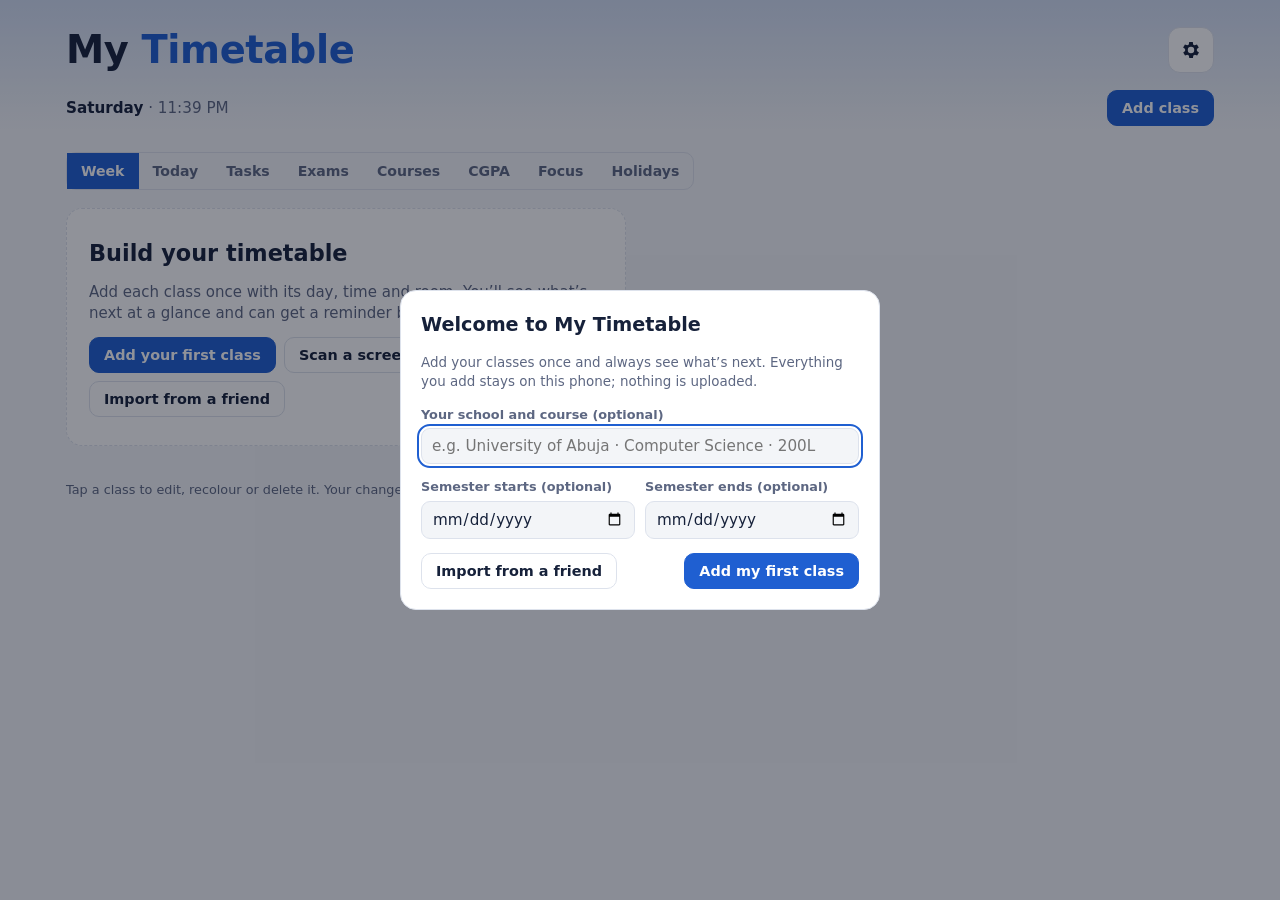
==== index.html @ ecb7d69c "My Timetable web app (PWA)" ====
<!doctype html>
<html lang="en">
<head>
<meta charset="utf-8">
<meta name="viewport" content="width=device-width, initial-scale=1, viewport-fit=cover">
<title>My Timetable</title>
<meta name="description" content="Your class timetable, tasks, exams and holidays. Works offline.">
<meta name="theme-color" content="#f3f5f8">
<meta name="theme-color" media="(prefers-color-scheme: dark)" content="#0f1420">
<meta name="apple-mobile-web-app-capable" content="yes">
<meta name="mobile-web-app-capable" content="yes">
<meta name="apple-mobile-web-app-title" content="Timetable">
<meta name="apple-mobile-web-app-status-bar-style" content="default">
<meta name="format-detection" content="telephone=no">
<link rel="manifest" href="manifest.json">
<link rel="apple-touch-icon" href="icons/apple-touch-icon.png">
<link rel="icon" type="image/png" sizes="32x32" href="icons/favicon-32.png">
<link rel="stylesheet" href="fonts/fonts.css">
<style>
/* Web / iPhone: notches, the home indicator and Safari's input zoom. */
html{-webkit-text-size-adjust:100%}
body{padding-left:env(safe-area-inset-left,0px);padding-right:env(safe-area-inset-right,0px);padding-bottom:env(safe-area-inset-bottom,0px);-webkit-tap-highlight-color:transparent;overscroll-behavior-y:none}
.top{padding-top:env(safe-area-inset-top,0px)}
dialog{max-height:calc(100% - 32px - env(safe-area-inset-top,0px) - env(safe-area-inset-bottom,0px))}
.toast{z-index:1000}
@supports (-webkit-touch-callout:none){input,select,textarea{font-size:16px!important}}
/* Not needed on the web: Android's exact-alarm permission. */
#exactRow,#exactBanner,.web-hide{display:none!important}
/* Every tab visible at once on phones (no sideways scrolling to find Holidays or CGPA). */
#viewSeg.viewseg{display:flex;flex-wrap:wrap;overflow:visible;max-width:100%}
#viewSeg.viewseg button{flex:1 0 auto;text-align:center}
@media (max-width:700px){
  #viewSeg.viewseg{display:grid;grid-template-columns:repeat(4,minmax(0,1fr));width:100%;justify-self:stretch}
  #viewSeg.viewseg button{padding:9px 4px;font-size:.84rem;border-top:1px solid var(--line);margin-top:-1px}
  #viewSeg.viewseg button:not(:nth-child(4n+1)){border-left:1px solid var(--line)}
}
.webtip{display:grid;gap:8px;padding:12px 14px;border-radius:12px;border:1px solid color-mix(in srgb,var(--accent) 45%,var(--line));background:color-mix(in srgb,var(--accent) 9%,var(--surface));font-size:.9rem;line-height:1.4}
.webtip .actions{margin:0}
.webtip svg{vertical-align:-3px}
.onb label{display:grid;gap:4px}
.onb .steps{margin:0;padding-left:20px;display:grid;gap:4px;color:var(--muted);font-size:.9rem}
</style>
<style>
/* Layout: an accent-tinted header with the next class, then the school week as five day columns that stack on phones. */
:root{
  --bg:#f3f5f8; --surface:#ffffff; --fg:#16213a; --muted:#5d6782; --line:#dde2ec;
  --accent:#1f5fd1; --accent-ink:#ffffff; --now:#e8590c; --danger:#c92a2a;
  --c1:#e3edff; --c2:#e2f6ee; --c3:#fff1dc; --c4:#f1e7ff; --c5:#ffe6ea; --c6:#e0f4f8; --c7:#eef1d9;
  --display:"Bricolage Grotesque", "Segoe UI", Roboto, system-ui, sans-serif;
  --body:"Figtree", "Segoe UI", Roboto, system-ui, sans-serif;
  --mono:"JetBrains Mono", ui-monospace, Consolas, "Roboto Mono", monospace;
}
@media (prefers-color-scheme: dark){ :root:not([data-theme="light"]){
  --bg:#0f1420; --surface:#171e2e; --fg:#e7ebf5; --muted:#99a3bd; --line:#2a3348;
  --accent:#6f9cff; --accent-ink:#0b1020; --now:#ff8a4c; --danger:#ff7676;
  --c1:#1c2438; --c2:#1a2a2a; --c3:#2a2620; --c4:#242238; --c5:#2c2130; --c6:#1a2a33; --c7:#252820;
  color-scheme:dark }}
:root[data-theme="dark"]{
  --bg:#0f1420; --surface:#171e2e; --fg:#e7ebf5; --muted:#99a3bd; --line:#2a3348;
  --accent:#6f9cff; --accent-ink:#0b1020; --now:#ff8a4c; --danger:#ff7676;
  --c1:#1c2438; --c2:#1a2a2a; --c3:#2a2620; --c4:#242238; --c5:#2c2130; --c6:#1a2a33; --c7:#252820;
  color-scheme:dark }
*{box-sizing:border-box}
[hidden]{display:none!important}
img{max-width:100%}
html,body{margin:0}
body{background:var(--bg);color:var(--fg);font-family:var(--body);font-size:15px;line-height:1.45}
.top{background:linear-gradient(180deg,color-mix(in srgb,var(--accent) 16%,var(--bg)),var(--bg));}
.wrap{max-width:1180px;margin:0 auto;padding-inline:16px;padding-block:22px 48px;display:grid;gap:18px}
.top .wrap{padding-block:22px 4px}
header{display:grid;gap:6px}
.titlebar{display:flex;align-items:center;justify-content:space-between;gap:12px}
.toolbar{display:flex;align-items:center;justify-content:space-between;gap:12px;margin-top:6px;flex-wrap:wrap}
.iconbtn{all:unset;cursor:pointer;display:grid;place-items:center;width:44px;height:44px;border-radius:12px;border:1px solid var(--line);background:var(--surface);color:var(--fg);flex:none}
.iconbtn:hover{border-color:var(--accent);color:var(--accent)}
.iconbtn:focus-visible{outline:2px solid var(--accent);outline-offset:2px}
h1{font-family:var(--display);font-weight:700;font-size:clamp(1.7rem,4vw,2.4rem);margin:0;letter-spacing:-.01em;text-wrap:balance}
h1 span{color:var(--accent)}
.sub{color:var(--muted);margin:0}
.clock{font-size:.95rem;color:var(--muted);font-variant-numeric:tabular-nums}
.clock b{color:var(--fg);font-weight:600}
.btn{font:600 .9rem var(--body);border:1px solid var(--line);background:var(--surface);color:var(--fg);padding:9px 14px;border-radius:10px;cursor:pointer}
.btn:hover{border-color:var(--accent)}
.btn.primary{background:var(--accent);color:var(--accent-ink);border-color:var(--accent)}
.btn.danger{color:var(--danger)}
.btn.small{padding:5px 10px;font-size:.8rem}
.btn:focus-visible,.cls:focus-visible,input:focus-visible,select:focus-visible,textarea:focus-visible,.sw:focus-visible,.seg button:focus-visible{outline:2px solid var(--accent);outline-offset:2px}
.actions{display:flex;gap:8px;flex-wrap:wrap;align-items:center}

.next{background:var(--surface);border:1px solid var(--line);box-shadow:inset 4px 0 0 var(--accent);border-radius:14px;overflow:hidden;padding:14px 18px 14px 20px;display:grid;gap:4px}
.next .tag{font:600 .72rem var(--body);text-transform:uppercase;letter-spacing:.08em;color:var(--now)}
.next .title{font-family:var(--display);font-weight:700;font-size:1.25rem;min-width:0}
.next .meta{color:var(--muted)}
.next .count{font-weight:600;color:var(--accent);font-variant-numeric:tabular-nums}
.next .room{font-weight:600;font-size:1rem}
.next .row1{display:flex;justify-content:space-between;align-items:baseline;gap:12px;flex-wrap:wrap}
.bell{font-size:.85rem;color:var(--muted);display:flex;align-items:center;gap:6px;margin:0;flex-wrap:wrap}
.bell b{color:var(--accent)}

.week{display:grid;grid-template-columns:repeat(5,minmax(0,1fr));gap:12px;align-items:start}
@media (max-width:900px){.week{grid-template-columns:1fr}}
.day{display:grid;gap:8px;min-width:0}
.dayhead{display:flex;justify-content:space-between;align-items:baseline;padding:0 2px 4px;border-bottom:2px solid var(--line)}
.dayhead h2{font-family:var(--display);font-weight:500;font-size:1.05rem;margin:0}
.day.today .dayhead{border-color:var(--accent)}
.day.today .dayhead h2::after{content:"Today";font:600 .68rem var(--body);text-transform:uppercase;letter-spacing:.08em;color:var(--accent);margin-left:8px}
.dayhead small{color:var(--muted);font-size:.8rem}
.dayhead .nw{font:500 .72rem var(--body);color:var(--muted);text-transform:uppercase;letter-spacing:.06em;margin-left:6px}
.empty{color:var(--muted);font-size:.88rem;padding:10px 2px}
.cls{all:unset;display:grid;gap:3px;padding:12px 13px;border-radius:12px;background:var(--cbg,var(--c1));cursor:pointer;position:relative;min-width:0}
.cls .time{font-size:.84rem;font-weight:600;color:var(--muted);font-variant-numeric:tabular-nums}
.cls .name{font-weight:600;line-height:1.25}
.cls .code{font-size:.78rem;letter-spacing:.02em;color:var(--muted)}
.cls .info{font-size:.84rem;color:var(--muted)}
.cls .note{font-size:.82rem;margin-top:4px;padding-top:6px;border-top:1px dashed color-mix(in srgb,var(--fg) 25%,transparent)}
.cls.live{box-shadow:inset 0 0 0 2px var(--now)}
.cls.live::before{content:"In class now";position:absolute;top:10px;right:12px;font:600 .66rem var(--body);text-transform:uppercase;letter-spacing:.07em;color:var(--now)}
.badge{justify-self:start;font:600 .66rem var(--body);text-transform:uppercase;letter-spacing:.07em;padding:2px 7px;border-radius:99px;background:var(--surface);color:var(--now);margin-bottom:2px}

dialog{border:1px solid var(--line);border-radius:16px;background:var(--surface);color:var(--fg);padding:0;width:min(480px,calc(100% - 32px));max-height:calc(100% - 32px)}
dialog::backdrop{background:rgba(10,15,30,.45)}
.panel{display:grid;gap:14px;padding:20px}
.panel h3{font-family:var(--display);margin:0;font-size:1.2rem}
.panel h4{margin:6px 0 0;font:600 .72rem var(--body);text-transform:uppercase;letter-spacing:.08em;color:var(--muted)}
.row{display:grid;grid-template-columns:1fr 1fr;gap:10px}
label{display:grid;gap:4px;font-size:.8rem;font-weight:600;color:var(--muted)}
input,select,textarea{font:400 .95rem var(--body);color:var(--fg);background:var(--bg);border:1px solid var(--line);border-radius:9px;padding:8px 10px;width:100%}
textarea{resize:vertical;min-height:56px}
.err{color:var(--danger);font-size:.85rem;margin:0}
.hint{color:var(--muted);font-size:.84rem;margin:0}
.formactions{display:flex;gap:8px;justify-content:space-between;flex-wrap:wrap}

.swatches{display:flex;flex-wrap:wrap;gap:10px}
.sw{all:unset;cursor:pointer;display:grid;justify-items:center;gap:4px;font-size:.74rem;color:var(--muted);width:58px}
.sw i{display:block;width:38px;height:38px;border-radius:50%;background:var(--swc);box-shadow:0 0 0 2px var(--surface),0 0 0 3px var(--line)}
.sw[aria-pressed="true"] i{box-shadow:0 0 0 2px var(--surface),0 0 0 4px var(--fg)}
.sw[aria-pressed="true"]{color:var(--fg);font-weight:600}
.chips{display:flex;flex-wrap:wrap;gap:8px}
.chip{all:unset;cursor:pointer;width:30px;height:30px;border-radius:8px;background:var(--chc);box-shadow:inset 0 0 0 1px var(--line)}
.chip[aria-pressed="true"]{box-shadow:inset 0 0 0 2px var(--fg)}
.chip:focus-visible{outline:2px solid var(--accent);outline-offset:2px}
.seg{display:inline-flex;border:1px solid var(--line);border-radius:10px;overflow:hidden;justify-self:start}
.seg button{all:unset;cursor:pointer;padding:8px 14px;font-weight:600;font-size:.88rem;color:var(--muted)}
.seg button[aria-pressed="true"]{background:var(--accent);color:var(--accent-ink)}
.switch{display:flex;align-items:center;justify-content:space-between;gap:12px;font-size:.95rem;color:var(--fg);font-weight:600}
.switch input{appearance:none;width:46px;height:26px;border-radius:99px;background:var(--line);position:relative;cursor:pointer;padding:0;border:0;flex:none}
.switch input::after{content:"";position:absolute;top:3px;left:3px;width:20px;height:20px;border-radius:50%;background:#fff;transition:left .15s}
.switch input:checked{background:var(--accent)}
.switch input:checked::after{left:23px}
.remlist{display:flex;flex-wrap:wrap;gap:8px}
.rem{display:inline-flex;align-items:center;gap:6px;background:color-mix(in srgb,var(--accent) 14%,var(--surface));border-radius:99px;padding:5px 6px 5px 12px;font-weight:600;font-size:.88rem}
.rem button{all:unset;cursor:pointer;width:22px;height:22px;border-radius:50%;display:grid;place-items:center;color:var(--muted);font-size:1rem;line-height:1}
.rem button:hover{color:var(--danger)}
.rem button:focus-visible{outline:2px solid var(--accent)}
.addrem{display:grid;grid-template-columns:1fr 1fr auto;gap:8px;align-items:end}
.inline{display:flex;align-items:center;gap:8px;font-size:.9rem;color:var(--fg);font-weight:500}
.inline input{width:auto}
.viewseg{justify-self:start}
.welcome{background:var(--surface);border:1px dashed var(--line);border-radius:16px;padding:28px 22px;display:grid;gap:12px;justify-items:start;max-width:560px}
.welcome h2{font-family:var(--display);margin:0;font-size:1.4rem}
.welcome p{margin:0;color:var(--muted)}
textarea.code{font-family:var(--mono);font-size:.78rem;min-height:70px}
.scanlist{display:grid;gap:10px;max-height:52vh;overflow:auto;padding-right:2px}
.scanitem{display:grid;gap:8px;padding:12px;border:1px solid var(--line);border-radius:12px;background:var(--bg)}
.scanitem.off{opacity:.45}
.scanitem .shead{display:flex;gap:10px;align-items:center}
.scanitem .shead input[type=checkbox]{width:20px;height:20px;flex:none}
.scanitem .shead input[type=text]{font-weight:600}
.scanitem .grid3{display:grid;grid-template-columns:1fr 1fr;gap:8px}
.scanitem .grid3 select{grid-column:1/-1}
.scanlist:focus{outline:none}
.scanitem select.need{border-color:var(--now)}
.finder{display:grid;gap:8px;padding:12px;border-radius:12px;background:color-mix(in srgb,var(--accent) 8%,var(--bg))}
.catlist{display:grid;gap:6px;max-height:232px;overflow:auto}
.catitem{all:unset;cursor:pointer;display:grid;gap:2px;padding:9px 11px;border-radius:10px;background:var(--surface);border:1px solid var(--line)}
.catitem:hover,.catitem:focus-visible{border-color:var(--accent)}
.catitem:focus-visible{outline:2px solid var(--accent);outline-offset:1px}
.catitem b{font-weight:600;font-size:.92rem}
.catitem span{font-size:.8rem;color:var(--muted)}
.catitem .have{color:var(--accent);font-weight:600}
.catitem.picked{border-color:var(--accent);box-shadow:inset 0 0 0 1px var(--accent)}
.choice{display:grid;gap:8px;padding:12px;border-radius:10px;background:var(--surface);border:1px solid var(--accent)}
.choice p{margin:0;font-size:.9rem}
.status{font-size:.84rem;padding:8px 10px;border-radius:9px;background:var(--bg);margin:0}
.status.warn{color:var(--now)}
.toast{position:fixed;left:50%;bottom:calc(20px + env(safe-area-inset-bottom,0px));transform:translateX(-50%);background:var(--fg);color:var(--bg);padding:9px 16px;border-radius:99px;font-weight:600;font-size:.88rem;max-width:calc(100% - 32px);text-align:center}
.foot{color:var(--muted);font-size:.8rem;display:flex;flex-wrap:wrap;gap:8px;align-items:center}
@media (prefers-reduced-motion:no-preference){.cls{transition:transform .12s}.cls:hover{transform:translateY(-1px)}}
</style>
</head>
<body>


<div class="top">
<div class="wrap">
  <header>
    <div class="titlebar">
      <h1>My <span>Timetable</span></h1>
      <button class="iconbtn" id="setBtn" type="button" aria-label="Themes, reminders and settings" title="Themes, reminders and settings">
        <svg viewBox="0 0 24 24" width="22" height="22" aria-hidden="true"><path fill="currentColor" d="M19.4 13a7.6 7.6 0 0 0 0-2l2.1-1.6-2-3.5-2.5 1a7.3 7.3 0 0 0-1.7-1L15 3.3h-4l-.4 2.6a7.3 7.3 0 0 0-1.7 1l-2.5-1-2 3.5L6.6 11a7.6 7.6 0 0 0 0 2l-2.1 1.6 2 3.5 2.5-1a7.3 7.3 0 0 0 1.7 1l.4 2.6h4l.4-2.6a7.3 7.3 0 0 0 1.7-1l2.5 1 2-3.5L19.4 13zM13 15.5A3.5 3.5 0 1 1 13 8.5a3.5 3.5 0 0 1 0 7z" transform="translate(-1 0)"/></svg>
      </button>
    </div>
    <p class="sub" id="subtitle"></p>
    <div class="toolbar">
      <span class="clock" id="clock"></span>
      <button class="btn primary" id="addBtn" type="button">Add class</button>
    </div>
  </header>
  <section class="next" id="next" aria-live="polite"></section>
  <p class="bell" id="bell"></p>
</div>
</div>

<div class="wrap">
  <div class="seg viewseg" id="viewSeg" role="group" aria-label="View">
    <button type="button" data-view="week">Week</button>
    <button type="button" data-view="today">Today</button>
  </div>
  <main class="week" id="week"></main>
  <p class="foot">Tap a class to edit, recolour or delete it. Your changes are saved on this device. <button class="btn small" id="resetBtn" type="button"></button></p>
</div>

<dialog id="dlg">
  <form class="panel" id="form" method="dialog">
    <h3 id="formTitle">Edit class</h3>
    <div class="finder" id="finder">
      <label for="f-find">Pick from your courses<input id="f-find" type="search" placeholder="Search by code, name or lecturer" autocomplete="off"></label>
      <div class="catlist" id="f-cat" role="list"></div>
      <div class="choice" id="f-choice" hidden>
        <p id="f-choiceText"></p>
        <div class="actions"><button class="btn primary" type="button" id="f-addNew">Add as a new class</button><button class="btn" type="button" id="f-replace">Replace this class</button><button class="btn" type="button" id="f-choiceCancel">Cancel</button></div>
      </div>
      <p class="hint" id="f-catHint"></p>
    </div>
    <label for="f-name">Course name<input id="f-name" required></label>
    <div class="row">
      <label for="f-code">Course code<input id="f-code"></label>
      <label for="f-day">Day<select id="f-day"></select></label>
    </div>
    <div class="row">
      <label for="f-start">Starts<input id="f-start" type="time" required></label>
      <label for="f-end">Ends<input id="f-end" type="time" required></label>
    </div>
    <div class="row">
      <label for="f-venue">Venue<input id="f-venue"></label>
      <label for="f-lect">Lecturer<input id="f-lect"></label>
    </div>
    <label for="f-note">Notes<textarea id="f-note" placeholder="Class code, what to bring…"></textarea></label>
    <label class="inline" for="f-remind"><input type="checkbox" id="f-remind"> Send reminders for this class</label>
    <label class="inline" for="f-changed" id="f-changedRow"><input type="checkbox" id="f-changed"> Show the “Time changed” tag</label>
    <div><h4>Card colour</h4><div class="chips" id="f-colors" role="group" aria-label="Card colour"></div></div>
    <p class="err" id="err" hidden></p>
    <div class="formactions">
      <button class="btn danger" type="button" id="delBtn">Delete class</button>
      <div class="actions">
        <button class="btn" type="button" id="cancelBtn">Cancel</button>
        <button class="btn primary" type="submit" id="saveBtn">Save</button>
      </div>
    </div>
  </form>
</dialog>

<dialog id="setDlg">
  <div class="panel">
    <h3>Themes &amp; reminders</h3>
    <h4>Colour theme</h4>
    <div class="swatches" id="swatches" role="group" aria-label="Colour theme"></div>
    <h4>Appearance</h4>
    <div class="seg" id="modeSeg" role="group" aria-label="Light or dark">
      <button type="button" data-mode="system">Auto</button>
      <button type="button" data-mode="light">Light</button>
      <button type="button" data-mode="dark">Dark</button>
    </div>
    <h4>Class reminders</h4>
    <label class="switch" for="r-on">Remind me before each class<input type="checkbox" id="r-on"></label>
    <div class="remlist" id="r-list"></div>
    <div class="addrem" id="r-add">
      <label for="r-h">Hours<select id="r-h"></select></label>
      <label for="r-m">Minutes<select id="r-m"></select></label>
      <button class="btn" type="button" id="r-addBtn">Add reminder</button>
    </div>
    <p class="hint">Add as many as you like, for example 1 hr 30 min before and again 10 min before.</p>
    <h4>Morning summary</h4>
    <label class="switch" for="s-on">Tell me each school day’s classes in the morning<input type="checkbox" id="s-on"></label>
    <label for="s-time">Time<input type="time" id="s-time"></label>
    <p class="status" id="r-status"></p>
    <div class="actions" id="exactRow" hidden><button class="btn small" type="button" id="exactBtn">Allow exact reminder times</button></div>
    <h4>Your details</h4>
    <label for="s-sub">Line under the title<input id="s-sub" placeholder="e.g. Your university · Course · 200L"></label>
    <h4>Add classes from a screenshot</h4>
    <p class="hint">Take a screenshot of your school timetable, then pick it here. The app reads it on your phone and lets you check every class before saving.</p>
    <div class="actions"><button class="btn" type="button" id="scanBtn">Scan a timetable screenshot</button></div>
    <h4>Share with friends</h4>
    <p class="hint">Send your timetable to classmates. They paste the code into their own app to copy it.</p>
    <div class="actions"><button class="btn" type="button" id="shareBtn">Share my timetable</button></div>
    <label for="imp-code">Got a code from a friend? Paste it here<textarea class="code" id="imp-code" placeholder="TT1:…"></textarea></label>
    <div class="actions"><button class="btn" type="button" id="impBtn">Import timetable</button></div>
    <p class="err" id="imp-err" hidden></p>
    <div class="formactions">
      <button class="btn" type="button" id="testBtn">Send a test reminder</button>
      <button class="btn primary" type="button" id="setDone">Done</button>
    </div>
  </div>
</dialog>
<dialog id="scanDlg">
  <div class="panel">
    <h3>Check your classes</h3>
    <p class="hint" id="scanInfo"></p>
    <div class="scanlist" id="scanList"></div>
    <p class="err" id="scanErr" hidden></p>
    <div class="formactions">
      <button class="btn" type="button" id="scanCancel">Cancel</button>
      <div class="actions">
        <button class="btn" type="button" id="scanReplace">Replace my timetable</button>
        <button class="btn primary" type="button" id="scanAdd">Add these classes</button>
      </div>
    </div>
  </div>
</dialog>
<input type="file" id="scanFile" accept="image/*" hidden>
<div class="toast" id="toast" hidden></div>

<script src="web-bridge.js"></script>
<script src="web-scan.js"></script>
<script src="config.js"></script>
<script>
// Restores saved data from the Google backup copy when the app starts with nothing saved (new phone or reinstall).
(function(){try{var B=window.AndroidBridge;if(!B||!B.readMirror)return;
for(var i=0;i<localStorage.length;i++){var k0=localStorage.key(i);if(k0&&k0.indexOf("baze-timetable-")===0)return}
var t=B.readMirror();if(!t)return;var o=JSON.parse(t);if(!o||!o.data)return;var n=0;
for(var k in o.data)if(k.indexOf("baze-timetable-")===0&&typeof o.data[k]==="string"){localStorage.setItem(k,o.data[k]);n++}
if(n)window.__restoredFromBackup=o.at||true}catch(e){}})();

/* Turns text lines read from a timetable screenshot into class entries.
   Each line: {text, x, y, w, h} in image pixels. Returns [{name, code, day, start, end, venue, lect}].
   day is 0 (Monday) to 5 (Saturday), or -1 when the screenshot doesn't show which day. */
(function (root) {
  const DAY_RX = [
    [0, /^mon(day)?$/i], [1, /^tue(s|sday)?$/i], [2, /^wed(nesday)?$/i],
    [3, /^thu(r|rs|rsday)?$/i], [4, /^fri(day)?$/i], [5, /^sat(urday)?$/i]
  ];
  const DAY_IN_TEXT = /\b(mon|tue|wed|thu|fri|sat)[a-z]*\b/i;
  const TIME_RX = /(\d{1,2})(?:[:.](\d{2}))?\s*([ap]\.?m\.?)?\s*(?:-|–|—|to|till|until)\s*(\d{1,2})(?:[:.](\d{2}))?\s*([ap]\.?m\.?)?/i;
  const CODE_RX = /\b([A-Z]{2,4})[\s-]?(\d{3}[A-Z]?)\b/i;
  const LABEL_RX = /^\s*(lecturer|lect|instructor|teacher|tutor|venue|room|location|hall|type|time|class type)\s*[:.\-]\s*/i;

  function dayOf(text) {
    const t = text.trim().replace(/[^a-z]/gi, "");
    for (const [d, rx] of DAY_RX) if (rx.test(t)) return d;
    return -1;
  }
  function to24(h, m, ap) {
    h = +h; m = +(m || 0);
    if (ap) { ap = ap[0].toLowerCase(); if (ap === "p" && h < 12) h += 12; if (ap === "a" && h === 12) h = 0; }
    return h * 60 + m;
  }
  function parseTime(text) {
    const m = text.replace(/\s+/g, " ").match(TIME_RX);
    if (!m) return null;
    let [, h1, m1, a1, h2, m2, a2] = m;
    if (+h1 > 23 || +h2 > 23 || (m1 && +m1 > 59) || (m2 && +m2 > 59)) return null;
    if (!m1 && !m2 && !a1 && !a2) return null; // "2-3" alone is too vague (could be a date or room)
    if (!a1 && a2) {
      // "11 - 1pm" means 11am; "2 - 4pm" means 2pm
      a1 = (+h1 % 12) > (+h2 % 12) && a2[0].toLowerCase() === "p" ? "am" : a2;
    }
    if (a1 && !a2) a2 = a1;
    let s = to24(h1, m1, a1), e = to24(h2, m2, a2);
    if (!a1 && !a2 && e <= s && +h2 < 12) e += 12 * 60; // 24h-less "10:00-1:00"
    if (!a1 && !a2 && s < 7 * 60) { s += 12 * 60; e += 12 * 60; } // "2:00-4:00" in class hours is afternoon
    if (e <= s) return null;
    const f = v => String(Math.floor(v / 60)).padStart(2, "0") + ":" + String(v % 60).padStart(2, "0");
    return { start: f(s), end: f(e) };
  }
  function tidyVenue(v) {
    v = v.trim();
    const par = v.match(/\(([^()]*(?:\([^()]*\)[^()]*)*)\)\s*$/);
    if (par && par[1].trim()) {
      const main = v.slice(0, par.index).trim(), inner = par[1].trim();
      const words = s => s.toUpperCase().replace(/[()]/g, " ").split(/\s+/).filter(Boolean);
      const mainW = new Set(words(main).map(w => w.replace(/I(?=\d)/g, "1")));
      const covered = main && main !== main.toLowerCase() && words(inner).every(w => mainW.has(w.replace(/I(?=\d)/g, "1")));
      v = covered ? main : inner;
    }
    return v.split(" ").map(w => (/^[A-Z]{4,}$/.test(w) ? w[0] + w.slice(1).toLowerCase() : w)).join(" ")
      .replace(/\(\s*([A-Z])([A-Z]+)\s/g, (s, a, b) => "(" + a + b.toLowerCase() + " ");
  }
  function cleanTitle(t) {
    return t.replace(/\s+/g, " ").replace(/^[^A-Za-z0-9]+/, "").replace(/\s*\(\s*\)\s*/g, " ")
      .replace(/\bll\b/g, "II").replace(/\bIl\b/g, "II").trim();
  }

  function scan(lines) {
    lines = (lines || []).filter(l => l && l.text && l.text.trim()).map(l => ({ ...l, text: l.text.trim() }));
    if (!lines.length) return [];
    const hs = lines.map(l => l.h).sort((a, b) => a - b);
    const lh = hs[Math.floor(hs.length / 2)] || 20; // typical line height

    const days = lines.filter(l => dayOf(l.text) >= 0).map(l => ({ ...l, day: dayOf(l.text) }));
    const times = lines.map(l => ({ l, t: parseTime(l.text) })).filter(o => o.t);
    const used = new Set([...days, ...times.map(o => o.l)].map(l => l));
    const dayLineSet = new Set(lines.filter(l => dayOf(l.text) >= 0));

    let rows = true;
    if (days.length >= 2) {
      const xs = days.map(d => d.x), ys = days.map(d => d.y);
      rows = (Math.max(...xs) - Math.min(...xs)) < (Math.max(...ys) - Math.min(...ys));
    }

    const out = [];
    for (const { l: T, t } of times) {
      const sameCol = l => Math.abs(l.x - T.x) < lh * 2.2 && !dayLineSet.has(l) && l !== T && !parseTime(l.text);
      // Walk upwards from the time line, keeping lines that sit close together in the same column.
      const above = lines.filter(l => sameCol(l) && l.y < T.y).sort((a, b) => b.y - a.y);
      const cell = [];
      let edge = T.y;
      for (const l of above) {
        if (edge - (l.y + l.h) > lh * 1.6) break;
        cell.unshift(l); edge = l.y;
      }
      // Some timetables put the time first and the course below it.
      if (!cell.some(l => !LABEL_RX.test(l.text))) {
        const below = lines.filter(l => sameCol(l) && l.y > T.y).sort((a, b) => a.y - b.y);
        let e2 = T.y + T.h;
        for (const l of below) {
          if (l.y - e2 > lh * 1.6) break;
          if (parseTime(l.text)) break;
          cell.push(l); e2 = l.y + l.h;
        }
      }
      // Same-line format: "Mon 8:00-10:00 Web Development, Room 12"
      const rest = T.text.replace(TIME_RX, " ").replace(/^\s*time\s*[:.]?\s*/i, "").replace(/[()]/g, " ").trim();

      let title = [], lect = "", venue = "", mode = "title";
      for (const l of cell) {
        const lab = l.text.match(LABEL_RX);
        if (lab) {
          const k = lab[1].toLowerCase(), val = l.text.slice(lab[0].length).trim();
          if (/lect|instr|teach|tutor/.test(k)) { mode = "lect"; lect = val; }
          else if (/venue|room|loc|hall/.test(k)) { mode = "venue"; venue = val; }
          else mode = "skip";
          continue;
        }
        if (mode === "title") title.push(l.text);
        else if (mode === "lect") lect += " " + l.text;
        else if (mode === "venue") venue += " " + l.text;
      }
      let titleText = cleanTitle(title.join(" ") || rest.replace(DAY_IN_TEXT, " "));
      if (!titleText) continue;
      let code = "";
      const cm = titleText.match(new RegExp("\\(?\\s*" + CODE_RX.source + "\\s*\\)?", "i"));
      if (cm) {
        code = (cm[1] + (titleText.includes(cm[1] + "-") ? "-" : "") + cm[2]).toUpperCase();
        const stripped = cleanTitle(titleText.replace(cm[0], " "));
        titleText = stripped || code;
      }

      // Which day?
      let day = -1;
      const dt = T.text.match(DAY_IN_TEXT) || (title[0] || "").match(DAY_IN_TEXT);
      if (dt && dayOf(dt[0]) >= 0 && !/^(wed|thu|fri|sat|mon|tue)/i.test(titleText)) day = dayOf(dt[0]);
      if (day < 0 && days.length) {
        const top = cell.length ? cell[0].y : T.y;
        if (rows) {
          const cand = days.filter(d => d.y <= top + lh).sort((a, b) => b.y - a.y)[0];
          if (cand) day = cand.day;
        } else {
          const cx = T.x + T.w / 2;
          day = days.slice().sort((a, b) => Math.abs(a.x + a.w / 2 - cx) - Math.abs(b.x + b.w / 2 - cx))[0].day;
        }
      }
      const item = { name: titleText, code, day, start: t.start, end: t.end, venue: venue ? tidyVenue(venue) : "", lect: lect.replace(/\s+/g, " ").trim() };
      if (!out.some(o => o.name === item.name && o.day === item.day && o.start === item.start)) out.push(item);
    }
    return out.sort((a, b) => (a.day < 0 ? 9 : a.day) - (b.day < 0 ? 9 : b.day) || a.start.localeCompare(b.start));
  }

  /* ---------- Table layout: one class per row, with Day / Start / End / Lecturer / Venue columns ---------- */
  const ONE_TIME_RX = /^\(?\s*(\d{1,2})[:.](\d{2})(?:[:.]\d{2})?\s*([ap]\.?m\.?)?\s*\)?$/i;
  function oneTime(text) {
    const m = text.trim().match(ONE_TIME_RX);
    if (!m || +m[1] > 23 || +m[2] > 59) return null;
    const v = to24(m[1], m[2], m[3]);
    return String(Math.floor(v / 60)).padStart(2, "0") + ":" + String(v % 60).padStart(2, "0");
  }
  const HEAD = [
    ["code", /^(module|course|subject|unit)?\s*code$|^code$/i],
    ["name", /^(module|course|subject|unit)?\s*(name|title)$|^(course|module|subject)$/i],
    ["day", /^day$/i],
    ["start", /^(start|from|begin)(\s*time)?$/i],
    ["end", /^(end|to|finish|stop)(\s*time)?$/i],
    ["time", /^time$/i],
    ["lect", /^(lecturer|lecturers|instructor|teacher|tutor|staff|facilitator)s?$/i],
    ["venue", /^(venue|room|location|hall|class\s*room)$/i],
    ["skip", /^(s\/?n|sn|no\.?|#|module\s*kind|kind|type|status|units?|credits?|cu|level|section|group)$/i]
  ];
  // On narrow (phone) layouts the text reader joins neighbouring cells into one line, e.g.
  // "Entrepreneurship Monday" or "14:00:00 16:00:00 Smith". Split at wide gaps, and always
  // around day names and times, however close the next column is.
  const TIME_TOK = /^\(?\d{1,2}[:.]\d{2}(?:[:.]\d{2})?\s*(?:[ap]\.?m\.?)?\)?$/i;
  const isDayTok = t => dayOf(t) >= 0 && /^[A-Za-z]+[.,]?$/.test(t.trim());
  function wordsOf(l) {
    if (l.words && l.words.length) return l.words.map(w => ({ text: String(w.text), x: w.x, y: w.y, w: w.w, h: w.h }));
    // No word boxes: estimate each word's position from its share of the characters.
    const parts = l.text.split(/\s+/).filter(Boolean), total = l.text.length || 1;
    let x = l.x; const out = [];
    for (const t of parts) { const w = Math.max(1, l.w * t.length / total); out.push({ text: t, x, y: l.y, w, h: l.h }); x += w + l.w / total; }
    return out;
  }
  function splitCells(lines, lh) {
    const out = [];
    for (const l of lines) {
      const ws = wordsOf(l).sort((a, b) => a.x - b.x);
      if (ws.length < 2) { out.push(l); continue; }
      let cur = [ws[0]];
      const flush = () => {
        const x = Math.min(...cur.map(w => w.x)), y = Math.min(...cur.map(w => w.y));
        const x2 = Math.max(...cur.map(w => w.x + w.w)), y2 = Math.max(...cur.map(w => w.y + w.h));
        out.push({ text: cur.map(w => w.text).join(" "), x, y, w: x2 - x, h: y2 - y });
      };
      for (let i = 1; i < ws.length; i++) {
        const a = ws[i - 1].text, b = ws[i].text;
        const gap = ws[i].x - (ws[i - 1].x + ws[i - 1].w);
        const boundary = gap > lh * 1.3 || isDayTok(a) || isDayTok(b) || TIME_TOK.test(a) || TIME_TOK.test(b);
        if (boundary) { flush(); cur = [ws[i]]; } else cur.push(ws[i]);
      }
      flush();
    }
    return out;
  }
  // Common text-reader mix-ups inside course codes: ABC21] → ABC211, C0S101 → COS101, MTH2O3 → MTH203.
  function fixCode(t) {
    return t.replace(/([A-Za-z]{2,4})(\s?-?\s?)([0-9OoIl|\]!]{3})(?![0-9A-Za-z])/g, (m, a, sep, d) =>
      a.replace(/0/g, "O").toUpperCase() + sep.replace(/\s/g, "") + d.replace(/[Oo]/g, "0").replace(/[Il|\]!]/g, "1"));
  }
  function cleanLect(s) {
    return s.replace(/\(\s*[£€EeSs]?\s*\d{3,6}\s*\)/g, " ").replace(/\b[£€]?E?\d{4}\b/g, " ").replace(/\s+/g, " ").trim();
  }
  function cleanVenue(s) {
    s = tidyVenue(s.replace(/\s+/g, " "));
    return s.replace(/\b([A-Z])[Il|](\d)/g, "$11$2").replace(/\b([A-Z]\d*)[Il|](\b|\d)/g, "$11$2");
  }
  const toMinutes = t => { const [h, m] = t.split(":").map(Number); return h * 60 + m; };
  function scanTable(raw) {
    const wh = [].concat(...raw.map(l => (l.words || []).map(w => w.h)));
    const hs = (wh.length ? wh : raw.map(l => l.h)).sort((a, b) => a - b);
    const lh = hs[Math.floor(hs.length / 2)] || 20;
    const lines = splitCells(raw, lh);
    const dayCells = lines.filter(l => dayOf(l.text) >= 0 && l.text.trim().split(/\s+/).length === 1);
    const timeCells = lines.filter(l => oneTime(l.text));
    if (dayCells.length < 2 || timeCells.length < 2) return [];

    // Columns from header words that sit above the first data row.
    const firstRowY = Math.min(...dayCells.map(d => d.y));
    const headerLines = lines.filter(l => l.y < firstRowY - lh * 0.3 && l.y > firstRowY - lh * 6);
    // Join stacked header words in the same column ("Module" over "Code", "Start" over "Time").
    const hcols = [];
    for (const l of headerLines.sort((a, b) => a.y - b.y)) {
      const c = hcols.find(c => Math.abs(c.x - l.x) < lh * 1.5 && l.y - c.y2 < lh * 1.4);
      if (c) { c.text += " " + l.text; c.x = Math.min(c.x, l.x); c.y2 = l.y + l.h; } else hcols.push({ x: l.x, text: l.text, y2: l.y + l.h });
    }
    let cols = [];
    for (const c of hcols) {
      const t = c.text.trim().replace(/[^A-Za-z/# ]/g, "").replace(/\s+/g, " ");
      const hit = HEAD.find(([, rx]) => rx.test(t));
      if (hit) cols.push({ x: c.x, field: hit[0] });
    }
    const median = a => { const s = a.slice().sort((p, q) => p - q); return s[Math.floor(s.length / 2)]; };
    // Fill gaps from the data itself: the day column, and two time columns (start, then end).
    if (!cols.some(c => c.field === "day")) cols.push({ x: median(dayCells.map(d => d.x)), field: "day" });
    const tx = timeCells.map(t => t.x).sort((a, b) => a - b);
    if (!cols.some(c => c.field === "start")) {
      const clusters = [];
      for (const x of tx) { const k = clusters.find(k => Math.abs(k.x - x) < lh * 2); if (k) k.n++; else clusters.push({ x, n: 1 }); }
      clusters.sort((a, b) => a.x - b.x);
      const times = cols.filter(c => c.field === "time");
      cols = cols.filter(c => c.field !== "time");
      if (clusters[0]) cols.push({ x: clusters[0].x, field: "start" });
      if (clusters[1]) cols.push({ x: clusters[1].x, field: "end" });
      if (!clusters[1] && times[1]) cols.push({ x: times[1].x, field: "end" });
    }
    cols.sort((a, b) => a.x - b.x);
    // Without headers, guess: text left of the day column is code/name, text right of the times is lecturer then venue.
    if (!cols.some(c => c.field === "name")) {
      const dayX = cols.find(c => c.field === "day").x;
      const left = lines.filter(l => l.x < dayX - lh && l.y >= firstRowY - lh && !oneTime(l.text));
      const codeX = left.filter(l => CODE_RX.test(l.text) && l.text.length < 12).map(l => l.x);
      const otherX = left.filter(l => !(CODE_RX.test(l.text) && l.text.length < 12) && /[a-z]{3}/i.test(l.text)).map(l => l.x);
      if (codeX.length >= 2 && !cols.some(c => c.field === "code")) cols.push({ x: median(codeX), field: "code" });
      if (otherX.length >= 2) cols.push({ x: Math.min(...otherX), field: "name" });
      cols.sort((a, b) => a.x - b.x);
    }
    const colOf = l => {
      let best = null;
      for (const c of cols) if (c.x <= l.x + lh * 1.2) best = c;
      return best;
    };

    // Times like "14:00:00" mean the table uses the 24-hour clock.
    const is24 = timeCells.some(t => /^\(?\s*(1[3-9]|2[0-3])[:.]/.test(t.text.trim()));
    // Rows: each day cell starts one row; the row runs until the next day cell.
    const anchors = dayCells.slice().sort((a, b) => a.y - b.y);
    const out = [];
    anchors.forEach((a, i) => {
      const top = a.y - lh * 0.6;
      const bottom = i + 1 < anchors.length ? anchors[i + 1].y - lh * 0.6 : a.y + lh * 5;
      const cells = {};
      const inRow = lines.filter(l => l.y >= top && l.y < bottom).sort((p, q) => p.y - q.y);
      let lineNo = 0, lastY = -1e9;
      for (const l of inRow) { if (l.y - lastY > lh * 0.6) lineNo++; l._ln = lineNo; lastY = l.y; }
      inRow.sort((p, q) => p._ln - q._ln || p.x - q.x).forEach(l => {
        const c = colOf(l);
        if (!c || c.field === "skip") return;
        (cells[c.field] = cells[c.field] || []).push(l.text.trim());
      });
      const start = (cells.start || []).map(oneTime).find(Boolean);
      const end = (cells.end || []).map(oneTime).find(Boolean);
      let s = start, e = end;
      const plus = (t, h) => { const [a, b] = t.split(":").map(Number); return String(a + h).padStart(2, "0") + ":" + String(b).padStart(2, "0"); };
      if (is24 && s && +s.slice(0, 2) < 7) s = plus(s, 10);           // "2:00:00" read for "12:00:00"
      if (is24 && s && e && e <= s && +e.slice(0, 2) < 10) e = plus(e, 10); // "4:00:00" read for "14:00:00"
      if (!s || !e) { const r = parseTime((cells.time || []).join(" ")); if (r) { s = r.start; e = r.end; } }
      if (!s || !e) return;
      if (e <= s) { const [h, m] = e.split(":").map(Number); if (h < 12) e = String(h + 12).padStart(2, "0") + ":" + String(m).padStart(2, "0"); }
      if (e <= s || toMinutes(e) - toMinutes(s) > 360) return;
      let code = fixCode((cells.code || []).join(" ")).replace(/\s+/g, "");
      const cm = code.match(/([A-Z]{2,4})-?(\d{3}[A-Z]?)/i);
      code = cm ? code.toUpperCase() : "";
      let name = cleanTitle((cells.name || []).join(" "));
      if (!code) { const m2 = name.match(new RegExp("\\(?\\s*" + CODE_RX.source + "\\s*\\)?", "i")); if (m2) { code = (m2[1] + m2[2]).toUpperCase(); name = cleanTitle(name.replace(m2[0], " ")); } }
      if (!name && !code) return;
      out.push({
        name: name || code, code, day: dayOf(a.text), start: s, end: e,
        venue: cleanVenue((cells.venue || []).join(" ")),
        lect: cleanLect((cells.lect || []).join(" "))
      });
    });
    return out;
  }

  /* Last resort: a whole table row read as one line, e.g.
     "4 ABC101 Intro to Programming Tuesday 12:00:00 14:00:00 John Smith Block B". */
  const ROW_RX = new RegExp("^(?:\\d{1,3}\\s+)?(?:([A-Za-z]{2,4}[\\s-]?[0-9OoIl|\\]!]{3}[A-Z]?)\\s+)?(.*?)\\s+(mon|tue|wed|thu|fri|sat)[a-z]*\\.?\\s+(\\d{1,2}[:.]\\d{2}(?:[:.]\\d{2})?\\s*(?:[ap]\\.?m\\.?)?)\\s*(?:-|–|to)?\\s*(\\d{1,2}[:.]\\d{2}(?:[:.]\\d{2})?\\s*(?:[ap]\\.?m\\.?)?)\\s*(.*)$", "i");
  function scanRows(lines) {
    const out = [];
    const all = lines.map(l => l.text.replace(/\s+/g, " ").trim());
    const is24 = all.some(t => /\b(1[3-9]|2[0-3])[:.]\d{2}/.test(t));
    for (const t of all) {
      const m = t.match(ROW_RX);
      if (!m) continue;
      let s = oneTime(m[4]), e = oneTime(m[5]);
      if (!s || !e) continue;
      const plus = (x, h) => { const [a, b] = x.split(":").map(Number); return String(a + h).padStart(2, "0") + ":" + String(b).padStart(2, "0"); };
      if (is24 && +s.slice(0, 2) < 7) s = plus(s, 10);
      if (e <= s && +e.slice(0, 2) < 12) e = plus(e, is24 && +e.slice(0, 2) < 10 ? 10 : 12);
      if (e <= s || toMinutes(e) - toMinutes(s) > 360) continue;
      const code = m[1] ? fixCode(m[1]).replace(/\s+/g, "").toUpperCase() : "";
      const name = cleanTitle(m[2]);
      if (!name && !code) continue;
      out.push({ name: name || code, code, day: dayOf(m[3]), start: s, end: e, venue: "", lect: cleanLect(m[6] || "") });
    }
    return out;
  }

  function scanAny(lines) {
    lines = (lines || []).filter(l => l && l.text && l.text.trim());
    const t = scanTable(lines);
    const g = scan(lines);
    let best = t.length >= g.length ? t : g;
    if (best.length < 2) { const r = scanRows(lines); if (r.length > best.length) best = r; }
    return best;
  }

  root.TimetableScan = { scan: scanAny, scanGrid: scan, scanTable, parseTime };
})(typeof window !== "undefined" ? window : globalThis);

/* Reads course results (code, units, grade) from a screenshot of a result slip or transcript.
   Input: text lines with word boxes, as the phone's text reader returns them. */
window.GradeScan = (function () {
  "use strict";
  const CODE = /^((?:[A-Za-z]{2,4}-)?[A-Za-z][A-Za-z0]{1,3})-?([0-9OoIl|\]!]{3})$/;
  const fixDigits = d => d.replace(/[Oo]/g, "0").replace(/[Il|\]!]/g, "1");
  const GRADE = /^([A-Fa-f])[+-]?[.,]?$/;
  const SEM_RX = /\b(first|second|third|1st|2nd|3rd|harmattan|rain|summer)\s+semester\b|\bsemester\s*(one|two|1|2)\b/i;
  const SESS_RX = /\b(20\d{2})\s*[\/\-]\s*(20\d{2})\b/;
  const UNIT_H = /^(units?|cu|c\.?u\.?|credits?|crd|cr|ch|tcu|cus|load|crunit|cr\.?unit)$/i;
  const GRADE_H = /^(grade|grd|gr|letter)$/i;
  const SCORE_H = /^(score|total|marks?|tot|exam|ca\+exam|%)$/i;
  const SKIP_ROW = /\b(total|gpa|cgpa|tcp|tnu|tgp|remark|summary|cumulative|carry ?over|outstanding)\b/i;

  function wordsOf(l) {
    if (l.words && l.words.length) return l.words.map(w => ({ t: String(w.text).trim(), x: w.x, y: w.y, w: w.w, h: w.h }));
    const parts = String(l.text).split(/\s+/).filter(Boolean), total = String(l.text).length || 1;
    let x = l.x; const out = [];
    for (const t of parts) { const w = Math.max(1, l.w * t.length / total); out.push({ t, x, y: l.y, w, h: l.h }); x += w + l.w / total; }
    return out;
  }
  const cx = w => w.x + w.w / 2, cy = w => w.y + w.h / 2;

  // Photos of paper are rarely straight. Measure the tilt from lines of several words and
  // shear everything back level, so a table row stays one row from left to right.
  function deskew(raw) {
    const slopes = [];
    const hs = [].concat(...(raw || []).map(l => (l.words || []).map(w => w.h))).sort((a, b) => a - b);
    const lh = hs[Math.floor(hs.length / 2)] || 20;
    for (const l of raw || []) {
      const ws = (l.words || []).slice().sort((a, b) => a.x - b.x);
      if (ws.length < 2) continue;
      const a = ws[0], b = ws[ws.length - 1], dx = cx(b) - cx(a);
      if (dx > lh * 4) slopes.push((cy(b) - cy(a)) / dx);
    }
    if (slopes.length < 2) return raw;
    slopes.sort((a, b) => a - b);
    const k = slopes[Math.floor(slopes.length / 2)];
    if (Math.abs(k) < 0.004 || Math.abs(k) > 0.4) return raw;
    const fix = o => Object.assign({}, o, { y: o.y - k * (o.x + o.w / 2) });
    return raw.map(l => Object.assign(fix(l), { words: (l.words || []).map(fix) }));
  }

  // Group words into visual rows. Rows are found from word centres, so a table cell the reader
  // returned as its own line still lands in the right row.
  function rowsOf(words, lh) {
    const ws = words.slice().sort((a, b) => cy(a) - cy(b));
    const rows = [];
    for (const w of ws) {
      const r = rows.length ? rows[rows.length - 1] : null;
      if (r && Math.abs(cy(w) - r.c) < lh * 0.55) { r.w.push(w); r.c = (r.c * (r.w.length - 1) + cy(w)) / r.w.length; }
      else rows.push({ c: cy(w), w: [w] });
    }
    for (const r of rows) r.w.sort((a, b) => a.x - b.x);
    return rows;
  }

  // Joins "COS" + "202" and finds the course code in a row.
  function codeIn(ws) {
    for (let i = 0; i < ws.length; i++) {
      let t = ws[i].t.replace(/[:;,.]$/, "");
      let m = t.match(CODE), used = 1;
      if (!m && i + 1 < ws.length && /^[A-Za-z][A-Za-z0]{1,3}-?$/.test(t)) {
        const n = ws[i + 1].t.replace(/[:;,.]$/, "");
        if (/^[0-9OoIl|\]!]{3}$/.test(n) && (/\d/.test(n) || /^[A-Z]+-?$/.test(t) && /^[Il|1]{3}$/.test(n))) { m = (t.replace("-", "") + n).match(CODE); used = 2; t = t.replace("-", "") + n; }
      }
      // "GST111" often comes out as "GSTIII": accept that only when the whole word is in capitals.
      if (m && (/\d/.test(m[2]) || /^[A-Z0-]+[Il|1]{3}$/.test(t.replace("-", "") )) && (m[1].match(/[A-Za-z]/g) || []).length >= 2) {
        const pre = m[1].replace(/0/g, "O").toUpperCase();
        if (/^(AND|THE|FOR|PAGE|NO|SN|ID|REG)$/.test(pre.replace(/^.*-/, ""))) continue;
        const end = ws[i + used - 1];
        return { code: pre + fixDigits(m[2]), i, used, x2: end.x + end.w };
      }
    }
    return null;
  }

  const num = t => { const s = t.replace(/,/g, ".").replace(/[()]/g, ""); return /^\d{1,3}(\.\d{1,2})?$/.test(s) ? parseFloat(s) : null; };
  const asUnits = t => { const s = t.replace(/^[Il|]$/, "1").replace(/^[Il|]\.0+$/, "1"); const n = num(s); return n !== null && n >= 0 && n <= 6 && Math.abs(n - Math.round(n)) < 0.01 ? Math.round(n) : null; };
  const asGrade = (t, loose) => { const s = t.trim(); const m = s.match(GRADE); if (m) return m[1].toUpperCase(); if (loose && /^8$/.test(s)) return "B"; return null; };
  function gradeFromScore(s) { return s >= 70 ? "A" : s >= 60 ? "B" : s >= 50 ? "C" : s >= 45 ? "D" : s >= 40 ? "E" : "F"; }

  // Column headers, if the screenshot shows them.
  function headersOf(rows) {
    for (const r of rows) {
      let unit = null, grade = null, score = null, code = null, level = null, title = null;
      for (let i = 0; i < r.w.length; i++) {
        const t = r.w[i].t.replace(/[:.]$/, ""), nx = (r.w[i + 1] || { t: "" }).t;
        if (!code && /^code$/i.test(t)) code = r.w[i];
        if (!level && /^(level|lvl|year)$/i.test(t)) level = r.w[i];
        if (!title && /^(title|course|module|subject)$/i.test(t) && !/^code$/i.test(nx)) title = r.w[i];
        if (!unit && (UNIT_H.test(t) || (/^credit$/i.test(t) && /^units?$/i.test(nx)))) unit = r.w[i];
        else if (!grade && GRADE_H.test(t) && !/^points?$/i.test(nx)) grade = r.w[i];
        else if (/^total$/i.test(t) && !/^credits?|units?$/i.test(nx)) score = r.w[i];
        else if (!score && SCORE_H.test(t) && !/^(ca|exams?|test)$/i.test((r.w[i - 1] || { t: "" }).t)) score = r.w[i];
      }
      if ((unit && grade) || (unit && score) || (grade && score)) return { unit, grade, score, code, level, title, y: r.c };
    }
    return null;
  }
  function nearest(ws, col, tol, ok) {
    let best = null, bd = Infinity;
    for (const w of ws) { const d = Math.abs(cx(w) - cx(col)); const v = ok(w.t); if (v !== null && d < bd && d < tol) { bd = d; best = v; } }
    return best;
  }

  function scan(raw) {
    const words = [].concat(...deskew(raw || []).map(wordsOf)).filter(w => w.t);
    if (!words.length) return { sems: [], found: 0 };
    const hs = words.map(w => w.h).sort((a, b) => a - b), lh = hs[Math.floor(hs.length / 2)] || 20;
    const rows = rowsOf(words, lh);
    // A code that wraps inside its cell ("BAZ-" then "COM101" underneath) is joined back up.
    for (let i = 0; i + 1 < rows.length; i++) {
      for (let q = 0; q < rows[i].w.length; q++) {
        const w = rows[i].w[q];
        if (!/^[A-Za-z]{2,4}-$/.test(w.t)) continue;
        const nx = rows[i].w[q + 1];
        if (nx && CODE.test(nx.t.replace(/[:;,.]$/, "")) && nx.x - (w.x + w.w) < lh * 1.5) {
          w.t += nx.t; w.w = nx.x + nx.w - w.x; rows[i].w.splice(q + 1, 1); continue;
        }
        for (let j = i + 1; j < rows.length && rows[j].c - rows[i].c < lh * 2.4; j++) {
          const k = rows[j].w.findIndex(v => Math.abs(v.x - w.x) < lh * 2 && CODE.test(v.t.replace(/[:;,.]$/, "")));
          if (k >= 0) { w.t += rows[j].w[k].t; w.w = Math.max(w.w, rows[j].w[k].w); rows[j].w.splice(k, 1); break; }
        }
      }
    }
    const head = headersOf(rows);
    const sems = [], items = []; let totalUnits = null, lastTitle = null, cur = null, pendingName = "", session = "";
    const start = name => { cur = { name: name || "Scanned results", rows: [] }; sems.push(cur); };
    for (const r of rows) {
      const text = r.w.map(w => w.t).join(" ");
      let c = codeIn(r.w);
      // A badly read code ("STAI" for STA111) still counts when it sits in the Code column;
      // the student can correct it on the check screen, and it doesn't change the CGPA.
      if (!c && head && head.code && r.c > head.y) {
        const k = r.w.findIndex(w => Math.abs(cx(w) - cx(head.code)) < Math.max(lh * 3, 60) && /^[A-Z]{2,4}[0-9Il|]{1,3}$/.test(w.t));
        if (k >= 0) { const m = r.w[k].t.match(/^([A-Z]{2,4}?)([0-9Il|]{1,3})$/); c = { code: m[1] + fixDigits(m[2]), i: k, used: 1, check: true }; }
      }
      // No Module Code column on screen (a phone screenshot scrolled sideways): use the course title.
      if (!c && head && head.title && head.unit && r.c > head.y + lh * 0.6) {
        const uk = r.w.findIndex(w => Math.abs(cx(w) - cx(head.unit)) < Math.max(lh * 3, 60) && asUnits(w.t) !== null);
        const tw = uk > 0 ? r.w.slice(0, uk).filter(w => w.x + w.w > head.title.x - lh * 2) : [];
        if (tw.length && /[A-Za-z]{3}/.test(tw.map(w => w.t).join(" "))) {
          c = { code: tw.map(w => w.t).join(" "), i: uk - 1, used: 1, title: true };
        } else if (uk < 0 && head.grade) {
          // The credit wasn't read (single digits are easy to miss), but the grade was: keep the
          // course and let the student fill in the credit on the check screen.
          const gk = r.w.findIndex(w => Math.abs(cx(w) - cx(head.grade)) < Math.max(lh * 3, 60) && asGrade(w.t, true));
          const tw2 = gk > 0 ? r.w.slice(0, gk).filter(w => cx(w) < cx(head.unit) - lh * 0.5 && w.x + w.w > head.title.x - lh * 2 && !/^[\d.]+$/.test(w.t)) : [];
          if (tw2.length && /[A-Za-z]{3}/.test(tw2.map(w => w.t).join(" "))) c = { code: tw2.map(w => w.t).join(" "), i: r.w.indexOf(tw2[tw2.length - 1]), used: 1, title: true, check: true };
        }
      }
      // The rest of a title that wraps onto the next lines of its cell.
      if (!c && lastTitle && head && r.c - lastTitle.y < lh * 2.8 && r.w.every(w => cx(w) < cx(head.unit) - lh * 0.5 && w.x + w.w > head.title.x - lh * 2)) {
        lastTitle.row.code += " " + text; lastTitle.y = r.c; continue;
      }
      if (!c) {
        lastTitle = null;
        // "Total Credit Registered 15": used to warn when a course was missed.
        if (/total\s+(credits?|units?|cu)\b/i.test(text)) {
          const ns = r.w.filter(w => /^\d{1,2}$/.test(w.t) && +w.t > 0);
          const best = head && head.unit ? ns.sort((a, b) => Math.abs(cx(a) - cx(head.unit)) - Math.abs(cx(b) - cx(head.unit)))[0] : ns.sort((a, b) => +b.t - +a.t)[0];
          if (best) totalUnits = +best.t;
        }
        const ss = text.match(SESS_RX); if (ss) session = ss[1] + "/" + ss[2];
        const sm = text.match(SEM_RX);
        if (sm) {
          const nm = sm[0].replace(/\b\w/g, ch => ch.toUpperCase()).replace(/\s+/g, " ");
          pendingName = (session ? session + " " : "") + nm;
          if (cur && !cur.rows.length) cur.name = pendingName; else start(pendingName);
        }
        continue;
      }
      if (SKIP_ROW.test(text) && !/[A-Za-z]{3,}\s+[A-Za-z]{3,}/.test(text.replace(SKIP_ROW, ""))) continue;
      const after = r.w.slice(c.i + c.used);
      let units = null, grade = null, score = null;
      if (head) {
        const tol = Math.max(lh * 3, 60);
        if (head.unit) units = nearest(after, head.unit, tol, asUnits);
        if (head.grade) grade = nearest(after, head.grade, tol, t => asGrade(t, true));
        if (head.score) score = nearest(after, head.score, tol, t => { const n = num(t); return n !== null && n <= 100 ? n : null; });
      }
      // No headers, or a column we couldn't line up: read the numbers in order after the title.
      const nums = after.map((w, k) => ({ k, t: w.t, n: num(w.t) })).filter(o => o.n !== null || asGrade(o.t));
      // A grade letter must come after a number (units or score), or be the last word, so the "C"
      // in "Programming in C" isn't taken as a grade.
      const firstNum = nums.findIndex(o => o.n !== null);
      const gIdx = grade === null ? nums.findIndex((o, j) => asGrade(o.t) && ((firstNum >= 0 && j > firstNum) || o.k === after.length - 1)) : -1;
      if (grade === null && gIdx >= 0) grade = asGrade(nums[gIdx].t);
      if (units === null) {
        const before = gIdx >= 0 ? nums.slice(0, gIdx) : nums;
        const u = before.find(o => o.n !== null && asUnits(o.t) !== null);
        if (u) units = asUnits(u.t);
      }
      if (score === null && !(head && !head.score)) { const s = nums.find(o => o.n !== null && o.n > 6 && o.n <= 100); if (s) score = s.n; }
      if (grade === null && score !== null) grade = gradeFromScore(score);
      if (units === null && grade === null) continue;
      // Per-row columns on portal results pages: Semester (First/Second), Level (100),
      // Session (2025) and School Semester (25C, 26A).
      const semW = after.find(w => /^(first|second|third|1st|2nd|3rd|harmattan|rain)$/i.test(w.t));
      const sessW = after.find(w => /^20\d{2}(\/20\d{2})?$/.test(w.t));
      const ssW = after.find(w => /^\d{2}[A-Za-z]$/.test(w.t));
      const lvl = head && head.level ? nearest(after, head.level, Math.max(lh * 3, 60), t => /^[1-9]00$/.test(t) ? t : null) : null;
      if (!cur) start(pendingName);
      const row = { check: !!c.check, code: c.code, units: units === null ? "" : String(units), grade: grade || "", score: score === null ? "" : String(score) };
      lastTitle = c.title ? { row, y: r.c } : null;
      items.push({ row, group: cur, sem: semW ? semW.t[0].toUpperCase() + semW.t.slice(1).toLowerCase() : "", sess: sessW ? sessW.t : session, ss: ssW ? ssW.t.toUpperCase() : "", lvl });
    }
    // Group the courses. The School Semester column (25C, 26A) is the real semester when there is
    // one; the Semester column then only says when a course is normally taught, so the group takes
    // the name most of its courses agree on: "100 Level Second Semester".
    const key = items.some(it => it.ss) ? (it => it.ss || "?") : items.some(it => it.sem) ? (it => it.sem || "?") : null;
    let groups;
    if (key) {
      const m = new Map();
      for (const it of items) { const k = key(it); if (!m.has(k)) m.set(k, []); m.get(k).push(it); }
      const most = (list, f) => { const c = {}; let best = "", n = 0; for (const it of list) { const v = f(it); if (!v) continue; c[v] = (c[v] || 0) + 1; if (c[v] > n) { n = c[v]; best = v; } } return best; };
      groups = [...m.entries()].map(([k, list]) => {
        const sem = most(list, it => it.sem), sess = most(list, it => it.sess);
        // The highest level is the student's level; carried-over courses keep their old one.
        const lvl = list.reduce((a, it) => it.lvl && +it.lvl > +a ? it.lvl : a, "");
        let name = sem ? sem + " Semester" : k !== "?" ? "Semester " + k : "";
        name = lvl ? lvl + " Level " + name : sess ? sess + " " + name : name;
        return { name: name.trim() || list[0].group.name, list, k };
      });
      const seen = {};
      for (const g of groups) seen[g.name] = (seen[g.name] || 0) + 1;
      for (const g of groups) if (seen[g.name] > 1 && g.k !== "?") g.name += " (" + g.k + ")";
    } else {
      groups = sems.map(g => ({ name: g.name, list: items.filter(it => it.group === g) }));
    }
    const out = [];
    for (const g of groups) {
      const rows = [];
      for (const it of g.list) { const prev = rows.find(x => x.code === it.row.code); if (prev) Object.assign(prev, it.row); else rows.push(it.row); }
      if (rows.length) out.push({ name: g.name, rows });
    }
    return { sems: out, found: out.reduce((a, s) => a + s.rows.length, 0), totalUnits };
  }
  return { scan, gradeFromScore, deskew };
})();

/* QR code encoder by Kazuhiko Arase (MIT licence, d-project.com), packaged from qrcode-terminal 0.12.0 (Apache-2.0). */
(function(root){var M={};function req(n){n=n.replace('./','').replace('.js','');return M[n]};
M['QRMode']=(function(){var module={exports:{}};var exports=module.exports;var require=req;
module.exports = {
    MODE_NUMBER :       1 << 0,
    MODE_ALPHA_NUM :    1 << 1,
    MODE_8BIT_BYTE :    1 << 2,
    MODE_KANJI :        1 << 3
};

return module.exports})();
M['QRErrorCorrectLevel']=(function(){var module={exports:{}};var exports=module.exports;var require=req;
module.exports = {
	L : 1,
	M : 0,
	Q : 3,
	H : 2
};


return module.exports})();
M['QRMaskPattern']=(function(){var module={exports:{}};var exports=module.exports;var require=req;
module.exports = {
	PATTERN000 : 0,
	PATTERN001 : 1,
	PATTERN010 : 2,
	PATTERN011 : 3,
	PATTERN100 : 4,
	PATTERN101 : 5,
	PATTERN110 : 6,
	PATTERN111 : 7
};

return module.exports})();
M['QRMath']=(function(){var module={exports:{}};var exports=module.exports;var require=req;
var QRMath = {

	glog : function(n) {
	
		if (n < 1) {
			throw new Error("glog(" + n + ")");
		}
		
		return QRMath.LOG_TABLE[n];
	},
	
	gexp : function(n) {
	
		while (n < 0) {
			n += 255;
		}
	
		while (n >= 256) {
			n -= 255;
		}
	
		return QRMath.EXP_TABLE[n];
	},
	
	EXP_TABLE : new Array(256),
	
	LOG_TABLE : new Array(256)

};
	
for (var i = 0; i < 8; i++) {
	QRMath.EXP_TABLE[i] = 1 << i;
}
for (var i = 8; i < 256; i++) {
	QRMath.EXP_TABLE[i] = QRMath.EXP_TABLE[i - 4]
		^ QRMath.EXP_TABLE[i - 5]
		^ QRMath.EXP_TABLE[i - 6]
		^ QRMath.EXP_TABLE[i - 8];
}
for (var i = 0; i < 255; i++) {
	QRMath.LOG_TABLE[QRMath.EXP_TABLE[i] ] = i;
}

module.exports = QRMath;

return module.exports})();
M['QRPolynomial']=(function(){var module={exports:{}};var exports=module.exports;var require=req;
var QRMath = req('./QRMath');

function QRPolynomial(num, shift) {
	if (num.length === undefined) {
		throw new Error(num.length + "/" + shift);
	}

	var offset = 0;

	while (offset < num.length && num[offset] === 0) {
		offset++;
	}

	this.num = new Array(num.length - offset + shift);
	for (var i = 0; i < num.length - offset; i++) {
		this.num[i] = num[i + offset];
	}
}

QRPolynomial.prototype = {

	get : function(index) {
		return this.num[index];
	},
	
	getLength : function() {
		return this.num.length;
	},
	
	multiply : function(e) {
	
		var num = new Array(this.getLength() + e.getLength() - 1);
	
		for (var i = 0; i < this.getLength(); i++) {
			for (var j = 0; j < e.getLength(); j++) {
				num[i + j] ^= QRMath.gexp(QRMath.glog(this.get(i) ) + QRMath.glog(e.get(j) ) );
			}
		}
	
		return new QRPolynomial(num, 0);
	},
	
	mod : function(e) {
	
		if (this.getLength() - e.getLength() < 0) {
			return this;
		}
	
		var ratio = QRMath.glog(this.get(0) ) - QRMath.glog(e.get(0) );
	
		var num = new Array(this.getLength() );
		
		for (var i = 0; i < this.getLength(); i++) {
			num[i] = this.get(i);
		}
		
		for (var x = 0; x < e.getLength(); x++) {
			num[x] ^= QRMath.gexp(QRMath.glog(e.get(x) ) + ratio);
		}
	
		// recursive call
		return new QRPolynomial(num, 0).mod(e);
	}
};

module.exports = QRPolynomial;

return module.exports})();
M['QR8bitByte']=(function(){var module={exports:{}};var exports=module.exports;var require=req;
var QRMode = req('./QRMode');

function QR8bitByte(data) {
	this.mode = QRMode.MODE_8BIT_BYTE;
	this.data = data;
}

QR8bitByte.prototype = {

	getLength : function() {
		return this.data.length;
	},
	
	write : function(buffer) {
		for (var i = 0; i < this.data.length; i++) {
			// not JIS ...
			buffer.put(this.data.charCodeAt(i), 8);
		}
	}
};

module.exports = QR8bitByte;

return module.exports})();
M['QRBitBuffer']=(function(){var module={exports:{}};var exports=module.exports;var require=req;
function QRBitBuffer() {
	this.buffer = [];
	this.length = 0;
}

QRBitBuffer.prototype = {

	get : function(index) {
		var bufIndex = Math.floor(index / 8);
		return ( (this.buffer[bufIndex] >>> (7 - index % 8) ) & 1) == 1;
	},
	
	put : function(num, length) {
		for (var i = 0; i < length; i++) {
			this.putBit( ( (num >>> (length - i - 1) ) & 1) == 1);
		}
	},
	
	getLengthInBits : function() {
		return this.length;
	},
	
	putBit : function(bit) {
	
		var bufIndex = Math.floor(this.length / 8);
		if (this.buffer.length <= bufIndex) {
			this.buffer.push(0);
		}
	
		if (bit) {
			this.buffer[bufIndex] |= (0x80 >>> (this.length % 8) );
		}
	
		this.length++;
	}
};

module.exports = QRBitBuffer;

return module.exports})();
M['QRRSBlock']=(function(){var module={exports:{}};var exports=module.exports;var require=req;
var QRErrorCorrectLevel = req('./QRErrorCorrectLevel');

function QRRSBlock(totalCount, dataCount) {
	this.totalCount = totalCount;
	this.dataCount  = dataCount;
}

QRRSBlock.RS_BLOCK_TABLE = [

	// L
	// M
	// Q
	// H

	// 1
	[1, 26, 19],
	[1, 26, 16],
	[1, 26, 13],
	[1, 26, 9],
	
	// 2
	[1, 44, 34],
	[1, 44, 28],
	[1, 44, 22],
	[1, 44, 16],

	// 3
	[1, 70, 55],
	[1, 70, 44],
	[2, 35, 17],
	[2, 35, 13],

	// 4		
	[1, 100, 80],
	[2, 50, 32],
	[2, 50, 24],
	[4, 25, 9],
	
	// 5
	[1, 134, 108],
	[2, 67, 43],
	[2, 33, 15, 2, 34, 16],
	[2, 33, 11, 2, 34, 12],
	
	// 6
	[2, 86, 68],
	[4, 43, 27],
	[4, 43, 19],
	[4, 43, 15],
	
	// 7		
	[2, 98, 78],
	[4, 49, 31],
	[2, 32, 14, 4, 33, 15],
	[4, 39, 13, 1, 40, 14],
	
	// 8
	[2, 121, 97],
	[2, 60, 38, 2, 61, 39],
	[4, 40, 18, 2, 41, 19],
	[4, 40, 14, 2, 41, 15],
	
	// 9
	[2, 146, 116],
	[3, 58, 36, 2, 59, 37],
	[4, 36, 16, 4, 37, 17],
	[4, 36, 12, 4, 37, 13],
	
	// 10		
	[2, 86, 68, 2, 87, 69],
	[4, 69, 43, 1, 70, 44],
	[6, 43, 19, 2, 44, 20],
	[6, 43, 15, 2, 44, 16],

	// 11
	[4, 101, 81],
	[1, 80, 50, 4, 81, 51],
	[4, 50, 22, 4, 51, 23],
	[3, 36, 12, 8, 37, 13],

	// 12
	[2, 116, 92, 2, 117, 93],
	[6, 58, 36, 2, 59, 37],
	[4, 46, 20, 6, 47, 21],
	[7, 42, 14, 4, 43, 15],

	// 13
	[4, 133, 107],
	[8, 59, 37, 1, 60, 38],
	[8, 44, 20, 4, 45, 21],
	[12, 33, 11, 4, 34, 12],

	// 14
	[3, 145, 115, 1, 146, 116],
	[4, 64, 40, 5, 65, 41],
	[11, 36, 16, 5, 37, 17],
	[11, 36, 12, 5, 37, 13],

	// 15
	[5, 109, 87, 1, 110, 88],
	[5, 65, 41, 5, 66, 42],
	[5, 54, 24, 7, 55, 25],
	[11, 36, 12],

	// 16
	[5, 122, 98, 1, 123, 99],
	[7, 73, 45, 3, 74, 46],
	[15, 43, 19, 2, 44, 20],
	[3, 45, 15, 13, 46, 16],

	// 17
	[1, 135, 107, 5, 136, 108],
	[10, 74, 46, 1, 75, 47],
	[1, 50, 22, 15, 51, 23],
	[2, 42, 14, 17, 43, 15],

	// 18
	[5, 150, 120, 1, 151, 121],
	[9, 69, 43, 4, 70, 44],
	[17, 50, 22, 1, 51, 23],
	[2, 42, 14, 19, 43, 15],

	// 19
	[3, 141, 113, 4, 142, 114],
	[3, 70, 44, 11, 71, 45],
	[17, 47, 21, 4, 48, 22],
	[9, 39, 13, 16, 40, 14],

	// 20
	[3, 135, 107, 5, 136, 108],
	[3, 67, 41, 13, 68, 42],
	[15, 54, 24, 5, 55, 25],
	[15, 43, 15, 10, 44, 16],

	// 21
	[4, 144, 116, 4, 145, 117],
	[17, 68, 42],
	[17, 50, 22, 6, 51, 23],
	[19, 46, 16, 6, 47, 17],

	// 22
	[2, 139, 111, 7, 140, 112],
	[17, 74, 46],
	[7, 54, 24, 16, 55, 25],
	[34, 37, 13],

	// 23
	[4, 151, 121, 5, 152, 122],
	[4, 75, 47, 14, 76, 48],
	[11, 54, 24, 14, 55, 25],
	[16, 45, 15, 14, 46, 16],

	// 24
	[6, 147, 117, 4, 148, 118],
	[6, 73, 45, 14, 74, 46],
	[11, 54, 24, 16, 55, 25],
	[30, 46, 16, 2, 47, 17],

	// 25
	[8, 132, 106, 4, 133, 107],
	[8, 75, 47, 13, 76, 48],
	[7, 54, 24, 22, 55, 25],
	[22, 45, 15, 13, 46, 16],

	// 26
	[10, 142, 114, 2, 143, 115],
	[19, 74, 46, 4, 75, 47],
	[28, 50, 22, 6, 51, 23],
	[33, 46, 16, 4, 47, 17],

	// 27
	[8, 152, 122, 4, 153, 123],
	[22, 73, 45, 3, 74, 46],
	[8, 53, 23, 26, 54, 24],
	[12, 45, 15, 28, 46, 16],

	// 28
	[3, 147, 117, 10, 148, 118],
	[3, 73, 45, 23, 74, 46],
	[4, 54, 24, 31, 55, 25],
	[11, 45, 15, 31, 46, 16],

	// 29
	[7, 146, 116, 7, 147, 117],
	[21, 73, 45, 7, 74, 46],
	[1, 53, 23, 37, 54, 24],
	[19, 45, 15, 26, 46, 16],

	// 30
	[5, 145, 115, 10, 146, 116],
	[19, 75, 47, 10, 76, 48],
	[15, 54, 24, 25, 55, 25],
	[23, 45, 15, 25, 46, 16],

	// 31
	[13, 145, 115, 3, 146, 116],
	[2, 74, 46, 29, 75, 47],
	[42, 54, 24, 1, 55, 25],
	[23, 45, 15, 28, 46, 16],

	// 32
	[17, 145, 115],
	[10, 74, 46, 23, 75, 47],
	[10, 54, 24, 35, 55, 25],
	[19, 45, 15, 35, 46, 16],

	// 33
	[17, 145, 115, 1, 146, 116],
	[14, 74, 46, 21, 75, 47],
	[29, 54, 24, 19, 55, 25],
	[11, 45, 15, 46, 46, 16],

	// 34
	[13, 145, 115, 6, 146, 116],
	[14, 74, 46, 23, 75, 47],
	[44, 54, 24, 7, 55, 25],
	[59, 46, 16, 1, 47, 17],

	// 35
	[12, 151, 121, 7, 152, 122],
	[12, 75, 47, 26, 76, 48],
	[39, 54, 24, 14, 55, 25],
	[22, 45, 15, 41, 46, 16],

	// 36
	[6, 151, 121, 14, 152, 122],
	[6, 75, 47, 34, 76, 48],
	[46, 54, 24, 10, 55, 25],
	[2, 45, 15, 64, 46, 16],

	// 37
	[17, 152, 122, 4, 153, 123],
	[29, 74, 46, 14, 75, 47],
	[49, 54, 24, 10, 55, 25],
	[24, 45, 15, 46, 46, 16],

	// 38
	[4, 152, 122, 18, 153, 123],
	[13, 74, 46, 32, 75, 47],
	[48, 54, 24, 14, 55, 25],
	[42, 45, 15, 32, 46, 16],

	// 39
	[20, 147, 117, 4, 148, 118],
	[40, 75, 47, 7, 76, 48],
	[43, 54, 24, 22, 55, 25],
	[10, 45, 15, 67, 46, 16],

	// 40
	[19, 148, 118, 6, 149, 119],
	[18, 75, 47, 31, 76, 48],
	[34, 54, 24, 34, 55, 25],
	[20, 45, 15, 61, 46, 16]
];

QRRSBlock.getRSBlocks = function(typeNumber, errorCorrectLevel) {
	
	var rsBlock = QRRSBlock.getRsBlockTable(typeNumber, errorCorrectLevel);
	
	if (rsBlock === undefined) {
		throw new Error("bad rs block @ typeNumber:" + typeNumber + "/errorCorrectLevel:" + errorCorrectLevel);
	}

	var length = rsBlock.length / 3;
	
	var list = [];
	
	for (var i = 0; i < length; i++) {

		var count = rsBlock[i * 3 + 0];
		var totalCount = rsBlock[i * 3 + 1];
		var dataCount  = rsBlock[i * 3 + 2];

		for (var j = 0; j < count; j++) {
			list.push(new QRRSBlock(totalCount, dataCount) );	
		}
	}
	
	return list;
};

QRRSBlock.getRsBlockTable = function(typeNumber, errorCorrectLevel) {

	switch(errorCorrectLevel) {
	case QRErrorCorrectLevel.L :
		return QRRSBlock.RS_BLOCK_TABLE[(typeNumber - 1) * 4 + 0];
	case QRErrorCorrectLevel.M :
		return QRRSBlock.RS_BLOCK_TABLE[(typeNumber - 1) * 4 + 1];
	case QRErrorCorrectLevel.Q :
		return QRRSBlock.RS_BLOCK_TABLE[(typeNumber - 1) * 4 + 2];
	case QRErrorCorrectLevel.H :
		return QRRSBlock.RS_BLOCK_TABLE[(typeNumber - 1) * 4 + 3];
	default :
		return undefined;
	}
};

module.exports = QRRSBlock;

return module.exports})();
M['QRUtil']=(function(){var module={exports:{}};var exports=module.exports;var require=req;
var QRMode = req('./QRMode');
var QRPolynomial = req('./QRPolynomial');
var QRMath = req('./QRMath');
var QRMaskPattern = req('./QRMaskPattern');

var QRUtil = {

    PATTERN_POSITION_TABLE : [
        [],
        [6, 18],
        [6, 22],
        [6, 26],
        [6, 30],
        [6, 34],
        [6, 22, 38],
        [6, 24, 42],
        [6, 26, 46],
        [6, 28, 50],
        [6, 30, 54],        
        [6, 32, 58],
        [6, 34, 62],
        [6, 26, 46, 66],
        [6, 26, 48, 70],
        [6, 26, 50, 74],
        [6, 30, 54, 78],
        [6, 30, 56, 82],
        [6, 30, 58, 86],
        [6, 34, 62, 90],
        [6, 28, 50, 72, 94],
        [6, 26, 50, 74, 98],
        [6, 30, 54, 78, 102],
        [6, 28, 54, 80, 106],
        [6, 32, 58, 84, 110],
        [6, 30, 58, 86, 114],
        [6, 34, 62, 90, 118],
        [6, 26, 50, 74, 98, 122],
        [6, 30, 54, 78, 102, 126],
        [6, 26, 52, 78, 104, 130],
        [6, 30, 56, 82, 108, 134],
        [6, 34, 60, 86, 112, 138],
        [6, 30, 58, 86, 114, 142],
        [6, 34, 62, 90, 118, 146],
        [6, 30, 54, 78, 102, 126, 150],
        [6, 24, 50, 76, 102, 128, 154],
        [6, 28, 54, 80, 106, 132, 158],
        [6, 32, 58, 84, 110, 136, 162],
        [6, 26, 54, 82, 110, 138, 166],
        [6, 30, 58, 86, 114, 142, 170]
    ],

    G15 : (1 << 10) | (1 << 8) | (1 << 5) | (1 << 4) | (1 << 2) | (1 << 1) | (1 << 0),
    G18 : (1 << 12) | (1 << 11) | (1 << 10) | (1 << 9) | (1 << 8) | (1 << 5) | (1 << 2) | (1 << 0),
    G15_MASK : (1 << 14) | (1 << 12) | (1 << 10)    | (1 << 4) | (1 << 1),

    getBCHTypeInfo : function(data) {
        var d = data << 10;
        while (QRUtil.getBCHDigit(d) - QRUtil.getBCHDigit(QRUtil.G15) >= 0) {
            d ^= (QRUtil.G15 << (QRUtil.getBCHDigit(d) - QRUtil.getBCHDigit(QRUtil.G15) ) );    
        }
        return ( (data << 10) | d) ^ QRUtil.G15_MASK;
    },

    getBCHTypeNumber : function(data) {
        var d = data << 12;
        while (QRUtil.getBCHDigit(d) - QRUtil.getBCHDigit(QRUtil.G18) >= 0) {
            d ^= (QRUtil.G18 << (QRUtil.getBCHDigit(d) - QRUtil.getBCHDigit(QRUtil.G18) ) );    
        }
        return (data << 12) | d;
    },

    getBCHDigit : function(data) {

        var digit = 0;

        while (data !== 0) {
            digit++;
            data >>>= 1;
        }

        return digit;
    },

    getPatternPosition : function(typeNumber) {
        return QRUtil.PATTERN_POSITION_TABLE[typeNumber - 1];
    },

    getMask : function(maskPattern, i, j) {
        
        switch (maskPattern) {
            
        case QRMaskPattern.PATTERN000 : return (i + j) % 2 === 0;
        case QRMaskPattern.PATTERN001 : return i % 2 === 0;
        case QRMaskPattern.PATTERN010 : return j % 3 === 0;
        case QRMaskPattern.PATTERN011 : return (i + j) % 3 === 0;
        case QRMaskPattern.PATTERN100 : return (Math.floor(i / 2) + Math.floor(j / 3) ) % 2 === 0;
        case QRMaskPattern.PATTERN101 : return (i * j) % 2 + (i * j) % 3 === 0;
        case QRMaskPattern.PATTERN110 : return ( (i * j) % 2 + (i * j) % 3) % 2 === 0;
        case QRMaskPattern.PATTERN111 : return ( (i * j) % 3 + (i + j) % 2) % 2 === 0;

        default :
            throw new Error("bad maskPattern:" + maskPattern);
        }
    },

    getErrorCorrectPolynomial : function(errorCorrectLength) {

        var a = new QRPolynomial([1], 0);

        for (var i = 0; i < errorCorrectLength; i++) {
            a = a.multiply(new QRPolynomial([1, QRMath.gexp(i)], 0) );
        }

        return a;
    },

    getLengthInBits : function(mode, type) {

        if (1 <= type && type < 10) {

            // 1 - 9

            switch(mode) {
            case QRMode.MODE_NUMBER     : return 10;
            case QRMode.MODE_ALPHA_NUM  : return 9;
            case QRMode.MODE_8BIT_BYTE  : return 8;
            case QRMode.MODE_KANJI      : return 8;
            default :
                throw new Error("mode:" + mode);
            }

        } else if (type < 27) {

            // 10 - 26

            switch(mode) {
            case QRMode.MODE_NUMBER     : return 12;
            case QRMode.MODE_ALPHA_NUM  : return 11;
            case QRMode.MODE_8BIT_BYTE  : return 16;
            case QRMode.MODE_KANJI      : return 10;
            default :
                throw new Error("mode:" + mode);
            }

        } else if (type < 41) {

            // 27 - 40

            switch(mode) {
            case QRMode.MODE_NUMBER     : return 14;
            case QRMode.MODE_ALPHA_NUM  : return 13;
            case QRMode.MODE_8BIT_BYTE  : return 16;
            case QRMode.MODE_KANJI      : return 12;
            default :
                throw new Error("mode:" + mode);
            }

        } else {
            throw new Error("type:" + type);
        }
    },

    getLostPoint : function(qrCode) {
        
        var moduleCount = qrCode.getModuleCount();
        var lostPoint = 0;
        var row = 0; 
        var col = 0;

        
        // LEVEL1
        
        for (row = 0; row < moduleCount; row++) {

            for (col = 0; col < moduleCount; col++) {

                var sameCount = 0;
                var dark = qrCode.isDark(row, col);

                for (var r = -1; r <= 1; r++) {

                    if (row + r < 0 || moduleCount <= row + r) {
                        continue;
                    }

                    for (var c = -1; c <= 1; c++) {

                        if (col + c < 0 || moduleCount <= col + c) {
                            continue;
                        }

                        if (r === 0 && c === 0) {
                            continue;
                        }

                        if (dark === qrCode.isDark(row + r, col + c) ) {
                            sameCount++;
                        }
                    }
                }

                if (sameCount > 5) {
                    lostPoint += (3 + sameCount - 5);
                }
            }
        }

        // LEVEL2

        for (row = 0; row < moduleCount - 1; row++) {
            for (col = 0; col < moduleCount - 1; col++) {
                var count = 0;
                if (qrCode.isDark(row,     col    ) ) count++;
                if (qrCode.isDark(row + 1, col    ) ) count++;
                if (qrCode.isDark(row,     col + 1) ) count++;
                if (qrCode.isDark(row + 1, col + 1) ) count++;
                if (count === 0 || count === 4) {
                    lostPoint += 3;
                }
            }
        }

        // LEVEL3

        for (row = 0; row < moduleCount; row++) {
            for (col = 0; col < moduleCount - 6; col++) {
                if (qrCode.isDark(row, col) && 
                        !qrCode.isDark(row, col + 1) && 
                         qrCode.isDark(row, col + 2) && 
                         qrCode.isDark(row, col + 3) && 
                         qrCode.isDark(row, col + 4) && 
                        !qrCode.isDark(row, col + 5) && 
                         qrCode.isDark(row, col + 6) ) {
                    lostPoint += 40;
                }
            }
        }

        for (col = 0; col < moduleCount; col++) {
            for (row = 0; row < moduleCount - 6; row++) {
                if (qrCode.isDark(row, col) &&
                        !qrCode.isDark(row + 1, col) &&
                         qrCode.isDark(row + 2, col) &&
                         qrCode.isDark(row + 3, col) &&
                         qrCode.isDark(row + 4, col) &&
                        !qrCode.isDark(row + 5, col) &&
                         qrCode.isDark(row + 6, col) ) {
                    lostPoint += 40;
                }
            }
        }

        // LEVEL4
        
        var darkCount = 0;

        for (col = 0; col < moduleCount; col++) {
            for (row = 0; row < moduleCount; row++) {
                if (qrCode.isDark(row, col) ) {
                    darkCount++;
                }
            }
        }
        
        var ratio = Math.abs(100 * darkCount / moduleCount / moduleCount - 50) / 5;
        lostPoint += ratio * 10;

        return lostPoint;       
    }

};

module.exports = QRUtil;

return module.exports})();
M['index']=(function(){var module={exports:{}};var exports=module.exports;var require=req;
//---------------------------------------------------------------------
// QRCode for JavaScript
//
// Copyright (c) 2009 Kazuhiko Arase
//
// URL: http://www.d-project.com/
//
// Licensed under the MIT license:
//   http://www.opensource.org/licenses/mit-license.php
//
// The word "QR Code" is registered trademark of 
// DENSO WAVE INCORPORATED
//   http://www.denso-wave.com/qrcode/faqpatent-e.html
//
//---------------------------------------------------------------------
// Modified to work in node for this project (and some refactoring)
//---------------------------------------------------------------------

var QR8bitByte = req('./QR8bitByte');
var QRUtil = req('./QRUtil');
var QRPolynomial = req('./QRPolynomial');
var QRRSBlock = req('./QRRSBlock');
var QRBitBuffer = req('./QRBitBuffer');

function QRCode(typeNumber, errorCorrectLevel) {
	this.typeNumber = typeNumber;
	this.errorCorrectLevel = errorCorrectLevel;
	this.modules = null;
	this.moduleCount = 0;
	this.dataCache = null;
	this.dataList = [];
}

QRCode.prototype = {
	
	addData : function(data) {
		var newData = new QR8bitByte(data);
		this.dataList.push(newData);
		this.dataCache = null;
	},
	
	isDark : function(row, col) {
		if (row < 0 || this.moduleCount <= row || col < 0 || this.moduleCount <= col) {
			throw new Error(row + "," + col);
		}
		return this.modules[row][col];
	},

	getModuleCount : function() {
		return this.moduleCount;
	},
	
	make : function() {
		// Calculate automatically typeNumber if provided is < 1
		if (this.typeNumber < 1 ){
			var typeNumber = 1;
			for (typeNumber = 1; typeNumber < 40; typeNumber++) {
				var rsBlocks = QRRSBlock.getRSBlocks(typeNumber, this.errorCorrectLevel);

				var buffer = new QRBitBuffer();
				var totalDataCount = 0;
				for (var i = 0; i < rsBlocks.length; i++) {
					totalDataCount += rsBlocks[i].dataCount;
				}

				for (var x = 0; x < this.dataList.length; x++) {
					var data = this.dataList[x];
					buffer.put(data.mode, 4);
					buffer.put(data.getLength(), QRUtil.getLengthInBits(data.mode, typeNumber) );
					data.write(buffer);
				}
				if (buffer.getLengthInBits() <= totalDataCount * 8)
					break;
			}
			this.typeNumber = typeNumber;
		}
		this.makeImpl(false, this.getBestMaskPattern() );
	},
	
	makeImpl : function(test, maskPattern) {
		
		this.moduleCount = this.typeNumber * 4 + 17;
		this.modules = new Array(this.moduleCount);
		
		for (var row = 0; row < this.moduleCount; row++) {
			
			this.modules[row] = new Array(this.moduleCount);
			
			for (var col = 0; col < this.moduleCount; col++) {
				this.modules[row][col] = null;//(col + row) % 3;
			}
		}
	
		this.setupPositionProbePattern(0, 0);
		this.setupPositionProbePattern(this.moduleCount - 7, 0);
		this.setupPositionProbePattern(0, this.moduleCount - 7);
		this.setupPositionAdjustPattern();
		this.setupTimingPattern();
		this.setupTypeInfo(test, maskPattern);
		
		if (this.typeNumber >= 7) {
			this.setupTypeNumber(test);
		}
	
		if (this.dataCache === null) {
			this.dataCache = QRCode.createData(this.typeNumber, this.errorCorrectLevel, this.dataList);
		}
	
		this.mapData(this.dataCache, maskPattern);
	},

	setupPositionProbePattern : function(row, col)  {
		
		for (var r = -1; r <= 7; r++) {
			
			if (row + r <= -1 || this.moduleCount <= row + r) continue;
			
			for (var c = -1; c <= 7; c++) {
				
				if (col + c <= -1 || this.moduleCount <= col + c) continue;
				
				if ( (0 <= r && r <= 6 && (c === 0 || c === 6) ) || 
                     (0 <= c && c <= 6 && (r === 0 || r === 6) ) || 
                     (2 <= r && r <= 4 && 2 <= c && c <= 4) ) {
					this.modules[row + r][col + c] = true;
				} else {
					this.modules[row + r][col + c] = false;
				}
			}		
		}		
	},
	
	getBestMaskPattern : function() {
	
		var minLostPoint = 0;
		var pattern = 0;
	
		for (var i = 0; i < 8; i++) {
			
			this.makeImpl(true, i);
	
			var lostPoint = QRUtil.getLostPoint(this);
	
			if (i === 0 || minLostPoint >  lostPoint) {
				minLostPoint = lostPoint;
				pattern = i;
			}
		}
	
		return pattern;
	},
	
	createMovieClip : function(target_mc, instance_name, depth) {
	
		var qr_mc = target_mc.createEmptyMovieClip(instance_name, depth);
		var cs = 1;
	
		this.make();

		for (var row = 0; row < this.modules.length; row++) {
			
			var y = row * cs;
			
			for (var col = 0; col < this.modules[row].length; col++) {
	
				var x = col * cs;
				var dark = this.modules[row][col];
			
				if (dark) {
					qr_mc.beginFill(0, 100);
					qr_mc.moveTo(x, y);
					qr_mc.lineTo(x + cs, y);
					qr_mc.lineTo(x + cs, y + cs);
					qr_mc.lineTo(x, y + cs);
					qr_mc.endFill();
				}
			}
		}
		
		return qr_mc;
	},

	setupTimingPattern : function() {
		
		for (var r = 8; r < this.moduleCount - 8; r++) {
			if (this.modules[r][6] !== null) {
				continue;
			}
			this.modules[r][6] = (r % 2 === 0);
		}
	
		for (var c = 8; c < this.moduleCount - 8; c++) {
			if (this.modules[6][c] !== null) {
				continue;
			}
			this.modules[6][c] = (c % 2 === 0);
		}
	},
	
	setupPositionAdjustPattern : function() {
	
		var pos = QRUtil.getPatternPosition(this.typeNumber);
		
		for (var i = 0; i < pos.length; i++) {
		
			for (var j = 0; j < pos.length; j++) {
			
				var row = pos[i];
				var col = pos[j];
				
				if (this.modules[row][col] !== null) {
					continue;
				}
				
				for (var r = -2; r <= 2; r++) {
				
					for (var c = -2; c <= 2; c++) {
					
						if (Math.abs(r) === 2 || 
                            Math.abs(c) === 2 ||
                            (r === 0 && c === 0) ) {
							this.modules[row + r][col + c] = true;
						} else {
							this.modules[row + r][col + c] = false;
						}
					}
				}
			}
		}
	},
	
	setupTypeNumber : function(test) {
	
		var bits = QRUtil.getBCHTypeNumber(this.typeNumber);
        var mod;
	
		for (var i = 0; i < 18; i++) {
			mod = (!test && ( (bits >> i) & 1) === 1);
			this.modules[Math.floor(i / 3)][i % 3 + this.moduleCount - 8 - 3] = mod;
		}
	
		for (var x = 0; x < 18; x++) {
			mod = (!test && ( (bits >> x) & 1) === 1);
			this.modules[x % 3 + this.moduleCount - 8 - 3][Math.floor(x / 3)] = mod;
		}
	},
	
	setupTypeInfo : function(test, maskPattern) {
	
		var data = (this.errorCorrectLevel << 3) | maskPattern;
		var bits = QRUtil.getBCHTypeInfo(data);
        var mod;
	
		// vertical		
		for (var v = 0; v < 15; v++) {
	
			mod = (!test && ( (bits >> v) & 1) === 1);
	
			if (v < 6) {
				this.modules[v][8] = mod;
			} else if (v < 8) {
				this.modules[v + 1][8] = mod;
			} else {
				this.modules[this.moduleCount - 15 + v][8] = mod;
			}
		}
	
		// horizontal
		for (var h = 0; h < 15; h++) {
	
			mod = (!test && ( (bits >> h) & 1) === 1);
			
			if (h < 8) {
				this.modules[8][this.moduleCount - h - 1] = mod;
			} else if (h < 9) {
				this.modules[8][15 - h - 1 + 1] = mod;
			} else {
				this.modules[8][15 - h - 1] = mod;
			}
		}
	
		// fixed module
		this.modules[this.moduleCount - 8][8] = (!test);
	
	},
	
	mapData : function(data, maskPattern) {
		
		var inc = -1;
		var row = this.moduleCount - 1;
		var bitIndex = 7;
		var byteIndex = 0;
		
		for (var col = this.moduleCount - 1; col > 0; col -= 2) {
	
			if (col === 6) col--;
	
			while (true) {
	
				for (var c = 0; c < 2; c++) {
					
					if (this.modules[row][col - c] === null) {
						
						var dark = false;
	
						if (byteIndex < data.length) {
							dark = ( ( (data[byteIndex] >>> bitIndex) & 1) === 1);
						}
	
						var mask = QRUtil.getMask(maskPattern, row, col - c);
	
						if (mask) {
							dark = !dark;
						}
						
						this.modules[row][col - c] = dark;
						bitIndex--;
	
						if (bitIndex === -1) {
							byteIndex++;
							bitIndex = 7;
						}
					}
				}
								
				row += inc;
	
				if (row < 0 || this.moduleCount <= row) {
					row -= inc;
					inc = -inc;
					break;
				}
			}
		}
		
	}

};

QRCode.PAD0 = 0xEC;
QRCode.PAD1 = 0x11;

QRCode.createData = function(typeNumber, errorCorrectLevel, dataList) {
	
	var rsBlocks = QRRSBlock.getRSBlocks(typeNumber, errorCorrectLevel);
	
	var buffer = new QRBitBuffer();
	
	for (var i = 0; i < dataList.length; i++) {
		var data = dataList[i];
		buffer.put(data.mode, 4);
		buffer.put(data.getLength(), QRUtil.getLengthInBits(data.mode, typeNumber) );
		data.write(buffer);
	}

	// calc num max data.
	var totalDataCount = 0;
	for (var x = 0; x < rsBlocks.length; x++) {
		totalDataCount += rsBlocks[x].dataCount;
	}

	if (buffer.getLengthInBits() > totalDataCount * 8) {
		throw new Error("code length overflow. (" + 
            buffer.getLengthInBits() + 
            ">" +  
            totalDataCount * 8 + 
            ")");
	}

	// end code
	if (buffer.getLengthInBits() + 4 <= totalDataCount * 8) {
		buffer.put(0, 4);
	}

	// padding
	while (buffer.getLengthInBits() % 8 !== 0) {
		buffer.putBit(false);
	}

	// padding
	while (true) {
		
		if (buffer.getLengthInBits() >= totalDataCount * 8) {
			break;
		}
		buffer.put(QRCode.PAD0, 8);
		
		if (buffer.getLengthInBits() >= totalDataCount * 8) {
			break;
		}
		buffer.put(QRCode.PAD1, 8);
	}

	return QRCode.createBytes(buffer, rsBlocks);
};

QRCode.createBytes = function(buffer, rsBlocks) {

	var offset = 0;
	
	var maxDcCount = 0;
	var maxEcCount = 0;
	
	var dcdata = new Array(rsBlocks.length);
	var ecdata = new Array(rsBlocks.length);
	
	for (var r = 0; r < rsBlocks.length; r++) {

		var dcCount = rsBlocks[r].dataCount;
		var ecCount = rsBlocks[r].totalCount - dcCount;

		maxDcCount = Math.max(maxDcCount, dcCount);
		maxEcCount = Math.max(maxEcCount, ecCount);
		
		dcdata[r] = new Array(dcCount);
		
		for (var i = 0; i < dcdata[r].length; i++) {
			dcdata[r][i] = 0xff & buffer.buffer[i + offset];
		}
		offset += dcCount;
		
		var rsPoly = QRUtil.getErrorCorrectPolynomial(ecCount);
		var rawPoly = new QRPolynomial(dcdata[r], rsPoly.getLength() - 1);

		var modPoly = rawPoly.mod(rsPoly);
		ecdata[r] = new Array(rsPoly.getLength() - 1);
		for (var x = 0; x < ecdata[r].length; x++) {
            var modIndex = x + modPoly.getLength() - ecdata[r].length;
			ecdata[r][x] = (modIndex >= 0)? modPoly.get(modIndex) : 0;
		}

	}
	
	var totalCodeCount = 0;
	for (var y = 0; y < rsBlocks.length; y++) {
		totalCodeCount += rsBlocks[y].totalCount;
	}

	var data = new Array(totalCodeCount);
	var index = 0;

	for (var z = 0; z < maxDcCount; z++) {
		for (var s = 0; s < rsBlocks.length; s++) {
			if (z < dcdata[s].length) {
				data[index++] = dcdata[s][z];
			}
		}
	}

	for (var xx = 0; xx < maxEcCount; xx++) {
		for (var t = 0; t < rsBlocks.length; t++) {
			if (xx < ecdata[t].length) {
				data[index++] = ecdata[t][xx];
			}
		}
	}

	return data;

};

module.exports = QRCode;

return module.exports})();
var QRCode=M['index'],EC=M['QRErrorCorrectLevel'];
root.makeQR=function(text,level){var q=new QRCode(-1,EC[level||'M']);q.addData(text);q.make();var n=q.getModuleCount(),rows=[];for(var r=0;r<n;r++){var row=[];for(var c=0;c<n;c++)row.push(q.isDark(r,c));rows.push(row)}return rows};
})(typeof window!=='undefined'?window:globalThis);</script>
<script>
const DAYS=["Monday","Tuesday","Wednesday","Thursday","Friday","Saturday"];
const COLORS=["c1","c2","c3","c4","c5","c6","c7"];
const THEMES={
  ocean:{name:"Ocean",light:"#1f5fd1",dark:"#6f9cff"},
  forest:{name:"Forest",light:"#2f7d4f",dark:"#5fcf8c"},
  sunset:{name:"Sunset",light:"#d9480f",dark:"#ff9056"},
  grape:{name:"Grape",light:"#7048e8",dark:"#a98bff"},
  rose:{name:"Rose",light:"#c2255c",dark:"#ff7aa8"},
  teal:{name:"Teal",light:"#0b7a83",dark:"#4fd1d9"},
  slate:{name:"Slate",light:"#3d4a63",dark:"#aab6cf"}
};
const CFG=window.APP_CONFIG||{defaults:[],subtitle:"",tz:null,resetLabel:"Clear all classes"};
const DEFAULT=CFG.defaults||[];
const KEY="baze-timetable-v1", SKEY="baze-timetable-settings-v1";
const clone=o=>JSON.parse(JSON.stringify(o));
function read(k){try{const s=localStorage.getItem(k);return s?JSON.parse(s):null}catch(e){return null}}
function write(k,v){try{localStorage.setItem(k,JSON.stringify(v))}catch(e){}}
let classes=Array.isArray(read(KEY))?read(KEY):clone(DEFAULT);
let settings=Object.assign({theme:"ocean",mode:"system",remind:false,offsets:[15],summary:false,summaryTime:"07:00",view:"week",subtitle:CFG.subtitle||""},read(SKEY)||{});
if(!Array.isArray(settings.offsets))settings.offsets=[+settings.minutes||15];
let editing=null, pickColor=null;
const bridge=window.AndroidBridge||null;
const $=id=>document.getElementById(id);

const CKEY="baze-timetable-courses-v1";
let learned=Array.isArray(read(CKEY))?read(CKEY):[];
const catKey=c=>((c.code||c.name)+"|"+c.day+"|"+c.start).toUpperCase();
function learn(list){
  let added=0;
  for(const c of list){
    if(!c||!c.name||!(c.day>=0)||!c.start||!c.end)continue;
    const e={name:c.name,code:c.code||"",day:+c.day,start:c.start,end:c.end,venue:c.venue||"",lect:c.lect||""};
    const i=learned.findIndex(x=>catKey(x)===catKey(e));
    if(i<0){learned.push(e);added++}else learned[i]=Object.assign(learned[i],Object.fromEntries(Object.entries(e).filter(([,v])=>v!=="")));
  }
  write(CKEY,learned);return added;
}
/* Every course the app knows: built-in list, anything scanned, imported or added before, and the current timetable. */
function catalogue(){
  const map=new Map();
  for(const c of [...(CFG.catalogue||[]),...learned,...classes]){
    if(!c||!c.name)continue;
    const k=catKey(c);const prev=map.get(k);
    map.set(k,prev?Object.assign({},prev,Object.fromEntries(Object.entries(c).filter(([,v])=>v!==""&&v!=null))):Object.assign({},c));
  }
  return [...map.values()].sort((a,b)=>(a.code||a.name).localeCompare(b.code||b.name)||a.day-b.day||a.start.localeCompare(b.start));
}
const save=()=>{write(KEY,classes);learn(classes);syncReminders()};
const saveSettings=()=>{write(SKEY,settings)};
const toMin=t=>{const[h,m]=t.split(":").map(Number);return h*60+m};
function fmtClock(t){let[h,m]=t.split(":").map(Number);const ap=h>=12?"PM":"AM";h=h%12||12;return h+":"+String(m).padStart(2,"0")+" "+ap}
function timeRange(c){return fmt(c.start)+"\u2009–\u2009"+fmt(c.end)}
function fmt(t){let[h,m]=t.split(":").map(Number);const ap=h>=12?"PM":"AM";h=h%12||12;return h+(m?":"+String(m).padStart(2,"0"):"")+" "+ap}
function colorFor(c){if(c.color&&COLORS.includes(c.color))return c.color;let h=0;for(const ch of (c.code||c.name))h=(h*31+ch.charCodeAt(0))>>>0;return COLORS[h%COLORS.length]}
const esc=s=>String(s??"").replace(/[&<>"]/g,c=>({"&":"&amp;","<":"&lt;",">":"&gt;",'"':"&quot;"}[c]));

/* ---------- appearance ---------- */
const mq=window.matchMedia?matchMedia("(prefers-color-scheme: dark)"):null;
function isDark(){return settings.mode==="dark"||(settings.mode==="system"&&mq&&mq.matches)}
function applyTheme(){
  const root=document.documentElement;
  if(settings.mode==="system")root.removeAttribute("data-theme");else root.setAttribute("data-theme",settings.mode);
  const t=THEMES[settings.theme]||THEMES.ocean;
  root.style.setProperty("--accent",isDark()?t.dark:t.light);
  root.style.setProperty("--accent-ink",isDark()?"#0b1020":"#ffffff");
  if(bridge&&bridge.setBarColor){try{bridge.setBarColor(isDark()?"#0f1420":t.light,isDark())}catch(e){}}
}
if(mq&&mq.addEventListener)mq.addEventListener("change",()=>{applyTheme()});
function renderSettings(){
  $("swatches").innerHTML=Object.entries(THEMES).map(([k,t])=>`<button type="button" class="sw" data-theme-key="${k}" aria-pressed="${settings.theme===k}" style="--swc:${isDark()?t.dark:t.light}"><i></i>${t.name}</button>`).join("");
  $("swatches").querySelectorAll(".sw").forEach(b=>b.onclick=()=>{settings.theme=b.dataset.themeKey;saveSettings();applyTheme();renderSettings()});
  $("modeSeg").querySelectorAll("button").forEach(b=>{b.setAttribute("aria-pressed",settings.mode===b.dataset.mode);b.onclick=()=>{settings.mode=b.dataset.mode;saveSettings();applyTheme();renderSettings()}});
  $("r-on").checked=!!settings.remind;
  settings.offsets.sort((a,b)=>b-a);
  $("r-list").innerHTML=settings.offsets.length?settings.offsets.map(m=>`<span class="rem">${labelOffset(m)}<button type="button" data-m="${m}" aria-label="Remove ${labelOffset(m)} reminder">×</button></span>`).join(""):`<span class="hint">No reminder times yet. Add one below.</span>`;
  $("r-list").querySelectorAll("button").forEach(b=>b.onclick=()=>{settings.offsets=settings.offsets.filter(x=>x!==+b.dataset.m);saveSettings();syncReminders();renderSettings();renderBell()});
  $("r-add").style.opacity=settings.remind?1:.5;
  $("s-on").checked=!!settings.summary;
  $("s-time").value=settings.summaryTime;
  $("s-time").disabled=!settings.summary;
  renderReminderStatus();
}
$("r-h").innerHTML=[0,1,2,3,4,5,6,8,12].map(h=>`<option value="${h}">${h} hr</option>`).join("");
$("r-m").innerHTML=[0,5,10,15,20,25,30,40,45,50].map(m=>`<option value="${m}">${m} min</option>`).join("");
$("r-h").value="1";$("r-m").value="30";
$("r-addBtn").onclick=()=>{
  const m=(+$("r-h").value)*60+(+$("r-m").value);
  if(m<=0)return toast("Pick a time before the class, like 1 hr 30 min.");
  if(settings.offsets.includes(m))return toast("You already have that reminder.");
  settings.offsets.push(m);
  if(!settings.remind){settings.remind=true;if(bridge){try{bridge.requestPermission()}catch(e){}}}
  saveSettings();syncReminders();renderSettings();renderBell();toast(`Reminder added: ${labelOffset(m)}`);
};
$("s-on").onchange=e=>{settings.summary=e.target.checked;saveSettings();syncReminders();if(settings.summary&&bridge){try{bridge.requestPermission()}catch(e){}}renderSettings();toast(settings.summary?`Morning summary at ${fmt(settings.summaryTime)}`:"Morning summary off")};
$("s-time").onchange=e=>{if(!e.target.value)return;settings.summaryTime=e.target.value;saveSettings();syncReminders();renderReminderStatus()};

/* ---------- reminders ---------- */
function nativeStatus(){if(!bridge)return null;try{return JSON.parse(bridge.status())}catch(e){return null}}
function syncReminders(){
  if(!bridge)return;
  const payload={enabled:!!settings.remind,offsets:settings.offsets.slice(),summary:{enabled:!!settings.summary,time:settings.summaryTime},classes:classes.map(c=>({id:c.id,name:c.name,code:c.code||"",day:c.day,start:c.start,end:c.end,venue:c.venue||"",mute:!!c.mute}))};
  try{bridge.setReminders(JSON.stringify(payload))}catch(e){}
}
function renderReminderStatus(){
  const el=$("r-status");el.className="status";
  $("exactRow").hidden=true;
  if(!bridge){el.textContent="Notifications aren’t available in this browser.";$("testBtn").hidden=true;return}
  $("testBtn").hidden=false;
  const s=nativeStatus()||{};
  if(!settings.remind&&!settings.summary){el.textContent="Reminders are off.";return}
  if(s.notifications===false){el.textContent="Notifications are blocked for this app. Tap “Send a test reminder” to allow them, or turn them on in your phone’s Settings → Apps → My Timetable → Notifications.";el.classList.add("warn");return}
  const parts=[];
  if(settings.remind&&settings.offsets.length)parts.push(`You’ll be reminded ${settings.offsets.map(labelOffset).join(" and ")} each class.`);
  if(settings.remind&&!settings.offsets.length)parts.push("Add a reminder time to get class reminders.");
  if(settings.summary)parts.push(`Morning summary at ${fmt(settings.summaryTime)} on school days.`);
  if(s.exact===false&&(settings.remind||settings.summary))parts.push("Your phone may send them a few minutes late until you allow exact times.");
  el.textContent=parts.join(" ");
  $("exactRow").hidden=!(s.exact===false&&(settings.remind||settings.summary)&&bridge.openExactSettings);
}
function labelOffset(m){m=+m;const h=Math.floor(m/60),mi=m%60;return [h&&h+" hr",mi&&mi+" min"].filter(Boolean).join(" ")+" before"}
window.onReminderStatus=()=>{renderReminderStatus();renderBell()};
$("r-on").onchange=e=>{
  settings.remind=e.target.checked;saveSettings();syncReminders();
  if(settings.remind&&bridge){try{bridge.requestPermission()}catch(e){}}
  renderSettings();renderBell();
  toast(settings.remind?"Reminders on":"Reminders off");
};
$("testBtn").onclick=()=>{if(!bridge)return;try{bridge.requestPermission();bridge.testNotification()}catch(e){}toast("Test reminder sent")};

/* ---------- time ---------- */
function lagosNow(){
  const opts={weekday:"long",hour:"2-digit",minute:"2-digit",hour12:false};if(CFG.tz)opts.timeZone=CFG.tz;
  const p=new Intl.DateTimeFormat("en-GB",opts).formatToParts(new Date());
  const g=k=>(p.find(x=>x.type===k)||{}).value;
  const wd=["Monday","Tuesday","Wednesday","Thursday","Friday","Saturday","Sunday"].indexOf(g("weekday"));
  return {day:wd,min:(+g("hour")%24)*60+ +g("minute"),label:g("weekday")+" · "+fmtClock(String(+g("hour")%24).padStart(2,"0")+":"+g("minute"))};
}

/* ---------- render ---------- */
function render(){
  const now=lagosNow();
  // While someone is typing on the page (not in a pop-up), don't rebuild it: the keyboard opening
  // resizes the window, and rebuilding would replace the box they're typing in and close the keyboard.
  const ae=document.activeElement;
  if(ae&&/^(INPUT|TEXTAREA|SELECT)$/.test(ae.tagName)&&!/^(checkbox|radio|button|submit|reset|range|color|file)$/i.test(ae.type||"")&&!ae.closest("dialog")&&ae.closest(".xview")&&!render.force){
    $("clock").innerHTML=`<b>${esc(now.label.split(" · ")[0])}</b> · ${esc(now.label.split(" · ")[1])}`;
    clearTimeout(render._later);render._later=setTimeout(()=>{if(document.activeElement!==ae)return render();if(ae._rerender)return;ae._rerender=1;ae.addEventListener("blur",()=>{ae._rerender=0;setTimeout(render,0)},{once:true})},400);
    return;
  }
  $("clock").innerHTML=`<b>${esc(now.label.split(" · ")[0])}</b> · ${esc(now.label.split(" · ")[1])}`;
  $("subtitle").textContent=settings.subtitle;
  $("subtitle").hidden=!settings.subtitle;
  $("resetBtn").textContent=$("resetBtn").dataset.armed?$("resetBtn").textContent:(DEFAULT.length?"Restore original timetable":"Clear all classes");
  const week=$("week");week.innerHTML="";
  $("viewSeg").hidden=!classes.length;
  $("next").hidden=!classes.length;$("bell").hidden=!classes.length;
  if(window.renderExtraView&&renderExtraView(now)){renderNext(now);renderBell();return}
  if(!classes.length){
    week.style.gridTemplateColumns="minmax(0,1fr)";
    week.innerHTML=`<section class="welcome"><h2>Build your timetable</h2><p>Add each class once with its day, time and room. You’ll see what’s next at a glance and can get a reminder before every class.</p><div class="actions"><button class="btn primary" type="button" id="wAdd">Add your first class</button><button class="btn" type="button" id="wScan">Scan a screenshot</button><button class="btn" type="button" id="wImp">Import from a friend</button></div></section>`;
    $("wAdd").onclick=()=>openEdit(null);$("wScan").onclick=startScan;$("wImp").onclick=()=>{openSettings();setTimeout(()=>$("imp-code").focus(),50)};
    renderNext(now);renderBell();return;
  }
  const todayOnly=settings.view==="today";
  $("viewSeg").querySelectorAll("button").forEach(b=>b.setAttribute("aria-pressed",settings.view===b.dataset.view));
  const hasSat=classes.some(c=>c.day===5);
  let days=DAYS.map((d,i)=>i).filter(i=>todayOnly?i===now.day:(i<5||hasSat));
  const narrow=window.innerWidth<=900;
  // On phones the days stack, so start the list at today and put earlier days after it.
  if(!todayOnly&&narrow&&now.day>0&&days.includes(now.day)){const k=days.indexOf(now.day);days=days.slice(k).concat(days.slice(0,k))}
  week.style.gridTemplateColumns=todayOnly?"minmax(0,560px)":(window.innerWidth>900?`repeat(${days.length},minmax(0,1fr))`:"");
  if(!days.length){week.innerHTML=`<section class="day"><div class="dayhead"><h2>${now.label.split(" ")[0]}</h2></div><p class="empty">No classes today. Your next class is shown above.</p></section>`;renderNext(now);renderBell();return}
  days.forEach(i=>{
    const d=DAYS[i];
    const list=classes.filter(c=>c.day===i).sort((a,b)=>toMin(a.start)-toMin(b.start));
    const col=document.createElement("section");
    col.className="day"+(now.day===i?" today":"");
    const hrs=list.reduce((s,c)=>s+(toMin(c.end)-toMin(c.start)),0)/60;
    const nextWeek=!todayOnly&&narrow&&now.day>0&&i<now.day;
    col.innerHTML=`<div class="dayhead"><h2>${d}${nextWeek?' <span class="nw">next week</span>':""}</h2><small>${list.length?list.length+" class"+(list.length>1?"es":"")+" · "+(Math.round(hrs*10)/10)+"h":"No classes"}</small></div>`;
    if(!list.length)col.insertAdjacentHTML("beforeend",`<p class="empty">Nothing on ${d}. Tap “Add class” to add one.</p>`);
    list.forEach(c=>{
      const b=document.createElement("button");
      b.type="button";b.className="cls";
      b.style.setProperty("--cbg",`var(--${colorFor(c)})`);
      if(now.day===i&&now.min>=toMin(c.start)&&now.min<toMin(c.end))b.classList.add("live");
      b.innerHTML=`${c.changed?'<span class="badge">Time changed</span>':""}${c.mute&&settings.remind?'<span class="code">🔕 No reminders</span>':""}<span class="time">${timeRange(c)}</span><span class="name">${esc(c.name)}</span>${c.code?`<span class="code">${esc(c.code)}</span>`:""}<span class="info">${esc([c.venue,c.lect].filter(Boolean).join(" · "))}</span>${c.note?`<span class="note">${esc(c.note)}</span>`:""}`;
      b.addEventListener("click",()=>openEdit(c));
      col.appendChild(b);
    });
    if(window.decorateDay)decorateDay(col,i,list,now);
    week.appendChild(col);
  });
  renderNext(now);renderBell();
}
window.addEventListener("resize",()=>{clearTimeout(window._rz);window._rz=setTimeout(render,150)});
function renderBell(){
  const el=$("bell");
  if(settings.remind&&bridge&&settings.offsets.length)el.innerHTML=`🔔 Reminders on · <b>${settings.offsets.map(labelOffset).join(", ")}</b> each class`;
  else el.innerHTML=`🔕 Reminders off · <button class="btn small" type="button" id="bellBtn">Turn on</button>`;
  const bb=$("bellBtn");if(bb)bb.onclick=openSettings;
}
function renderNext(now){
  const el=$("next");
  const nowAbs=now.day*1440+now.min;
  if(!classes.length){el.innerHTML=`<span class="tag">Next up</span><span class="title">No classes yet</span><span class="meta">Add one with “Add class”.</span>`;return}
  let best=null,live=null;
  for(const c of classes){
    const s=c.day*1440+toMin(c.start),e=c.day*1440+toMin(c.end);
    if(nowAbs>=s&&nowAbs<e)live=c;
    let diff=s-nowAbs;if(diff<=0)diff+=7*1440;
    if(!best||diff<best.diff)best={c,diff};
  }
  const c=live||best.c;
  const count=live?"ends in "+span(c.day*1440+toMin(c.end)-nowAbs):"in "+span(best.diff);
  const when=live?"Today":(c.day===now.day&&toMin(c.start)>now.min?"Today":DAYS[c.day]);
  el.innerHTML=`<div class="row1"><span class="tag">${live?"Happening now":"Next class"}</span><span class="count">${count}</span></div><span class="title">${esc(c.name)}</span><span class="meta">${c.code?esc(c.code)+" · ":""}${when} · ${timeRange(c)}</span>${c.venue?`<span class="room">📍 ${esc(c.venue)}</span>`:""}${c.lect?`<span class="meta">${esc(c.lect)}</span>`:""}`;
}
function span(m){const d=Math.floor(m/1440),h=Math.floor(m%1440/60),mi=m%60;return [d&&d+"d",h&&h+"h",(!d&&mi)&&mi+"m"].filter(Boolean).join(" ")||"now"}

/* ---------- edit ---------- */
const dlg=$("dlg");
$("f-day").innerHTML=DAYS.map((d,i)=>`<option value="${i}">${d}</option>`).join("");
function renderChips(){
  $("f-colors").innerHTML=COLORS.map(k=>`<button type="button" class="chip" data-c="${k}" aria-label="Colour ${k.slice(1)}" aria-pressed="${pickColor===k}" style="--chc:var(--${k})"></button>`).join("");
  $("f-colors").querySelectorAll(".chip").forEach(b=>b.onclick=()=>{pickColor=b.dataset.c;renderChips()});
}
let pickedKey=null,pendingPick=null;
function fillFrom(c){
  $("f-name").value=c.name;$("f-code").value=c.code||"";$("f-day").value=c.day;$("f-start").value=c.start;$("f-end").value=c.end;$("f-venue").value=c.venue||"";$("f-lect").value=c.lect||"";
  $("f-changed").checked=false;
  pickedKey=catKey(c);$("f-choice").hidden=true;renderFinder();$("err").hidden=true;
  toast("Details filled in. Check them and tap Save.");
}
$("f-replace").onclick=()=>{if(pendingPick)fillFrom(pendingPick);pendingPick=null};
$("f-choiceCancel").onclick=()=>{pendingPick=null;$("f-choice").hidden=true};
$("f-addNew").onclick=()=>{
  const c=pendingPick;if(!c)return;pendingPick=null;
  if(classes.some(x=>catKey(x)===catKey(c))){$("f-choice").hidden=true;toast("That class is already in your timetable.");return}
  classes.push({id:"c"+Date.now(),name:c.name,code:c.code||"",day:c.day,start:c.start,end:c.end,venue:c.venue||"",lect:c.lect||"",note:""});
  save();dlg.close();render();toast(`Added ${c.code||c.name} on ${DAYS[c.day]}`);
};
// Moving a class by hand turns the "Time changed" tag on; picking another session from the list doesn't.
["f-day","f-start","f-end"].forEach(id=>$(id).addEventListener("change",()=>{if(editing)$("f-changed").checked=true}));
function renderFinder(){
  const q=$("f-find").value.trim().toLowerCase();
  const all=catalogue();
  const inTT=new Set(classes.filter(c=>c!==editing).map(catKey));
  const hits=all.filter(c=>!q||[c.code,c.name,c.lect,c.venue,DAYS[c.day]].join(" ").toLowerCase().includes(q));
  $("finder").hidden=!all.length;
  $("f-cat").innerHTML=hits.slice(0,60).map((c,i)=>`<button type="button" class="catitem${pickedKey===catKey(c)?" picked":""}" role="listitem" data-k="${esc(catKey(c))}">
    <b>${c.code?esc(c.code)+" · ":""}${esc(c.name)}</b>
    <span>${DAYS[c.day]} ${fmt(c.start)} – ${fmt(c.end)}${c.venue?" · "+esc(c.venue):""}${c.lect?" · "+esc(c.lect):""}${inTT.has(catKey(c))?' · <span class="have">In your timetable</span>':""}</span></button>`).join("")||`<p class="hint">No course matches “${esc(q)}”. Fill in the details below to add it.</p>`;
  $("f-catHint").textContent=hits.length>60?`Showing 60 of ${hits.length}. Type to narrow it down.`:`${all.length} course session${all.length===1?"":"s"} known. Tap one to fill in everything below.`;
  $("f-cat").querySelectorAll(".catitem").forEach(b=>b.onclick=()=>{
    const c=all.find(x=>catKey(x)===b.dataset.k);if(!c)return;
    if(editing&&catKey(c)!==catKey(editing)){
      pendingPick=c;
      $("f-choiceText").textContent=`${c.code||c.name} on ${DAYS[c.day]} ${timeRange(c)}: add it as another class, or replace the ${DAYS[editing.day]} ${timeRange(editing)} class you’re editing?`;
      $("f-choice").hidden=false;$("f-choice").scrollIntoView({block:"nearest"});return;
    }
    fillFrom(c);
  });
}
$("f-find").addEventListener("input",()=>renderFinder());
function openEdit(c){
  editing=c||null;
  $("formTitle").textContent=c?"Edit class":"Add class";
  $("delBtn").hidden=!c;$("delBtn").textContent="Delete class";$("delBtn").dataset.armed="";
  $("err").hidden=true;
  const v=c||{name:"",code:"",day:0,start:"09:00",end:"10:00",venue:"",lect:"",note:""};
  $("f-name").value=v.name;$("f-code").value=v.code;$("f-day").value=v.day;$("f-start").value=v.start;$("f-end").value=v.end;$("f-venue").value=v.venue;$("f-lect").value=v.lect;$("f-note").value=v.note;
  $("f-remind").checked=!(c&&c.mute);
  $("f-changed").checked=!!(c&&c.changed);$("f-changedRow").hidden=!c;$("f-choice").hidden=true;pendingPick=null;
  pickColor=c?colorFor(c):"c1";renderChips();
  pickedKey=null;$("f-find").value=c&&c.code?c.code:"";renderFinder();
  dlg.showModal();
}
$("addBtn").onclick=()=>openEdit(null);
$("cancelBtn").onclick=()=>dlg.close();
$("form").addEventListener("submit",e=>{
  e.preventDefault();
  const v={name:$("f-name").value.trim(),code:$("f-code").value.trim(),day:+$("f-day").value,start:$("f-start").value,end:$("f-end").value,venue:$("f-venue").value.trim(),lect:$("f-lect").value.trim(),note:$("f-note").value.trim(),color:pickColor,mute:!$("f-remind").checked,weeks:($("f-weeks")&&$("f-weeks").value)||undefined};
  if(!v.name)return showErr("Give the class a name.");
  if(!v.start||!v.end||toMin(v.end)<=toMin(v.start))return showErr("The end time must be after the start time.");
  const clash=classes.find(c=>c!==editing&&c.day===v.day&&toMin(v.start)<toMin(c.end)&&toMin(c.start)<toMin(v.end));
  if(editing){Object.assign(editing,v);editing.changed=$("f-changed").checked}
  else classes.push(Object.assign({id:"c"+Date.now()},v));
  save();dlg.close();render();
  toast(clash?`Saved. It overlaps ${clash.code||clash.name}.`:"Saved");
});
function showErr(m){$("err").textContent=m;$("err").hidden=false}
$("delBtn").onclick=()=>{
  const b=$("delBtn");
  if(!b.dataset.armed){b.dataset.armed="1";b.textContent="Tap again to delete";return}
  classes=classes.filter(c=>c!==editing);save();dlg.close();render();toast("Class deleted");
};
$("resetBtn").onclick=function(){
  const label=DEFAULT.length?"Restore original timetable":"Clear all classes";
  if(!this.dataset.armed){this.dataset.armed="1";this.textContent=DEFAULT.length?"Tap again to restore":"Tap again to clear";setTimeout(()=>{this.dataset.armed="";this.textContent=label},4000);return}
  classes=clone(DEFAULT);save();this.dataset.armed="";this.textContent=label;render();toast(DEFAULT.length?"Original timetable restored":"All classes cleared");
};

/* ---------- share / import ---------- */
function b64e(str){return btoa(unescape(encodeURIComponent(str)))}
function b64d(str){return decodeURIComponent(escape(atob(str)))}
function shareCode(){
  const slim=classes.map(c=>{const o={n:c.name,d:c.day,s:c.start,e:c.end};if(c.code)o.c=c.code;if(c.venue)o.v=c.venue;if(c.lect)o.l=c.lect;if(c.note)o.t=c.note;if(c.color)o.k=c.color;return o});
  return "TT1:"+b64e(JSON.stringify({v:1,sub:settings.subtitle||"",cls:slim}));
}
function parseCode(raw){
  const m=String(raw||"").replace(/\s+/g,"").match(/TT1:([A-Za-z0-9+/=]+)/);
  if(!m)throw new Error("That doesn’t look like a timetable code. It should start with TT1:");
  let data;try{data=JSON.parse(b64d(m[1]))}catch(e){throw new Error("The code is incomplete. Ask your friend to send it again and copy all of it.")}
  if(!data||!Array.isArray(data.cls))throw new Error("The code has no classes in it.");
  return {sub:data.sub||"",cls:data.cls.filter(o=>o&&o.n&&/^\d\d:\d\d$/.test(o.s)&&/^\d\d:\d\d$/.test(o.e)&&o.d>=0&&o.d<=5).map((o,i)=>({id:"i"+Date.now()+"_"+i,name:String(o.n),code:o.c||"",day:+o.d,start:o.s,end:o.e,venue:o.v||"",lect:o.l||"",note:o.t||"",color:COLORS.includes(o.k)?o.k:undefined}))};
}
$("shareBtn").onclick=async()=>{
  if(!classes.length)return toast("Add some classes first.");
  const code=shareCode();
  const msg="Here’s my class timetable. Open My Timetable, go to Themes & reminders → Share with friends, and paste this code:\n\n"+code;
  if(bridge&&bridge.share){try{bridge.share(msg);return}catch(e){}}
  try{await navigator.clipboard.writeText(msg);toast("Code copied. Paste it in a chat to share.")}
  catch(e){$("imp-code").value=code;$("imp-code").select();toast("Copy the selected code to share it.")}
};
$("impBtn").onclick=function(){
  $("imp-err").hidden=true;
  let res;try{res=parseCode($("imp-code").value)}catch(e){$("imp-err").textContent=e.message;$("imp-err").hidden=false;return}
  if(!res.cls.length){$("imp-err").textContent="The code has no classes in it.";$("imp-err").hidden=false;return}
  if(classes.length&&!this.dataset.armed){this.dataset.armed="1";this.textContent=`Tap again to replace your ${classes.length} classes`;setTimeout(()=>{this.dataset.armed="";this.textContent="Import timetable"},5000);return}
  this.dataset.armed="";this.textContent="Import timetable";
  learn(res.cls);classes=res.cls;if(res.sub&&!settings.subtitle){settings.subtitle=res.sub;saveSettings()}
  save();render();$("imp-code").value="";$("setDlg").close();toast(`Imported ${res.cls.length} classes`);
};
$("s-sub").addEventListener("input",e=>{settings.subtitle=e.target.value.trim();saveSettings();$("subtitle").textContent=settings.subtitle;$("subtitle").hidden=!settings.subtitle});

/* Android back button: close an open panel first. */
window.handleBack=function(){
  for(const d of [$("scanDlg"),$("dlg"),$("setDlg")]){if(d.open){d.close();return true}}
  return false;
};

/* ---------- scan a screenshot ---------- */
let scanItems=[];
function startScan(){
  if(bridge&&bridge.pickAndScan){toast("Choose your timetable screenshot");try{bridge.pickAndScan()}catch(e){toast("Couldn’t open your photos.")}return}
  $("scanFile").click();
}
$("scanBtn").onclick=startScan;
$("scanFile").onchange=()=>{ $("scanFile").value=""; toast("Scanning screenshots isn’t available in the web version yet."); };
window.onScanError=msg=>{if(msg)toast(msg)};
window.onScanResult=json=>{
  let lines=[];try{lines=JSON.parse(json)}catch(e){}
  const found=window.TimetableScan?TimetableScan.scan(lines):[];
  if(!found.length){toast(lines.length?"No classes found. Make sure the days and times are in the screenshot. On a phone, try the portal’s Table view, or turn the phone sideways before taking it.":"No text found in that picture. Try a sharper screenshot.");return}
  const cat=catalogue();
  for(const f of found){if(f.day<0){const m=cat.find(c=>(f.code?c.code&&c.code.toUpperCase()===f.code.toUpperCase():c.name.toLowerCase()===f.name.toLowerCase())&&c.start===f.start&&c.end===f.end);if(m)f.day=m.day}}
  learn(found.filter(f=>f.day>=0));
  scanItems=found.map(f=>Object.assign({use:true},f));
  renderScan();
  if($("setDlg").open)$("setDlg").close();
  $("scanDlg").showModal();
};
function renderScan(){
  const need=scanItems.filter(i=>i.use&&i.day<0).length;
  $("scanInfo").textContent=`Found ${scanItems.length} class${scanItems.length>1?"es":""}. Check the details, untick anything wrong`+(need?`, and pick a day for the ${need} marked in orange.`:".")+" You can scan another screenshot afterwards to add the rest.";
  const dayOpts=sel=>`<option value="-1"${sel<0?" selected":""}>Pick a day</option>`+DAYS.map((d,i)=>`<option value="${i}"${sel===i?" selected":""}>${d}</option>`).join("");
  $("scanList").innerHTML=scanItems.map((it,k)=>`<div class="scanitem${it.use?"":" off"}" data-k="${k}">
    <div class="shead"><input type="checkbox" data-f="use" aria-label="Include this class" ${it.use?"checked":""}><input type="text" data-f="name" aria-label="Course name" value="${esc(it.name)}"></div>
    <div class="grid3"><select data-f="day" aria-label="Day" class="${it.day<0?"need":""}">${dayOpts(it.day)}</select><input type="time" data-f="start" aria-label="Starts" value="${it.start}"><input type="time" data-f="end" aria-label="Ends" value="${it.end}"></div>
    <div class="row"><input type="text" data-f="code" aria-label="Course code" placeholder="Code" value="${esc(it.code)}"><input type="text" data-f="venue" aria-label="Venue" placeholder="Venue" value="${esc(it.venue)}"></div>
    <input type="text" data-f="lect" aria-label="Lecturer" placeholder="Lecturer" value="${esc(it.lect)}">
  </div>`).join("");
  $("scanList").querySelectorAll(".scanitem").forEach(row=>{
    const it=scanItems[+row.dataset.k];
    row.querySelectorAll("[data-f]").forEach(inp=>inp.addEventListener(inp.type==="checkbox"||inp.tagName==="SELECT"?"change":"input",()=>{
      const f=inp.dataset.f;
      if(f==="use"){it.use=inp.checked;row.classList.toggle("off",!it.use);renderScanInfo()}
      else if(f==="day"){it.day=+inp.value;inp.classList.toggle("need",it.day<0);renderScanInfo()}
      else it[f]=inp.value;
    }));
  });
  $("scanErr").hidden=true;
}
function renderScanInfo(){const need=scanItems.filter(i=>i.use&&i.day<0).length;const n=scanItems.filter(i=>i.use).length;$("scanInfo").textContent=`${n} of ${scanItems.length} classes selected`+(need?`. Pick a day for the ${need} marked in orange.`:".")}
function takeScan(replace){
  const pick=scanItems.filter(i=>i.use);
  if(!pick.length){$("scanErr").textContent="Tick at least one class.";$("scanErr").hidden=false;return}
  const bad=pick.find(i=>!i.name.trim()||i.day<0||!i.start||!i.end||toMin(i.end)<=toMin(i.start));
  if(bad){$("scanErr").textContent=bad.day<0?`Pick a day for ${bad.name||"each class"}.`:`Check the name and times for ${bad.name||"a class"}.`;$("scanErr").hidden=false;return}
  const fresh=pick.map((i,k)=>({id:"s"+Date.now()+"_"+k,name:i.name.trim(),code:i.code.trim(),day:i.day,start:i.start,end:i.end,venue:i.venue.trim(),lect:i.lect.trim(),note:""}));
  if(replace)classes=fresh;
  else{for(const f of fresh){if(!classes.some(c=>c.name===f.name&&c.day===f.day&&c.start===f.start))classes.push(f)}}
  save();render();$("scanDlg").close();
  toast(`${replace?"Timetable replaced with":"Added"} ${fresh.length} class${fresh.length>1?"es":""}`);
}
$("scanAdd").onclick=()=>takeScan(false);
$("scanReplace").onclick=function(){
  if(classes.length&&!this.dataset.armed){this.dataset.armed="1";this.textContent="Tap again to replace";setTimeout(()=>{this.dataset.armed="";this.textContent="Replace my timetable"},4000);return}
  this.dataset.armed="";this.textContent="Replace my timetable";takeScan(true);
};
$("scanCancel").onclick=()=>$("scanDlg").close();
$("exactBtn").onclick=()=>{try{bridge.openExactSettings()}catch(e){}};

/* ---------- settings dialog ---------- */
$("viewSeg").querySelectorAll("button").forEach(b=>b.onclick=()=>{settings.view=b.dataset.view;saveSettings();render()});
function openSettings(){renderSettings();$("s-sub").value=settings.subtitle;$("imp-err").hidden=true;$("setDlg").showModal()}
$("setBtn").onclick=openSettings;
$("setDone").onclick=()=>$("setDlg").close();

let tt;function toast(m){const t=$("toast");t.textContent=m;t.hidden=false;clearTimeout(tt);tt=setTimeout(()=>t.hidden=true,2600)}

applyTheme();render();syncReminders();
setInterval(render,30000);
</script>
<script>
/* My Timetable extras: QR sharing, class rep updates, free periods, attendance,
   assignments & tests, exams, room finder, calendar export. Runs after the main script
   and uses its globals (classes, settings, save, render, $, esc, fmt, timeRange, DAYS…). */
(function(){
"use strict";
const TZ=CFG.tz||undefined;
const TKEY="baze-timetable-tasks-v1", EKEY="baze-timetable-exams-v1", AKEY="baze-timetable-attendance-v1";
let tasks=Array.isArray(read(TKEY))?read(TKEY):[];
let exams=Array.isArray(read(EKEY))?read(EKEY):[];
let att=read(AKEY)||{};
const saveTasks=()=>{write(TKEY,tasks);syncReminders()};
const saveExams=()=>{write(EKEY,exams);syncReminders()};
const saveAtt=()=>write(AKEY,att);
settings=Object.assign({target:75,semesterEnd:"",campus:CFG.campus||""},settings);
const uid=p=>p+Date.now().toString(36)+Math.random().toString(36).slice(2,6);

/* ---------- dates in the timetable's time zone ---------- */
const isoFmt=new Intl.DateTimeFormat("en-CA",TZ?{timeZone:TZ,year:"numeric",month:"2-digit",day:"2-digit"}:{year:"numeric",month:"2-digit",day:"2-digit"});
const wdFmt=new Intl.DateTimeFormat("en-GB",TZ?{timeZone:TZ,weekday:"long"}:{weekday:"long"});
const WD=["Monday","Tuesday","Wednesday","Thursday","Friday","Saturday","Sunday"];
function dayAt(k){const d=new Date(Date.now()+k*864e5);return {iso:isoFmt.format(d),dow:WD.indexOf(wdFmt.format(d))}}
const todayISO=()=>dayAt(0).iso;
function daysBetween(a,b){return Math.round((Date.parse(b+"T00:00:00Z")-Date.parse(a+"T00:00:00Z"))/864e5)}
function addDays(iso,n){const d=new Date(Date.parse(iso+"T12:00:00Z")+n*864e5);return d.toISOString().slice(0,10)}
function fmtDate(iso){return new Date(iso+"T12:00:00Z").toLocaleDateString("en-GB",{weekday:"short",day:"numeric",month:"short",timeZone:"UTC"})}
function minsUntil(iso,hhmm,now){return daysBetween(todayISO(),iso)*1440+toMin(hhmm||"00:00")-now.min}
function untilLabel(m){if(m<0){const d=Math.ceil(-m/1440);return d<=1?"overdue":d+" days overdue"}if(m<60)return "in "+m+"m";if(m<1440)return "in "+Math.floor(m/60)+"h";const d=Math.round(m/1440);return d===1?"tomorrow":"in "+d+" days"}
/* Next dated occurrence of a class (today counts until it ends), skipping cancelled days. */
/* Semester dates, holidays and odd/even weeks. Nothing set = every week, exactly like before. */
function mondayOf(iso){const d=new Date(iso+"T12:00:00Z");return addDays(iso,-((d.getUTCDay()+6)%7))}
function termWeek(iso){const st=settings.semesterStart;if(!st)return 0;return Math.floor(daysBetween(mondayOf(st),iso)/7)+1}
function holidayOn(iso){return (settings.holidays||[]).find(h=>h&&h.from&&iso>=h.from&&iso<=(h.to&&h.to>=h.from?h.to:h.from))||(window.publicHolidayOn?window.publicHolidayOn(iso):null)}
function offReason(c,iso){
  const st=settings.semesterStart,en=settings.semesterEnd;
  if(st&&iso<st)return "Semester not started";
  if(en&&iso>en)return "Semester over";
  const h=holidayOn(iso);if(h)return h.name?h.name:"Holiday";
  if(st&&c&&(c.weeks==="odd"||c.weeks==="even")){const w=termWeek(iso);if(w>=1&&((w%2===1)!==(c.weeks==="odd")))return "Off week";}
  return null;
}
window.offReason=offReason;window.termWeek=termWeek;window.holidayOn=holidayOn;
function occurrences(c,now,horizon){
  const out=[];
  for(let k=0;k<=horizon;k++){const d=dayAt(k);if(d.dow!==c.day)continue;if(k===0&&toMin(c.end)<=now.min)continue;if(offReason(c,d.iso))continue;out.push({c,iso:d.iso,k})}
  return out;
}
const isCancelled=(c,iso)=>Array.isArray(c.cancel)&&c.cancel.includes(iso);
function nextOcc(c,now){
  const d0=dayAt(0);let k=((c.day-d0.dow)+7)%7;
  for(let n=0;n<60;n++,k+=7){const d=dayAt(k);if(k===0&&toMin(c.end)<=now.min)continue;if(isCancelled(c,d.iso)||offReason(c,d.iso))continue;return {c,iso:d.iso,k}}
}

/* ---------- extra markup ---------- */
document.head.insertAdjacentHTML("beforeend",`<style>
.alerts{display:grid;gap:6px}
.alert{all:unset;cursor:pointer;display:block;line-height:1.4;padding:9px 12px;border-radius:10px;background:var(--surface);border:1px solid var(--line);font-size:.88rem}
.alert b{font-weight:600}.alert.warn{border-color:var(--now)}.alert.bad{border-color:var(--danger)}
.alert:focus-visible{outline:2px solid var(--accent)}
.gap{font-size:.8rem;color:var(--muted);padding:2px 4px;display:flex;gap:6px;align-items:center}
.gap::before{content:"";flex:none;width:14px;border-top:1px dashed var(--line)}
.attrow{display:flex;gap:6px;align-items:center;flex-wrap:wrap;font-size:.8rem;color:var(--muted);margin:-2px 2px 2px}
.attrow button{all:unset;cursor:pointer;padding:4px 10px;border-radius:99px;border:1px solid var(--line);background:var(--surface);color:var(--fg);font-weight:600;font-size:.78rem}
.attrow button:focus-visible{outline:2px solid var(--accent)}
.attrow .yes{color:#2f9e44}.attrow .no{color:var(--danger)}
.cls.cx{opacity:.55}.cls.cx .name{text-decoration:line-through}
.badge.cxb{color:var(--danger)}
.xview{display:grid;gap:12px;max-width:640px}
.xhead{display:flex;justify-content:space-between;align-items:center;gap:12px;flex-wrap:wrap}
.xhead h2{font-family:var(--display);font-weight:600;font-size:1.2rem;margin:0}
.item{all:unset;cursor:pointer;display:grid;grid-template-columns:auto 1fr;gap:4px 12px;align-items:start;padding:12px 14px;border-radius:12px;background:var(--surface);border:1px solid var(--line)}
.item:focus-visible{outline:2px solid var(--accent)}
.item .t{font-weight:600}.item .m{grid-column:2;font-size:.84rem;color:var(--muted)}
.item .when{font-weight:600;color:var(--accent)}.item.over .when{color:var(--danger)}.item.done{opacity:.55}.item.done .t{text-decoration:line-through}
.tick{width:22px;height:22px;margin-top:1px}
.pill{display:inline-block;font:600 .7rem var(--body);letter-spacing:.04em;text-transform:uppercase;padding:2px 7px;border-radius:99px;background:color-mix(in srgb,var(--accent) 15%,var(--surface));color:var(--accent);margin-right:6px}
.course{display:grid;gap:6px;padding:12px 14px;border-radius:12px;background:var(--surface);border:1px solid var(--line)}
.course .ctop{display:flex;justify-content:space-between;gap:10px;align-items:baseline}
.course .pct{font-weight:700;font-variant-numeric:tabular-nums}
.bar{height:8px;border-radius:99px;background:var(--line);overflow:hidden}.bar i{display:block;height:100%;background:#2f9e44}
.course.warn .bar i{background:var(--now)}.course.bad .bar i{background:var(--danger)}.course.bad .pct{color:var(--danger)}
.course .marks{display:flex;gap:6px;flex-wrap:wrap}
.course .marks button{all:unset;cursor:pointer;font-size:.74rem;padding:3px 8px;border-radius:99px;border:1px solid var(--line)}
.qrbox{display:grid;place-items:center;padding:14px;border-radius:14px;background:#fff}
.qrbox svg{width:min(260px,70vw);height:auto;display:block}
.emptyx{color:var(--muted);padding:6px 2px;margin:0}
.tgroup{font-size:.95rem;margin:14px 2px 0;color:var(--fg)}.tgroup-hint{margin:0 2px 4px}
.radio{display:flex;gap:10px;align-items:center;font-size:.92rem;color:var(--fg);font-weight:500}
.radio input{width:auto}
details>summary{cursor:pointer;color:var(--muted);font-weight:600;font-size:.88rem;padding:4px 0}
.maplink{font-size:.82rem;font-weight:600;color:var(--accent);text-decoration:none}
.viewseg{overflow-x:auto;max-width:100%}
.viewseg button{white-space:nowrap}
</style>`);

$("next").insertAdjacentHTML("afterend",`<div class="alerts" id="alerts"></div>`);
$("viewSeg").insertAdjacentHTML("beforeend",`<button type="button" data-view="tasks">Tasks</button><button type="button" data-view="exams">Exams</button><button type="button" data-view="att">Courses</button>`);
$("viewSeg").querySelectorAll("button").forEach(b=>b.onclick=()=>{settings.view=b.dataset.view;saveSettings();render()});
$("week").insertAdjacentHTML("afterend",`
<section class="xview" id="tasksView" hidden><div class="xhead"><h2>Assignments &amp; tests</h2><button class="btn primary" type="button" id="addTask">Add</button></div><div class="wk" id="gcBox" hidden><span class="line"><b>Google Classroom</b> <span id="gcState"></span></span><div class="actions"><button class="btn primary" type="button" id="gcConnect">Connect Google Classroom</button><button class="btn" type="button" id="gcSync" hidden>Sync now</button><button class="btn" type="button" id="gcOff" hidden>Disconnect</button></div><p class="hint" id="gcMsg"></p></div><div id="taskList" class="xview"></div></section>
<section class="xview" id="examsView" hidden><div class="xhead"><h2>Exams</h2><button class="btn primary" type="button" id="addExam">Add exam</button></div><div id="examList" class="xview"></div></section>
<section class="xview" id="attView" hidden><div class="xhead"><h2>Courses</h2><label class="inline" for="attTarget">Target <select id="attTarget" style="width:auto"><option>50</option><option>60</option><option>65</option><option>70</option><option>75</option><option>80</option><option>85</option><option>90</option><option>95</option></select>%</label></div><p class="hint">Attendance, study time and materials for each course. After each class, tap <b>Attended</b> or <b>Missed</b> under it in the Week or Today view. The target is your minimum attendance (75% by default); you’ll get a warning on the home screen when a course drops below it.</p><div id="attList" class="xview"></div></section>`);

const courseOptions=()=>{const m=new Map();for(const c of catalogue()){const k=(c.code||c.name);if(!m.has(k))m.set(k,c)}return [...m.values()]};
document.body.insertAdjacentHTML("beforeend",`
<dialog id="taskDlg"><form class="panel" id="taskForm">
  <h3 id="taskTitle">Add assignment or test</h3>
  <div class="row"><label for="t-course">Course<select id="t-course"></select></label><label for="t-kind">Type<select id="t-kind"><option>Assignment</option><option>Test</option><option>Quiz</option><option>Project</option><option>Presentation</option><option>Other</option></select></label></div>
  <label for="t-title">What is it?<input id="t-title" required placeholder="e.g. Lab report 2, Mid-semester test"></label>
  <div class="row"><label for="t-date">Due date<input id="t-date" type="date" required></label><label for="t-time">Time<input id="t-time" type="time" value="23:59"></label></div>
  <label for="t-notes">Notes<textarea id="t-notes" placeholder="Pages, submission link, group members…"></textarea></label>
  <p class="err" id="t-err" hidden></p>
  <div class="formactions"><button class="btn danger" type="button" id="t-del">Delete</button><div class="actions"><button class="btn" type="button" id="t-cancel">Cancel</button><button class="btn primary" type="submit">Save</button></div></div>
</form></dialog>
<dialog id="examDlg"><form class="panel" id="examForm">
  <h3 id="examTitle">Add exam</h3>
  <label for="x-course">Course<select id="x-course"></select></label>
  <div class="row"><label for="x-date">Date<input id="x-date" type="date" required></label><label for="x-seat">Seat number<input id="x-seat" placeholder="e.g. 42"></label></div>
  <div class="row"><label for="x-start">Starts<input id="x-start" type="time" required value="09:00"></label><label for="x-end">Ends<input id="x-end" type="time" required value="12:00"></label></div>
  <label for="x-venue">Venue<input id="x-venue"></label>
  <label for="x-notes">Notes<textarea id="x-notes" placeholder="What to bring, topics…"></textarea></label>
  <p class="err" id="x-err" hidden></p>
  <div class="formactions"><button class="btn danger" type="button" id="x-del">Delete</button><div class="actions"><button class="btn" type="button" id="x-cancel">Cancel</button><button class="btn primary" type="submit">Save</button></div></div>
</form></dialog>
<dialog id="shareDlg"><div class="panel">
  <h3 id="shTitle">Share</h3>
  <p class="hint" id="shHint"></p>
  <div class="qrbox" id="shQR"></div>
  <label for="shCode">Code<textarea class="code" id="shCode" readonly></textarea></label>
  <div class="formactions"><div class="actions"><button class="btn primary" type="button" id="shSend">Share</button><button class="btn" type="button" id="shCopy">Copy code</button></div><button class="btn" type="button" id="shDone">Done</button></div>
</div></dialog>
<dialog id="repDlg"><div class="panel">
  <h3>Share a class change</h3>
  <p class="hint" id="repFor"></p>
  <label class="radio" for="rp-move"><input type="radio" name="rp" id="rp-move" checked> New time or room, from now on</label>
  <label class="radio" for="rp-cx"><input type="radio" name="rp" id="rp-cx"> Cancelled on one day</label>
  <div id="rp-moveBox" class="panel" style="padding:0">
    <div class="row"><label for="rp-day">Day<select id="rp-day"></select></label><label for="rp-venue">Venue<input id="rp-venue"></label></div>
    <div class="row"><label for="rp-start">Starts<input id="rp-start" type="time"></label><label for="rp-end">Ends<input id="rp-end" type="time"></label></div>
  </div>
  <label for="rp-date" id="rp-dateBox" hidden>Which day is cancelled?<input id="rp-date" type="date"></label>
  <label for="rp-msg">Message (optional)<input id="rp-msg" placeholder="e.g. Lecturer is away. Read chapter 4."></label>
  <p class="err" id="rp-err" hidden></p>
  <div class="formactions"><button class="btn" type="button" id="rp-cancel">Cancel</button><button class="btn primary" type="button" id="rp-go">Update and share</button></div>
</div></dialog>
<dialog id="updDlg"><div class="panel">
  <h3>Class update</h3>
  <p id="updText"></p>
  <p class="hint" id="updMatch"></p>
  <div class="formactions"><button class="btn" type="button" id="updNo">Cancel</button><button class="btn primary" type="button" id="updYes">Apply update</button></div>
</div></dialog>`);

/* ---------- settings additions ---------- */
const shareH=[...$("setDlg").querySelectorAll("h4")].find(h=>/Share with friends/.test(h.textContent));
shareH.nextElementSibling.innerHTML="Show a QR code and share code for your timetable. Classmates scan or paste it to copy everything.";
$("impBtn").textContent="Import";
$("imp-code").placeholder="Paste a timetable or class update code";
shareH.previousElementSibling.insertAdjacentHTML("afterend","");
$("impBtn").parentElement.insertAdjacentHTML("beforeend",`<button class="btn" type="button" id="qrBtn" hidden>Scan a QR code</button>`);
const doneRow=$("setDone").closest(".formactions");
doneRow.insertAdjacentHTML("beforebegin",`
  <h4>Calendar &amp; maps</h4>
  <div class="row"><label for="s-semEnd">Semester ends<input type="date" id="s-semEnd"></label><label for="s-campus">Campus for maps<input id="s-campus" placeholder="e.g. University of Lagos, Akoka"></label></div>
  <div class="actions"><button class="btn" type="button" id="calBtn">Add classes &amp; exams to my calendar</button></div>
  <p class="hint">Adds every class each week until the semester ends, plus your exams, with an alert before each. Running it again replaces the ones it added before.</p>`);
const defaultSemEnd=()=>addDays(todayISO(),7*16);
const _openSettings=openSettings;
openSettings=function(){_openSettings();$("s-semEnd").value=settings.semesterEnd||defaultSemEnd();$("s-campus").value=settings.campus||"";$("qrBtn").hidden=!(bridge&&bridge.scanQR)};
$("setBtn").onclick=openSettings;
$("s-semEnd").onchange=e=>{settings.semesterEnd=e.target.value;saveSettings();syncReminders()};
$("s-campus").oninput=e=>{settings.campus=e.target.value.trim();saveSettings()};
$("qrBtn").onclick=()=>{try{bridge.scanQR()}catch(e){toast("Couldn’t open the camera.")}};

/* ---------- compressed codes + QR ---------- */
function bytesToB64(buf){let s="";const a=new Uint8Array(buf);for(let i=0;i<a.length;i+=0x8000)s+=String.fromCharCode.apply(null,a.subarray(i,i+0x8000));return btoa(s)}
function b64ToBytes(b){const s=atob(b);const a=new Uint8Array(s.length);for(let i=0;i<s.length;i++)a[i]=s.charCodeAt(i);return a}
async function pack(prefix,obj){
  const json=JSON.stringify(obj);
  if(window.CompressionStream){try{const buf=await new Response(new Blob([json]).stream().pipeThrough(new CompressionStream("deflate"))).arrayBuffer();return prefix+"2:"+bytesToB64(buf)}catch(e){}}
  return prefix+"1:"+b64e(json);
}
async function unpack(raw){
  const m=String(raw||"").replace(/\s+/g,"").match(/(TTU|TT)([12]):([A-Za-z0-9+/=]+)/);
  if(!m)return null;
  let json;
  if(m[2]==="1")json=b64d(m[3]);
  else{if(!window.DecompressionStream)throw new Error("This phone’s browser is too old to open compressed codes. Update it and try again.");
    const buf=await new Response(new Blob([b64ToBytes(m[3])]).stream().pipeThrough(new DecompressionStream("deflate"))).arrayBuffer();json=new TextDecoder().decode(buf)}
  return {kind:m[1],data:JSON.parse(json)};
}
function qrSVG(text){
  const rows=makeQR(text,"L"),n=rows.length,q=3;let d="";
  for(let r=0;r<n;r++)for(let c=0;c<n;c++)if(rows[r][c])d+=`M${c+q} ${r+q}h1v1h-1z`;
  return `<svg viewBox="0 0 ${n+2*q} ${n+2*q}" role="img" aria-label="QR code"><rect width="100%" height="100%" fill="#fff"/><path d="${d}" fill="#000"/></svg>`;
}
let shareMsg="";
function openShare(title,hint,code,msg){
  $("shTitle").textContent=title;$("shHint").textContent=hint;$("shCode").value=code;shareMsg=msg;
  try{$("shQR").innerHTML=qrSVG(code);$("shQR").hidden=false}catch(e){$("shQR").hidden=true}
  if($("setDlg").open)$("setDlg").close();if($("dlg").open)$("dlg").close();
  $("shareDlg").showModal();
}
$("shSend").onclick=async()=>{
  if(bridge&&bridge.share){try{bridge.share(shareMsg);return}catch(e){}}
  if(navigator.share){try{await navigator.share({text:shareMsg});return}catch(e){}}
  try{await navigator.clipboard.writeText(shareMsg);toast("Copied. Paste it in your class group chat.")}catch(e){$("shCode").select();toast("Copy the selected code to share it.")}
};
$("shCopy").onclick=async()=>{try{await navigator.clipboard.writeText($("shCode").value);toast("Code copied")}catch(e){$("shCode").select();toast("Copy the selected code.")}};
$("shDone").onclick=()=>$("shareDlg").close();

$("shareBtn").onclick=async()=>{
  if(!classes.length)return toast("Add some classes first.");
  const slim=classes.map(c=>{const o={n:c.name,d:c.day,s:c.start,e:c.end};if(c.code)o.c=c.code;if(c.venue)o.v=c.venue;if(c.lect)o.l=c.lect;if(c.note)o.t=c.note;if(c.color)o.k=c.color;return o});
  const code=await pack("TT",{v:2,sub:settings.subtitle||"",cls:slim,ex:exams.map(x=>({c:x.code,n:x.name,dt:x.date,s:x.start,e:x.end,v:x.venue}))});
  openShare("Share your timetable","Classmates can scan this QR code in My Timetable (⚙ → Scan a QR code), or paste the code.",code,
    "Here’s my class timetable for My Timetable. Open the app, tap ⚙, then paste this code under “Share with friends”:\n\n"+code);
};

/* ---------- incoming codes: timetable or class update ---------- */
async function handleCode(raw){
  let res;
  try{res=await unpack(raw)}catch(e){toast(e.message||"That code couldn’t be read. Ask for it again.");return false}
  if(!res){toast("That isn’t a My Timetable code.");return false}
  if(res.kind==="TTU")return showUpdate(res.data);
  const d=res.data;
  if(!d||!Array.isArray(d.cls)){toast("The code has no classes in it.");return false}
  const cls=d.cls.filter(o=>o&&o.n&&/^\d\d:\d\d$/.test(o.s)&&/^\d\d:\d\d$/.test(o.e)&&o.d>=0&&o.d<=5).map((o,i)=>({id:"i"+Date.now()+"_"+i,name:String(o.n),code:o.c||"",day:+o.d,start:o.s,end:o.e,venue:o.v||"",lect:o.l||"",note:o.t||"",color:COLORS.includes(o.k)?o.k:undefined}));
  if(!cls.length){toast("The code has no classes in it.");return false}
  pendingImport={cls,sub:d.sub||"",ex:Array.isArray(d.ex)?d.ex:[]};
  $("updText").innerHTML=`Import a timetable with <b>${cls.length} classes</b>${pendingImport.ex.length?` and <b>${pendingImport.ex.length} exams</b>`:""}?`;
  $("updMatch").textContent=classes.length?`This replaces your current ${classes.length} classes. Your tasks and attendance stay.`:"";
  pendingUpdate=null;$("updYes").textContent="Import";
  if($("setDlg").open)$("setDlg").close();$("updDlg").showModal();return true;
}
let pendingImport=null,pendingUpdate=null;
$("impBtn").onclick=async()=>{$("imp-err").hidden=true;const ok=await handleCode($("imp-code").value);if(ok)$("imp-code").value=""};
window.onQRResult=text=>{handleCode(text)};

const norm=s=>String(s||"").toUpperCase().replace(/[^A-Z0-9]/g,"");
function findMatch(m){
  let hits=classes.filter(x=>norm(x.code)&&norm(x.code)===norm(m.c)&&x.day===m.d&&x.start===m.s);
  if(!hits.length)hits=classes.filter(x=>norm(x.code)&&norm(x.code)===norm(m.c)&&x.day===m.d);
  if(!hits.length&&m.c){const same=classes.filter(x=>norm(x.code)===norm(m.c));if(same.length===1)hits=same}
  if(!hits.length)hits=classes.filter(x=>x.name.toLowerCase()===String(m.n||"").toLowerCase()&&x.day===m.d);
  return hits[0]||null;
}
function describeUpdate(u){
  const who=`<b>${esc(u.m.c||u.m.n)}</b> (${DAYS[u.m.d]} ${fmt(u.m.s)})`;
  let t=u.cx?`${who} is <b>cancelled on ${fmtDate(u.cx)}</b>.`:`${who} has moved to <b>${DAYS[u.set.d]} ${fmt(u.set.s)} – ${fmt(u.set.e)}</b>${u.set.v?`, <b>${esc(u.set.v)}</b>`:""}.`;
  if(u.msg)t+=` “${esc(u.msg)}”`;
  return t;
}
function showUpdate(u){
  if(!u||!u.m||!(u.set||u.cx)){toast("That update code is incomplete.");return false}
  pendingUpdate=u;pendingImport=null;
  const hit=findMatch(u.m);
  $("updText").innerHTML=describeUpdate(u);
  $("updMatch").textContent=hit?`This changes your ${hit.code||hit.name} class on ${DAYS[hit.day]} ${timeRange(hit)}.`:(u.set?"You don’t have this class yet. Applying adds it to your timetable.":"You don’t have this class, so there’s nothing to cancel.");
  $("updYes").textContent=hit||u.set?"Apply update":"OK";
  if($("setDlg").open)$("setDlg").close();$("updDlg").showModal();return true;
}
$("updNo").onclick=()=>{pendingUpdate=pendingImport=null;$("updDlg").close()};
$("updYes").onclick=()=>{
  if(pendingImport){
    const p=pendingImport;learn(p.cls);classes=p.cls;if(p.sub&&!settings.subtitle){settings.subtitle=p.sub;saveSettings()}
    for(const x of p.ex){if(x&&x.dt&&!exams.some(e=>norm(e.code)===norm(x.c)&&e.date===x.dt))exams.push({id:uid("x"),code:x.c||"",name:x.n||"",date:x.dt,start:x.s||"09:00",end:x.e||"12:00",venue:x.v||"",seat:"",notes:""})}
    saveExams();save();render();$("updDlg").close();toast(`Imported ${p.cls.length} classes`);pendingImport=null;return;
  }
  const u=pendingUpdate;if(!u){$("updDlg").close();return}
  let hit=findMatch(u.m);
  const stamp=`Class rep update ${fmtDate(u.at||todayISO())}`+(u.msg?`: ${u.msg}`:"");
  if(!hit&&u.set){hit={id:uid("c"),name:u.m.n||u.m.c,code:u.m.c||"",day:u.set.d,start:u.set.s,end:u.set.e,venue:u.set.v||"",lect:"",note:""};classes.push(hit)}
  if(hit){
    if(u.set){hit.day=u.set.d;hit.start=u.set.s;hit.end=u.set.e;if(u.set.v)hit.venue=u.set.v;hit.changed=true}
    if(u.cx){hit.cancel=[...new Set([...(hit.cancel||[]),u.cx])]}
    hit.note=[stamp,hit.note].filter(Boolean).join("\n");
    save();render();toast("Timetable updated");
  }
  pendingUpdate=null;$("updDlg").close();
};

/* ---------- class rep: create an update ---------- */
let repClass=null;
$("rp-day").innerHTML=DAYS.map((d,i)=>`<option value="${i}">${d}</option>`).join("");
const repMode=()=>$("rp-cx").checked?"cx":"move";
function syncRep(){const cx=repMode()==="cx";$("rp-moveBox").hidden=cx;$("rp-dateBox").hidden=!cx}
$("rp-move").onchange=syncRep;$("rp-cx").onchange=syncRep;
function openRep(c){
  repClass=c;$("repFor").textContent=`${c.code||c.name} · ${DAYS[c.day]} ${timeRange(c)}${c.venue?" · "+c.venue:""}. Your timetable updates too, then you share the code with the class.`;
  $("rp-day").value=c.day;$("rp-start").value=c.start;$("rp-end").value=c.end;$("rp-venue").value=c.venue||"";$("rp-msg").value="";
  const o=nextOcc(c,lagosNow());$("rp-date").value=o?o.iso:todayISO();
  $("rp-move").checked=true;syncRep();$("rp-err").hidden=true;
  if($("dlg").open)$("dlg").close();$("repDlg").showModal();
}
$("rp-cancel").onclick=()=>$("repDlg").close();
$("rp-go").onclick=async()=>{
  const c=repClass;if(!c)return;
  const u={v:1,m:{c:c.code||"",n:c.name,d:c.day,s:c.start},msg:$("rp-msg").value.trim(),at:todayISO()};
  if(repMode()==="cx"){if(!$("rp-date").value){$("rp-err").textContent="Pick the cancelled day.";$("rp-err").hidden=false;return}u.cx=$("rp-date").value}
  else{const s=$("rp-start").value,e=$("rp-end").value;if(!s||!e||toMin(e)<=toMin(s)){$("rp-err").textContent="The end time must be after the start time.";$("rp-err").hidden=false;return}
    u.set={d:+$("rp-day").value,s,e,v:$("rp-venue").value.trim()}}
  const code=await pack("TTU",u);
  const plain=describeUpdate(u).replace(/<[^>]+>/g,"");
  // Apply to the rep's own timetable as well.
  if(u.set){c.day=u.set.d;c.start=u.set.s;c.end=u.set.e;if(u.set.v)c.venue=u.set.v;c.changed=true}
  if(u.cx)c.cancel=[...new Set([...(c.cancel||[]),u.cx])];
  save();render();$("repDlg").close();
  openShare("Share the class update","Post this in the class group. Classmates scan the QR code or paste the code, and their timetable updates.",code,
    `📢 Class update: ${plain}\n\nTo update My Timetable: tap ⚙ and paste this code under “Share with friends”:\n${code}`);
};

/* ---------- edit dialog additions ---------- */
$("f-venue").parentElement.insertAdjacentHTML("beforeend",`<a class="maplink" id="f-map" href="#" target="_blank" rel="noopener">📍 Find on map</a>`);
$("f-changedRow").insertAdjacentHTML("afterend",`<div class="actions" id="f-repRow"><button class="btn" type="button" id="f-rep">📢 Share a change with classmates</button><button class="btn" type="button" id="f-uncx" hidden>Undo cancellations</button></div>`);
function mapURL(venue){const q=[venue,(settings.campus||settings.subtitle.split("·")[0]||"").trim()].filter(Boolean).join(", ");return "https://www.google.com/maps/search/?api=1&query="+encodeURIComponent(q)}
function openMap(venue){const u=mapURL(venue);if(bridge&&bridge.openUrl){try{bridge.openUrl(u);return}catch(e){}}window.open(u,"_blank","noopener")}
$("f-map").onclick=e=>{e.preventDefault();const v=$("f-venue").value.trim();if(!v)return toast("Add a venue first.");openMap(v)};
$("f-rep").onclick=()=>{if(editing)openRep(editing)};
$("f-uncx").onclick=()=>{if(!editing)return;editing.cancel=[];save();render();$("f-uncx").hidden=true;toast("Cancellations removed")};
const _openEdit=openEdit;
openEdit=function(c){_openEdit(c);$("f-repRow").hidden=!c;$("f-uncx").hidden=!(c&&c.cancel&&c.cancel.length)};

/* ---------- week view decorations: cancelled, attendance, free periods ---------- */
window.decorateDay=function(col,i,list,now){
  const cards=[...col.querySelectorAll(".cls")];
  const isToday=i===now.day;
  const ti=todayISO();
  let lastEnd=null;
  list.forEach((c,k)=>{
    const card=cards[k];if(!card)return;
    // Cancelled on its next (or today's) date?
    const occ=occurrences(c,{min:isToday?Math.min(now.min,toMin(c.start)):now.min},7)[0];
    const offT=isToday?offReason(c,ti):null;
    const todayCx=isToday&&(isCancelled(c,ti)||!!offT);
    const cxDate=todayCx?ti:(occ&&isCancelled(c,occ.iso)?occ.iso:null);
    if(cxDate){card.classList.add("cx");card.insertAdjacentHTML("afterbegin",`<span class="badge cxb">${offT&&cxDate===ti?esc(offT)+" · no class today":"Cancelled "+(cxDate===ti?"today":fmtDate(cxDate))}</span>`)}
    else{const rk=((c.day-now.day)+7)%7,riso=dayAt(rk).iso,offN=offReason(c,riso);
      if(offN){card.classList.add("cx");card.insertAdjacentHTML("afterbegin",`<span class="badge cxb">${esc(offN)} · no class ${fmtDate(riso)}</span>`)}}
    // Free period before this class
    if(lastEnd!==null){const gap=toMin(c.start)-lastEnd;if(gap>=30){const from=String(Math.floor(lastEnd/60)).padStart(2,"0")+":"+String(lastEnd%60).padStart(2,"0");card.insertAdjacentHTML("beforebegin",`<div class="gap">Free ${fmt(from)} – ${fmt(c.start)} · ${gap>=60?(Math.round(gap/6)/10)+"h":gap+"m"}</div>`)}}
    lastEnd=Math.max(lastEnd||0,toMin(c.end));
    // Attendance chips once today's class has ended
    if(isToday&&!todayCx&&toMin(c.end)<=now.min){
      const v=att[c.id]&&att[c.id][ti];
      const row=document.createElement("div");row.className="attrow";
      row.innerHTML=v===undefined?`Did you attend? <button type="button" data-v="1">✓ Attended</button><button type="button" data-v="0">✗ Missed</button>`
        :`<span class="${v?"yes":"no"}">${v?"✓ Attended":"✗ Missed"}</span><button type="button" data-v="x">Change</button>`;
      row.querySelectorAll("button").forEach(b=>b.onclick=e=>{e.stopPropagation();att[c.id]=att[c.id]||{};if(b.dataset.v==="x")delete att[c.id][ti];else att[c.id][ti]=+b.dataset.v;saveAtt();render()});
      card.after(row);
    }
  });
};

/* ---------- next class (skips cancelled days) + alerts ---------- */
renderNext=function(now){
  const el=$("next");
  if(!classes.length){el.innerHTML="";renderAlerts(now);return}
  let live=null,best=null;
  for(const c of classes){
    if(c.day===now.day&&now.min>=toMin(c.start)&&now.min<toMin(c.end)&&!isCancelled(c,todayISO())&&!offReason(c,todayISO()))live={c,iso:todayISO(),k:0};
    const o=nextOcc(c,now);if(!o)continue;
    const d=o.k*1440+toMin(c.start)-now.min;
    if(d>0&&(!best||d<best.d))best={...o,d};
  }
  const o=live||best;
  if(!o){const t=todayISO(),why=settings.semesterEnd&&t>settings.semesterEnd?"The semester is over. Set the next one’s dates in ⚙.":holidayOn(t)?"Enjoy the break.":"";el.innerHTML=`<span class="tag">Next class</span><span class="title">Nothing coming up</span>${why?`<span class="meta">${why}</span>`:""}`;renderAlerts(now);return}
  const c=o.c;
  const count=live?"ends in "+span(toMin(c.end)-now.min):"in "+span(o.d);
  const when=o.k===0?"Today":o.k===1?"Tomorrow":DAYS[c.day];
  el.innerHTML=`<div class="row1"><span class="tag">${live?"Happening now":"Next class"}</span><span class="count">${count}</span></div><span class="title">${esc(c.name)}</span><span class="meta">${c.code?esc(c.code)+" · ":""}${when} · ${timeRange(c)}</span>${c.venue?`<span class="room">📍 ${esc(c.venue)} <a class="maplink" href="${esc(mapURL(c.venue))}" target="_blank" rel="noopener" id="nextMap">Map</a></span>`:""}${c.lect?`<span class="meta">${esc(c.lect)}</span>`:""}`;
  const nm=$("nextMap");if(nm)nm.onclick=e=>{e.preventDefault();openMap(c.venue)};
  renderAlerts(now);
};
function renderAlerts(now){
  const items=[];
  for(const x of exams){const m=minsUntil(x.date,x.start,now);if(m>-120&&m<=7*1440)items.push({m,cls:m<=1440?"warn":"",html:`📝 <b>${esc(x.code||x.name)} exam</b> ${m<=0?"now":untilLabel(m)} · ${fmtDate(x.date)} ${fmt(x.start)}${x.venue?" · "+esc(x.venue):""}${x.seat?" · Seat "+esc(x.seat):""}`,view:"exams"})}
  for(const t of tasks){if(t.done||!t.date)continue;const m=minsUntil(t.date,t.time||"23:59",now);if(m<=3*1440)items.push({m,cls:m<0?"bad":m<=1440?"warn":"",html:`⏰ <b>${esc(t.title)}</b>${t.code?" ("+esc(t.code)+")":""} · due ${untilLabel(m)}`,view:"tasks"})}
  for(const c of classes){const o=occurrences(c,now,3).find(o=>isCancelled(c,o.iso));if(o)items.push({m:o.k*1440,cls:"",html:`🚫 <b>${esc(c.code||c.name)}</b> cancelled ${o.k===0?"today":o.k===1?"tomorrow":fmtDate(o.iso)}`,view:"week"})}
  for(const l of lowAttendance())items.push({m:9e6,cls:"bad",html:`📉 <b>${esc(l.code||l.name)}</b> attendance is ${l.pct}%, below your ${l.target}% minimum`,view:"att"});
  items.sort((a,b)=>a.m-b.m);
  $("alerts").innerHTML=items.slice(0,4).map((it,i)=>`<button type="button" class="alert ${it.cls}" data-i="${i}">${it.html}</button>`).join("");
  $("alerts").querySelectorAll(".alert").forEach(b=>b.onclick=()=>{settings.view=items[+b.dataset.i].view;saveSettings();render()});
  $("alerts").hidden=!items.length;
}

/* ---------- extra tabs ---------- */
window.renderExtraView=function(now){
  const v=settings.view, x=["tasks","exams","att",...(window.extraViews||[])].includes(v);
  $("week").hidden=!!x;for(const id of (window.extraViews||[]))$(id+"View").hidden=v!==id||!x;$("tasksView").hidden=v!=="tasks"||!x;$("examsView").hidden=v!=="exams"||!x;$("attView").hidden=v!=="att"||!x;
  $("viewSeg").querySelectorAll("button").forEach(b=>b.setAttribute("aria-pressed",settings.view===b.dataset.view));
  if(!x)return false;
  $("viewSeg").hidden=false;
  if(v==="tasks")renderTasks(now);else if(v==="exams")renderExams(now);else if(v==="att")renderAtt();else if(window.renderView2)renderView2(v,now);
  return true;
};

/* Tasks */
function fillCourses(sel,val){
  const opts=courseOptions();
  sel.innerHTML=`<option value="">No course</option>`+opts.map(c=>`<option value="${esc(c.code||c.name)}">${esc(c.code?c.code+" · "+c.name:c.name)}</option>`).join("");
  sel.value=val||"";
}
function renderTasks(now){
  const open=tasks.filter(t=>!t.done&&t.date).sort((a,b)=>(a.date+(a.time||"")).localeCompare(b.date+(b.time||"")));
  const nodue=tasks.filter(t=>!t.done&&!t.date).sort((a,b)=>(a.code||"").localeCompare(b.code||"")||(a.title||"").localeCompare(b.title||""));
  const done=tasks.filter(t=>t.done);
  const item=t=>{const m=t.date?minsUntil(t.date,t.time||"23:59",now):1;return `<div class="item ${t.done?"done":m<0?"over":""}" data-id="${t.id}" role="button" tabindex="0">
    <input class="tick" type="checkbox" aria-label="Mark ${esc(t.title)} done" ${t.done?"checked":""}><span class="t">${esc(t.title)}</span>
    <span class="m"><span class="pill">${esc(t.kind||"Task")}</span>${t.code?esc(t.code)+(t.date?" · ":""):""}${t.date?fmtDate(t.date)+(t.time&&t.time!=="23:59"?" "+fmt(t.time):"")+(t.done?"":` · <span class="when">${untilLabel(m)}</span>`):""}${t.link?` · <a href="#" class="maplink" data-link="1">Open in Classroom</a>`:""}</span></div>`};
  $("taskList").innerHTML=(open.length?open.map(item).join(""):nodue.length?"":`<p class="emptyx">Nothing due. Add assignments, tests and projects so you get a reminder the evening before.</p>`)
    +(nodue.length?`<h3 class="tgroup">No due date (${nodue.length})</h3><p class="hint tgroup-hint">From Google Classroom. No reminders until a due date is set.</p>${nodue.map(item).join("")}`:"")
    +(done.length?`<details><summary>Done (${done.length})</summary><div class="xview">${done.map(item).join("")}</div></details>`:"");
  $("taskList").querySelectorAll(".item").forEach(el=>{
    const t=tasks.find(x=>x.id===el.dataset.id);
    el.querySelector(".tick").onclick=e=>{e.stopPropagation();
      t.done=!!e.target.checked;
      if(t.sid)t.userSet=true;             // your own tick/untick wins over re-syncs until Classroom's state changes
      e.target.blur();saveTasks();render.force=true;try{render()}finally{render.force=false}
      toast(t.done?"Marked done":"Marked not done")};
    el.onclick=()=>openTask(t);el.onkeydown=e=>{if(e.key==="Enter")openTask(t)};
    const lk=el.querySelector("[data-link]");if(lk)lk.onclick=e=>{e.preventDefault();e.stopPropagation();if(bridge&&bridge.openUrl){try{bridge.openUrl(t.link);return}catch(err){}}window.open(t.link,"_blank","noopener")};
  });
  renderGc();
}
let editingTask=null;
function openTask(t){
  editingTask=t||null;$("taskTitle").textContent=t?"Edit":"Add assignment or test";
  fillCourses($("t-course"),t?t.code:"");$("t-kind").value=t?t.kind:"Assignment";$("t-title").value=t?t.title:"";
  $("t-date").value=t?t.date:addDays(todayISO(),7);$("t-date").required=!(t&&t.sid);$("t-time").value=t?t.time||"23:59":"23:59";$("t-notes").value=t?t.notes||"":"";
  $("t-del").hidden=!t;$("t-err").hidden=true;$("taskDlg").showModal();
}
$("addTask").onclick=()=>openTask(null);
$("t-cancel").onclick=()=>$("taskDlg").close();
$("t-del").onclick=function(){if(!this.dataset.armed){this.dataset.armed="1";this.textContent="Tap again to delete";setTimeout(()=>{this.dataset.armed="";this.textContent="Delete"},4000);return}
  this.dataset.armed="";this.textContent="Delete";tasks=tasks.filter(x=>x!==editingTask);saveTasks();$("taskDlg").close();render();toast("Deleted")};
$("taskForm").onsubmit=e=>{e.preventDefault();
  const v={code:$("t-course").value,kind:$("t-kind").value,title:$("t-title").value.trim(),date:$("t-date").value,time:$("t-time").value||"23:59",notes:$("t-notes").value.trim()};
  const gcNoDate=!!(editingTask&&editingTask.sid);   // Classroom work may have no due date
  if(!v.title||(!v.date&&!gcNoDate)){$("t-err").textContent="Add what it is and when it’s due.";$("t-err").hidden=false;return}
  if(editingTask&&editingTask.sid&&v.date!==editingTask.date){if(v.date)editingTask.ownDate=true;else delete editingTask.ownDate}
  if(editingTask)Object.assign(editingTask,v);else tasks.push(Object.assign({id:uid("t"),done:false},v));
  saveTasks();$("taskDlg").close();render();toast("Saved");
};

/* ---------- Google Classroom: pulls assignments into Tasks (read-only); work without a due date goes under "No due date" ---------- */
const gcOK=()=>!!(bridge&&bridge.classroomSync&&bridge.classroomAvailable&&(()=>{try{return bridge.classroomAvailable()}catch(e){return false}})());
const gcTz=()=>CFG.tz||Intl.DateTimeFormat().resolvedOptions().timeZone||"";
let gcBusy=false,gcInteractive=false,gcTimer=0;
function gcDone(){gcBusy=false;gcInteractive=false;clearTimeout(gcTimer);gcTimer=0}
function gcState(){return settings.gc&&typeof settings.gc==="object"?settings.gc:{}}
function gcAgo(ms){const m=Math.round((Date.now()-ms)/60000);if(m<1)return "just now";if(m<60)return m+" min ago";const h=Math.round(m/60);if(h<24)return h+" hr ago";return fmtDate(new Date(ms).toISOString().slice(0,10))}
function renderGc(){
  const box=$("gcBox");if(!box)return;
  if(!gcOK()){box.hidden=true;return}
  box.hidden=false;const g=gcState();
  $("gcConnect").hidden=!!g.on;$("gcSync").hidden=!g.on;$("gcOff").hidden=!g.on;
  [$("gcConnect"),$("gcSync"),$("gcOff")].forEach(b=>b.disabled=gcBusy);
  $("gcState").textContent=gcBusy?"· syncing…":g.on?`· connected${g.account?" as "+g.account:""}`:"";
  const n=tasks.filter(t=>t.sid&&!t.done).length, nd=tasks.filter(t=>t.sid&&!t.done&&!t.date).length, st=g.stats||{};
  const msg=$("gcMsg");msg.className=g.err?"status warn":"hint";
  msg.textContent=g.err?g.err:g.on?`Last synced ${g.last?gcAgo(g.last):"never"}. ${n} open Classroom task${n===1?"":"s"}${nd?` (${nd} with no due date)`:""}`
      +(st.courses!=null?` from ${st.courses} class${st.courses===1?"":"es"}`:"")+"."
      +(st.skipped?` Couldn’t read ${st.skipped} class${st.skipped===1?"":"es"}${st.skippedNames?" ("+st.skippedNames+")":""}.`:"")
      +" Syncs by itself when you open the app (every 3 hours at most)."
    :"Bring in your Google Classroom work. Work with a due date gets the usual deadline reminders; work without one is listed under “No due date”. The app only reads your classes and work; it can’t post or change anything.";
}
function gcSync(interactive){
  if(!gcOK()||gcBusy)return;
  gcBusy=true;gcInteractive=interactive;renderGc();
  // Safety net: never leave "syncing…" on screen if the phone doesn't answer (longer when Google's sign-in screen may be open).
  clearTimeout(gcTimer);gcTimer=setTimeout(()=>{if(!gcBusy)return;const was=gcInteractive;gcDone();
    if(was){const g=Object.assign({},gcState());g.err="Sync didn’t finish. Check your internet connection and tap Sync now again.";g.code="timeout";settings.gc=g;saveSettings()}
    renderGc()},interactive?300000:90000);
  try{bridge.classroomSync(!!interactive,gcTz())}catch(e){gcDone();renderGc()}
}
function mergeClassroom(items){
  let added=0,updated=0;
  for(const it of items){
    if(!it||!it.sid)continue;
    const t=tasks.find(x=>x.sid===it.sid);
    if(t){
      const before=JSON.stringify(t);
      Object.assign(t,{title:it.title,code:it.course,kind:it.kind||t.kind,link:it.link||""});
      if(it.date){t.date=it.date;t.time=it.time||"23:59";delete t.ownDate}   // teacher set a due date: normal list + reminders
      else if(!t.ownDate){t.date="";t.time=""}                              // still no due date (keeps a date you typed yourself)
      // Done state: follow Classroom, unless you ticked/unticked it yourself and Classroom hasn't changed since.
      const gcNow=!!it.done;
      if(t.gcDone===undefined||gcNow!==t.gcDone){t.done=gcNow;delete t.userSet}   // first sync of this item, or turned in / reclaimed on Classroom
      else if(!t.userSet)t.done=gcNow;
      t.gcDone=gcNow;
      if(!t.notes&&it.notes)t.notes=it.notes;
      if(JSON.stringify(t)!==before)updated++;
    }else if(!it.done){                        // already handed in: no need to add it
      tasks.push({id:uid("t"),sid:it.sid,src:"classroom",done:false,gcDone:false,title:it.title,code:it.course,kind:it.kind||"Assignment",date:it.date||"",time:it.date?(it.time||"23:59"):"",notes:it.notes||"",link:it.link||""});added++;
    }
  }
  if(added||updated)saveTasks();
  return {added,updated};
}
window.onClassroomResult=json=>{
  let o=null;try{o=JSON.parse(json)}catch(e){}
  const interactive=gcInteractive;gcDone();renderGc();   // clear "syncing…" first, whatever happens next
  try{
  const g=Object.assign({},gcState());
  if(o&&o.ok){
    const r=mergeClassroom(o.items||[]);
    Object.assign(g,{on:true,last:Date.now(),err:"",code:"",stats:{courses:o.courses||0,seen:o.seen||0,nodue:o.nodue||0,skipped:o.skipped||0,skippedNames:o.skippedNames||""}});if(o.account)g.account=o.account;
    settings.gc=g;saveSettings();render();
    if(interactive||r.added)toast(`Classroom synced: ${r.added} new, ${r.updated} updated${o.courses===0?" (no active classes found)":""}`);
  }else{
    const err=(o&&o.error)||"Couldn't sync with Google Classroom. Try again.";
    if(g.on||(o&&o.code!=="cancelled")){g.err=err;g.code=(o&&o.code)||"";}
    if(!g.on&&o&&o.code==="cancelled")g.err=err;
    settings.gc=g;saveSettings();render();
    if(interactive)toast(o&&o.code==="blocked"?"Your school account blocked the app. See the message in Tasks.":err);
  }
  }finally{renderGc()}
};
window.onClassroomDisconnected=()=>{gcDone();settings.gc={on:false};saveSettings();render();renderGc();toast("Disconnected. Tasks already added stay in your list.")};
$("gcConnect").onclick=()=>gcSync(true);
$("gcSync").onclick=()=>gcSync(true);
$("gcOff").onclick=function(){if(!this.dataset.armed){this.dataset.armed="1";this.textContent="Tap again to disconnect";setTimeout(()=>{this.dataset.armed="";this.textContent="Disconnect"},4000);return}
  this.dataset.armed="";this.textContent="Disconnect";gcBusy=true;renderGc();try{bridge.classroomDisconnect()}catch(e){window.onClassroomDisconnected()}};
// Auto-sync when the app opens (and comes back to the front) if connected and the last sync was over 3 hours ago.
function gcAuto(){const g=gcState();if(gcOK()&&g.on&&(!g.last||Date.now()-g.last>3*3600e3))gcSync(false)}
const _onStatusGc=window.onReminderStatus;
window.onReminderStatus=function(){if(_onStatusGc)_onStatusGc();gcAuto()};
setTimeout(gcAuto,1500);

/* Exams */
function renderExams(now){
  const up=exams.filter(x=>minsUntil(x.date,x.end,now)>0).sort((a,b)=>(a.date+a.start).localeCompare(b.date+b.start));
  const past=exams.filter(x=>minsUntil(x.date,x.end,now)<=0);
  const item=x=>{const m=minsUntil(x.date,x.start,now);return `<div class="item" data-id="${x.id}" role="button" tabindex="0"><span class="pill" style="margin-top:2px">Exam</span><span class="t">${esc(x.code?x.code+" · ":"")}${esc(x.name||"")}</span>
    <span class="m">${fmtDate(x.date)} · ${fmt(x.start)} – ${fmt(x.end)}${x.venue?" · "+esc(x.venue):""}${x.seat?" · Seat "+esc(x.seat):""}${m>0?` · <span class="when">${untilLabel(m)}</span>`:""}</span></div>`};
  $("examList").innerHTML=(up.length?up.map(item).join(""):`<p class="emptyx">No exams yet. When the exam timetable comes out, add each paper with its venue and seat number.</p>`)
    +(past.length?`<details><summary>Past exams (${past.length})</summary><div class="xview">${past.map(item).join("")}</div></details>`:"");
  $("examList").querySelectorAll(".item").forEach(el=>{const x=exams.find(e=>e.id===el.dataset.id);el.onclick=()=>openExam(x);el.onkeydown=e=>{if(e.key==="Enter")openExam(x)}});
}
let editingExam=null;
function openExam(x){
  editingExam=x||null;$("examTitle").textContent=x?"Edit exam":"Add exam";
  fillCourses($("x-course"),x?(x.code||x.name):"");
  $("x-date").value=x?x.date:addDays(todayISO(),14);$("x-start").value=x?x.start:"09:00";$("x-end").value=x?x.end:"12:00";
  $("x-venue").value=x?x.venue||"":"";$("x-seat").value=x?x.seat||"":"";$("x-notes").value=x?x.notes||"":"";
  $("x-del").hidden=!x;$("x-err").hidden=true;$("examDlg").showModal();
}
$("addExam").onclick=()=>openExam(null);
$("x-cancel").onclick=()=>$("examDlg").close();
$("x-del").onclick=function(){if(!this.dataset.armed){this.dataset.armed="1";this.textContent="Tap again to delete";setTimeout(()=>{this.dataset.armed="";this.textContent="Delete"},4000);return}
  this.dataset.armed="";this.textContent="Delete";exams=exams.filter(x=>x!==editingExam);saveExams();$("examDlg").close();render();toast("Deleted")};
$("examForm").onsubmit=e=>{e.preventDefault();
  const key=$("x-course").value;const course=courseOptions().find(c=>(c.code||c.name)===key);
  const v={code:course?course.code||"":"",name:course?course.name:"",date:$("x-date").value,start:$("x-start").value,end:$("x-end").value,venue:$("x-venue").value.trim(),seat:$("x-seat").value.trim(),notes:$("x-notes").value.trim()};
  if(!key){$("x-err").textContent="Pick the course.";$("x-err").hidden=false;return}
  if(!v.date||!v.start||!v.end||toMin(v.end)<=toMin(v.start)){$("x-err").textContent="Check the date and times.";$("x-err").hidden=false;return}
  if(editingExam)Object.assign(editingExam,v);else exams.push(Object.assign({id:uid("x")},v));
  saveExams();$("examDlg").close();render();toast("Exam saved");
};

/* Attendance */
function lowAttendance(){
  const target=settings.target||75,groups=new Map(),out=[];
  for(const c of classes){const k=norm(c.code)||c.name.toLowerCase();if(!groups.has(k))groups.set(k,{name:c.name,code:c.code,ids:[]});groups.get(k).ids.push(c.id)}
  for(const g of groups.values()){let t=0,y=0;for(const id of g.ids)for(const [d,v] of Object.entries(att[id]||{})){if(!v&&holidayOn(d))continue;t++;if(v)y++}
    if(t>=2&&y/t*100<target)out.push({name:g.name,code:g.code,pct:Math.round(y/t*100),target})}
  return out;
}
$("attTarget").onchange=e=>{settings.target=+e.target.value;saveSettings();render()};
function renderAtt(){
  $("attTarget").value=String(settings.target||75);
  const target=(settings.target||75)/100;
  const groups=new Map();
  for(const c of classes){const k=norm(c.code)||c.name.toLowerCase();if(!groups.has(k))groups.set(k,{name:c.name,code:c.code,ids:[]});groups.get(k).ids.push(c.id)}
  const cards=[];
  for(const g of groups.values()){
    const marks=[];for(const id of g.ids)for(const [d,v] of Object.entries(att[id]||{}))if(v||!holidayOn(d))marks.push({id,d,v}); // a "missed" on a holiday doesn't count
    marks.sort((a,b)=>b.d.localeCompare(a.d));
    const total=marks.length,yes=marks.filter(m=>m.v).length,pct=total?yes/total:null;
    let advice="No classes marked yet.";
    if(total){
      if(pct>=target){let miss=0;while((yes)/(total+miss+1)>=target)miss++;advice=miss?`You can miss ${miss} more and stay above ${Math.round(target*100)}%.`:`Don’t miss the next one to stay above ${Math.round(target*100)}%.`}
      else{let need=0;while((yes+need)/(total+need)<target&&need<200)need++;advice=`Attend the next ${need} to get back to ${Math.round(target*100)}%.`}
    }
    const state=pct===null?"":pct<target?"bad":pct<target+0.05?"warn":"";
    cards.push(`<div class="course ${state}"><div class="ctop"><span><b>${esc(g.code||"")}</b> ${esc(g.name)}</span><span class="pct">${pct===null?"–":Math.round(pct*100)+"%"}</span></div>
      <div class="bar"><i style="width:${pct===null?0:Math.round(pct*100)}%"></i></div>
      <span class="hint">${total?`${yes} of ${total} attended. `:""}${advice}</span>
      ${window.courseExtras?courseExtras(g):""}
      ${marks.length?`<div class="marks">${marks.slice(0,8).map(m=>`<button type="button" data-id="${m.id}" data-d="${m.d}" title="Tap to switch">${fmtDate(m.d)} ${m.v?"✓":"✗"}</button>`).join("")}</div>`:""}</div>`);
  }
  $("attList").innerHTML=cards.join("");
  if(window.afterCourses)afterCourses($("attList"));
  $("attList").querySelectorAll(".marks button").forEach(b=>b.onclick=()=>{const r=att[b.dataset.id];r[b.dataset.d]=r[b.dataset.d]?0:1;saveAtt();render()});
}

/* ---------- reminders payload: classes (with cancelled days), tasks, exams ---------- */
syncReminders=function(){
  if(!bridge)return;
  const payload={enabled:!!settings.remind,offsets:settings.offsets.slice(),summary:{enabled:!!settings.summary,time:settings.summaryTime},
    deadlines:settings.deadlines!==false,silent:!!settings.silent,focusEnd:window.focusEndAt||0,focusTitle:window.focusTitle||"",
    nowNext:!!settings.nowNext,
    term:{start:settings.semesterStart||"",end:settings.semesterEnd||"",holidays:(settings.holidays||[]).filter(h=>h&&h.from).map(h=>({from:h.from,to:h.to||h.from})).concat(window.publicHolidayRanges?window.publicHolidayRanges():[])},
    classes:classes.map(c=>({id:c.id,name:c.name,code:c.code||"",day:c.day,start:c.start,end:c.end,venue:c.venue||"",mute:!!c.mute,cancel:c.cancel||[],weeks:c.weeks||""})),
    tasks:tasks.filter(t=>!t.done&&t.date).map(t=>({id:t.id,title:t.title,code:t.code||"",kind:t.kind||"",date:t.date,time:t.time||"23:59"})),
    exams:exams.map(x=>({id:x.id,name:x.name||"",code:x.code||"",date:x.date,start:x.start,end:x.end,venue:x.venue||"",seat:x.seat||""}))};
  try{bridge.setReminders(JSON.stringify(payload))}catch(e){}
};
// Deadline reminders switch, shown with the class reminders.
$("r-status").insertAdjacentHTML("beforebegin",`<h4>Deadlines &amp; exams</h4><label class="switch" for="s-dead">Remind me the evening before deadlines and exams, and 2 hours before exams<input type="checkbox" id="s-dead"></label>`);
const _renderSettings=renderSettings;
renderSettings=function(){_renderSettings();$("s-dead").checked=settings.deadlines!==false};
$("s-dead").onchange=e=>{settings.deadlines=e.target.checked;saveSettings();syncReminders();toast(e.target.checked?"Deadline reminders on":"Deadline reminders off")};

/* ---------- export to calendar ---------- */
function calEvents(){
  const end=settings.semesterEnd||defaultSemEnd();
  const now=lagosNow();
  const alarm=(settings.offsets&&settings.offsets.length?Math.max(...settings.offsets):30);
  const ev=[];
  for(const c of classes){
    const first=occurrences(c,{min:-1},7)[0];if(!first)continue;
    const offs=[];for(let d=first.iso,n=0;d<=end&&n<80;d=addDays(d,7),n++)if(offReason(c,d))offs.push(d);
    ev.push({title:(c.code?c.code+" · ":"")+c.name,loc:c.venue||"",desc:[c.lect,c.note].filter(Boolean).join("\n"),date:first.iso,start:c.start,end:c.end,weeklyUntil:end,exdates:[...new Set([...(c.cancel||[]).filter(d=>d>=first.iso),...offs])],alarms:[alarm]});
  }
  for(const x of exams){if(minsUntil(x.date,x.end,now)<=0)continue;ev.push({title:"Exam: "+(x.code?x.code+" · ":"")+(x.name||""),loc:x.venue||"",desc:x.seat?"Seat "+x.seat:"",date:x.date,start:x.start,end:x.end,weeklyUntil:null,exdates:[],alarms:[1440,120]})}
  return ev;
}
function icsText(ev){
  const tz=TZ||Intl.DateTimeFormat().resolvedOptions().timeZone;
  const dt=(d,t)=>d.replace(/-/g,"")+"T"+t.replace(":","")+"00";
  const escI=s=>String(s).replace(/\\/g,"\\\\").replace(/;/g,"\\;").replace(/,/g,"\\,").replace(/\n/g,"\\n");
  const stamp=new Date().toISOString().replace(/[-:]/g,"").slice(0,15)+"Z";
  const L=["BEGIN:VCALENDAR","VERSION:2.0","PRODID:-//My Timetable//EN","CALSCALE:GREGORIAN"];
  ev.forEach((e,i)=>{
    L.push("BEGIN:VEVENT","UID:mytimetable-"+i+"-"+e.date+"-"+e.start.replace(":","")+"@mytimetable","DTSTAMP:"+stamp,
      "DTSTART;TZID="+tz+":"+dt(e.date,e.start),"DTEND;TZID="+tz+":"+dt(e.date,e.end),"SUMMARY:"+escI(e.title));
    if(e.loc)L.push("LOCATION:"+escI(e.loc));if(e.desc)L.push("DESCRIPTION:"+escI(e.desc));
    if(e.weeklyUntil)L.push("RRULE:FREQ=WEEKLY;UNTIL="+e.weeklyUntil.replace(/-/g,"")+"T235959Z");
    for(const x of e.exdates)L.push("EXDATE;TZID="+tz+":"+dt(x,e.start));
    for(const a of e.alarms)L.push("BEGIN:VALARM","ACTION:DISPLAY","DESCRIPTION:"+escI(e.title),"TRIGGER:-PT"+a+"M","END:VALARM");
    L.push("END:VEVENT");
  });
  L.push("END:VCALENDAR");return L.join("\r\n");
}
$("calBtn").onclick=()=>{
  const ev=calEvents();if(!ev.length)return toast("Add some classes first.");
  if(bridge&&bridge.exportCalendar){try{bridge.exportCalendar(JSON.stringify({tz:TZ||"",events:ev}));toast("Choose Allow if asked, then wait a moment…")}catch(e){toast("Couldn’t reach your calendar.")}return}
  try{const blob=new Blob([icsText(ev)],{type:"text/calendar"});const a=document.createElement("a");a.href=URL.createObjectURL(blob);a.download="my-timetable.ics";document.body.appendChild(a);a.click();a.remove();toast("Calendar file downloaded. Open it to add your classes.")}
  catch(e){toast("Your browser blocked the download.")}
};
window.onCalendarResult=msg=>toast(msg);
window.TimetableExtras={icsText,calEvents,pack,unpack,qrSVG,handleCode,todayISO,addDays,daysBetween,fmtDate,dayAt,minsUntil,untilLabel,norm,uid,openMap,mapURL,getExams:()=>exams};

/* ---------- back button ---------- */
const _back=window.handleBack;
window.handleBack=function(){for(const id of ["updDlg","shareDlg","repDlg","taskDlg","examDlg"]){const d=$(id);if(d.open){d.close();return true}}return _back()};

syncReminders();render();
})();
</script>
<script>
/* My Timetable extras, part 2: CGPA calculator, focus timer with study log, course materials,
   weekly summary, semester progress, "silence your phone" reminder. */
(function(){
"use strict";
const X=window.TimetableExtras;
const {todayISO,addDays,daysBetween,fmtDate,norm,uid}=X;
const GKEY="baze-timetable-grades-v1", SKEY2="baze-timetable-study-v1", MKEY="baze-timetable-materials-v1";
let grades=read(GKEY)||{scale:5,sems:[]};
let study=Array.isArray(read(SKEY2))?read(SKEY2):[];   // {course,date,mins}
let materials=Array.isArray(read(MKEY))?read(MKEY):[]; // {id,course,title,url|uri,mime}
const saveGrades=()=>write(GKEY,grades), saveStudy=()=>write(SKEY2,study), saveMat=()=>write(MKEY,materials);
settings=Object.assign({semesterStart:"",silent:false},settings);
const courseKey=c=>norm(c.code)||String(c.name||"").toLowerCase();
const courses=()=>{const m=new Map();for(const c of classes){const k=courseKey(c);if(!m.has(k))m.set(k,{key:k,code:c.code||"",name:c.name})}return [...m.values()]};
const hrs=m=>{if(m<60)return Math.round(m)+" min";const h=m/60;return (h>=10?Math.round(h):Math.round(h*10)/10)+"h"};

document.head.insertAdjacentHTML("beforeend",`<style>
.wk{display:grid;gap:8px;padding:12px 14px;border-radius:12px;background:var(--surface);border:1px solid var(--line)}
.wk .line{font-size:.9rem}.wk b{font-weight:600}
.prog{display:grid;gap:4px}.prog .bar i{background:var(--accent)}
.gtable{width:100%;border-collapse:collapse;font-size:.9rem}
.gtable td,.gtable th{padding:6px 4px;border-bottom:1px solid var(--line);text-align:left}
.gtable th{font-size:.72rem;text-transform:uppercase;letter-spacing:.06em;color:var(--muted);font-weight:600}
.gtable input,.gtable select{padding:6px 8px}
.gtable td:first-child{width:42%}
.gpa{display:flex;gap:16px;flex-wrap:wrap;align-items:baseline}
.gpa .big{font-family:var(--display);font-size:2.2rem;font-weight:700;color:var(--accent);font-variant-numeric:tabular-nums}
.sem{display:grid;gap:8px;padding:12px 14px;border-radius:12px;background:var(--surface);border:1px solid var(--line)}
.sem .stop{display:flex;justify-content:space-between;gap:8px;align-items:center;flex-wrap:wrap}
.sem .stop input{font-weight:600;max-width:220px;flex:1;min-width:0}
.sem .stop .drag{all:unset;cursor:grab;touch-action:none;padding:6px 8px;margin-left:-6px;color:var(--muted);font-size:1.2rem;line-height:1;border-radius:8px}
.sem .stop .drag:active{cursor:grabbing;background:var(--line)}
.sem{transition:transform .15s ease}.sem.dragging{transition:none;position:relative;z-index:5;box-shadow:0 10px 30px rgba(0,0,0,.25)}
.tscroll{overflow-x:auto}
.timer{display:grid;justify-items:center;gap:10px;padding:22px 14px;border-radius:16px;background:var(--surface);border:1px solid var(--line)}
.timer .clockbig{font-family:var(--display);font-size:3.6rem;font-weight:700;font-variant-numeric:tabular-nums;letter-spacing:-.02em}
.timer .phase{font:600 .74rem var(--body);text-transform:uppercase;letter-spacing:.08em;color:var(--accent)}
.timer .row{width:100%}
.mats{display:grid;gap:4px}
.mats .mat{display:flex;gap:8px;align-items:center;font-size:.86rem}
.mats .mat a,.mats .mat button.open{all:unset;cursor:pointer;color:var(--accent);font-weight:600;overflow:hidden;text-overflow:ellipsis;white-space:nowrap;min-width:0;flex:1}
.mats .mat button.rm{all:unset;cursor:pointer;color:var(--muted);padding:0 6px}
.study{font-size:.84rem;color:var(--muted)}
</style>`);

/* ---------- new tabs ---------- */
$("viewSeg").insertAdjacentHTML("beforeend",`<button type="button" data-view="cgpa">CGPA</button><button type="button" data-view="focus">Focus</button>`);
$("viewSeg").querySelectorAll("button").forEach(b=>b.onclick=()=>{settings.view=b.dataset.view;saveSettings();render()});
window.extraViews=["cgpa","focus"];
$("attView").insertAdjacentHTML("afterend",`
<section class="xview" id="cgpaView" hidden>
  <div class="xhead"><h2>CGPA calculator</h2><label class="inline" for="g-scale">Scale <select id="g-scale" style="width:auto"><option value="5">5-point</option><option value="4">4-point</option></select></label></div>
  <div class="wk gpa" id="g-sum"></div>
  <label class="switch" for="g-skipF">Leave out F grades until passed<input type="checkbox" id="g-skipF"></label>
  <div class="actions"><button class="btn primary" type="button" id="g-photo">📷 Take a photo of my results</button><button class="btn" type="button" id="g-scan">Choose a screenshot</button></div>
  <p class="hint">Photograph your printed result or screenshot the portal’s results page. The app reads the course codes, credits and grades on your phone, then lets you check them.</p>
  <div id="g-sems" class="xview"></div>
  <div class="actions"><button class="btn" type="button" id="g-add">Add a semester</button></div>
  <p class="hint" id="g-scaleHint"></p>
  <details><summary>Change grade points</summary><p class="hint">Points for each grade on this scale. Change them if your school uses different points.</p><div id="g-pts"></div><div class="actions"><button class="btn small" type="button" id="g-ptsReset">Back to the default points</button></div></details>
</section>
<section class="xview" id="focusView" hidden>
  <div class="xhead"><h2>Focus timer</h2></div>
  <div class="timer">
    <span class="phase" id="fo-phase">Ready</span>
    <span class="clockbig" id="fo-clock">25:00</span>
    <div class="row"><label for="fo-course">Studying<select id="fo-course"></select></label><label for="fo-len">Length<select id="fo-len"><option value="25">25 min focus · 5 break</option><option value="50">50 min focus · 10 break</option><option value="15">15 min focus · 3 break</option><option value="90">90 min focus · 15 break</option></select></label></div>
    <div class="actions"><button class="btn primary" type="button" id="fo-go">Start</button><button class="btn" type="button" id="fo-stop" hidden>Stop</button></div>
  </div>
  <div class="wk" id="fo-log"></div>
</section>`);

/* ---------- semester progress + weekly summary at the top of the week ---------- */
$("week").insertAdjacentHTML("beforebegin",`<div class="wk" id="weekSum" hidden></div>`);
function renderWeekSummary(now){
  const el=$("weekSum");
  const show=classes.length&&(settings.view==="week"||settings.view==="today");
  el.hidden=!show;if(!show)return;
  const byDay=DAYS.map((d,i)=>classes.filter(c=>c.day===i));
  const mins=byDay.map(l=>l.reduce((s,c)=>s+toMin(c.end)-toMin(c.start),0));
  const total=mins.reduce((a,b)=>a+b,0);
  const busiest=mins.indexOf(Math.max(...mins));
  let free=0;for(const l of byDay){const s=l.slice().sort((a,b)=>toMin(a.start)-toMin(b.start));let end=null;for(const c of s){if(end!==null&&toMin(c.start)>end)free+=toMin(c.start)-end;end=Math.max(end||0,toMin(c.end))}}
  const classDays=mins.filter(m=>m>0).length;
  const lines=[`<span class="line">This week: <b>${hrs(total)} of class</b> over ${classDays} day${classDays===1?"":"s"}. Busiest day is <b>${DAYS[busiest]}</b> (${hrs(mins[busiest])}).${free?` ${hrs(free)} free between classes.`:""}</span>`];
  const st=settings.semesterStart, en=settings.semesterEnd;
  if(st&&en&&en>st){
    const t=todayISO(),len=Math.max(1,Math.ceil((daysBetween(st,en)+1)/7));
    const wk=Math.min(len,Math.max(0,window.termWeek?termWeek(t):Math.floor(daysBetween(st,t)/7)+1));
    const pct=Math.max(0,Math.min(100,Math.round(daysBetween(st,t)/Math.max(1,daysBetween(st,en))*100)));
    const ex=X.getExams().filter(x=>x.date>=t).sort((a,b)=>a.date.localeCompare(b.date))[0];
    const left=daysBetween(t,en);
    lines.push(`<div class="prog"><span class="line">${t<st?`Semester starts ${fmtDate(st)}`:t>en?"Semester finished":`<b>Week ${wk} of ${len}</b> · ${left} day${left===1?"":"s"} left`}${ex?` · first exam ${X.untilLabel(X.minsUntil(ex.date,ex.start,now))}`:""}</span><div class="bar"><i style="width:${pct}%"></i></div></div>`);
  }else lines.push(`<span class="hint">Set your semester dates in ⚙ to see “Week 6 of 14” here.</span>`);
  el.innerHTML=lines.join("");
}

/* ---------- settings: semester start, silence reminder ---------- */
$("s-semEnd").closest(".row").insertAdjacentHTML("beforebegin",`<div class="row"><label for="s-semStart">Semester starts<input type="date" id="s-semStart"></label><span></span></div>`);
$("s-semStart").onchange=e=>{settings.semesterStart=e.target.value;saveSettings();syncReminders();render()};
$("s-semEnd").addEventListener("change",()=>render());
$("s-dead").closest("label").insertAdjacentHTML("afterend",`<label class="switch" for="s-silent">When class starts, remind me to put my phone on silent<input type="checkbox" id="s-silent"></label>`);
$("s-silent").onchange=e=>{settings.silent=e.target.checked;saveSettings();syncReminders();toast(e.target.checked?"Silence reminder on":"Silence reminder off")};
const _openSettings2=openSettings;
openSettings=function(){_openSettings2();$("s-semStart").value=settings.semesterStart||"";$("s-silent").checked=!!settings.silent};
$("setBtn").onclick=openSettings;

/* ---------- CGPA ---------- */
const SCALES={
  5:{pts:{A:5,B:4,C:3,D:2,E:1,F:0},hint:"Nigerian 5-point scale: A (70–100) 5, B (60–69) 4, C (50–59) 3, D (45–49) 2, E (40–44) 1, F (0–39) 0.",
     cls:[[4.5,"First Class"],[3.5,"Second Class Upper"],[2.4,"Second Class Lower"],[1.5,"Third Class"],[1,"Pass"],[0,"Fail"]]},
  4:{pts:{A:4,B:3,C:2,D:1,E:0,F:0},hint:"4-point scale: A 4, B 3, C 2, D 1, E/F 0.",
     cls:[[3.5,"First Class"],[3,"Second Class Upper"],[2,"Second Class Lower"],[1,"Third Class"],[0,"Fail"]]}
};
// Some universities leave failed courses out of the GPA until they're passed.
const skipF=()=>grades.skipF===undefined?!!CFG.cgpaSkipF:!!grades.skipF;
// Grade points can be changed (Settings → "Change grade points"); the default is the Nigerian 5-point scale.
const ptsFor=sc=>Object.assign({},SCALES[sc].pts,(grades.custom&&grades.custom[sc])||{});
function semGPA(s,sc){const P=ptsFor(sc);let u=0,q=0;for(const r of s.rows){const units=+r.units;if(!units||!r.grade||!(r.grade in P))continue;if(r.grade==="F"&&skipF())continue;u+=units;q+=units*(+P[r.grade]||0)}return {u,q,gpa:u?q/u:null}}
function renderPts(sc){const P=ptsFor(sc),box=$("g-pts");if(!box)return;
  box.innerHTML=Object.keys(SCALES[sc].pts).map(g=>`<label style="display:inline-grid;gap:2px;width:64px">${g}<input type="number" min="0" max="10" step="0.5" data-g="${g}" value="${P[g]}"></label>`).join(" ");
  box.querySelectorAll("input").forEach(inp=>inp.onchange=()=>{const v=parseFloat(inp.value);grades.custom=grades.custom||{};grades.custom[sc]=grades.custom[sc]||{};
    if(isNaN(v)||v===SCALES[sc].pts[inp.dataset.g])delete grades.custom[sc][inp.dataset.g];else grades.custom[sc][inp.dataset.g]=v;saveGrades();renderCGPA()})}
function seedSemester(){return {id:uid("s"),name:(settings.subtitle.split("·").pop()||"This semester").trim()||"This semester",rows:courses().map(c=>({code:c.code||c.name,units:"",grade:""}))}}
function renderCGPA(){
  const sc=grades.scale||5;$("g-scale").value=String(sc);$("g-scaleHint").textContent=SCALES[sc].hint+(skipF()?" F grades are left out of the GPA, as your university does, until you pass the course.":" F grades count as 0 points.");$("g-skipF").checked=skipF();
  if(!grades.sems.length){grades.sems.push(seedSemester());saveGrades()}
  renderPts(sc);
  if(grades.custom&&grades.custom[sc]&&Object.keys(grades.custom[sc]).length)$("g-scaleHint").textContent+=" Your points: "+Object.entries(ptsFor(sc)).map(([g,p])=>g+" "+p).join(", ")+".";
  let U=0,Q=0;
  $("g-sems").innerHTML=grades.sems.map((s,si)=>{const r=semGPA(s,sc);U+=r.u;Q+=r.q;return `<div class="sem" data-si="${si}">
    <div class="stop"><button class="drag" type="button" data-drag aria-label="Hold and drag to move this semester">⠿</button><input aria-label="Semester name" data-f="name" value="${esc(s.name)}"><span><b>${r.gpa===null?"–":r.gpa.toFixed(2)}</b> GPA · ${r.u} units</span></div>
    <div class="tscroll"><table class="gtable"><thead><tr><th>Course</th><th>Units</th><th>Grade</th><th></th></tr></thead><tbody>
    ${s.rows.map((row,ri)=>`<tr data-ri="${ri}"><td><input aria-label="Course" data-k="code" value="${esc(row.code)}"></td><td><select aria-label="Units" data-k="units"><option value="">–</option>${[1,2,3,4,5,6].map(n=>`<option${+row.units===n?" selected":""}>${n}</option>`).join("")}</select></td><td><select aria-label="Grade" data-k="grade"><option value="">–</option>${Object.keys(SCALES[sc].pts).map(g=>`<option${row.grade===g?" selected":""}>${g}</option>`).join("")}</select></td><td><button class="btn small" type="button" data-rm="${ri}" aria-label="Remove course">×</button></td></tr>`).join("")}
    </tbody></table></div>
    <div class="actions"><button class="btn small" type="button" data-addrow>Add course</button><button class="btn small danger" type="button" data-delsem>Remove semester</button></div></div>`}).join("");
  const cg=U?Q/U:null;const cl=cg===null?"":SCALES[sc].cls.find(([m])=>cg>=m)[1];
  $("g-sum").innerHTML=`<span class="big">${cg===null?"–":cg.toFixed(2)}</span><span><b>CGPA</b> · ${U} units${cl?` · <b>${cl}</b>`:""}<br><span class="hint">Pick units and grades for each course. It updates as you go.</span></span>`;
  $("g-sems").querySelectorAll(".sem").forEach(box=>{
    const s=grades.sems[+box.dataset.si];
    box.querySelector('[data-f="name"]').oninput=e=>{s.name=e.target.value;saveGrades()};
    box.querySelectorAll("tr[data-ri]").forEach(tr=>{const row=s.rows[+tr.dataset.ri];
      tr.querySelectorAll("[data-k]").forEach(inp=>inp.addEventListener(inp.tagName==="SELECT"?"change":"input",()=>{row[inp.dataset.k]=inp.value;saveGrades();if(inp.tagName==="SELECT")renderCGPA()}))});
    box.querySelectorAll("[data-rm]").forEach(b=>b.onclick=()=>{s.rows.splice(+b.dataset.rm,1);saveGrades();renderCGPA()});
    box.querySelector("[data-addrow]").onclick=()=>{s.rows.push({code:"",units:"",grade:""});saveGrades();renderCGPA()};
    dragSem(box);
    box.querySelector("[data-delsem]").onclick=function(){if(!this.dataset.armed){this.dataset.armed="1";this.textContent="Tap again to remove";return}grades.sems.splice(+box.dataset.si,1);saveGrades();renderCGPA()};
  });
}
/* Hold the ⠿ handle and drag a semester up or down. */
function dragSem(box){
  const h=box.querySelector("[data-drag]");
  h.onpointerdown=e=>{
    e.preventDefault();h.setPointerCapture(e.pointerId);
    const boxes=[...$("g-sems").querySelectorAll(".sem")], from=boxes.indexOf(box), y0=e.clientY;
    const mids=boxes.map(b=>{const r=b.getBoundingClientRect();return r.top+r.height/2});
    let to=from;box.classList.add("dragging");
    const move=ev=>{
      const dy=ev.clientY-y0;box.style.transform=`translateY(${dy}px)`;
      const mid=mids[from]+dy;to=0;for(let i=0;i<boxes.length;i++)if(i!==from&&mids[i]<mid)to++;
      boxes.forEach((b,i)=>{if(b===box)return;const shift=from<to&&i>from&&i<=to?-1:from>to&&i<from&&i>=to?1:0;b.style.transform=shift?`translateY(${shift*(box.offsetHeight+10)}px)`:""});
      if(ev.clientY<60)window.scrollBy(0,-12);else if(ev.clientY>innerHeight-60)window.scrollBy(0,12);
    };
    const up=()=>{
      h.removeEventListener("pointermove",move);h.removeEventListener("pointerup",up);h.removeEventListener("pointercancel",up);
      boxes.forEach(b=>b.style.transform="");box.classList.remove("dragging");
      if(to!==from){const [m]=grades.sems.splice(from,1);grades.sems.splice(to,0,m);saveGrades();renderCGPA();toast("Semester moved")}
    };
    h.addEventListener("pointermove",move);h.addEventListener("pointerup",up);h.addEventListener("pointercancel",up);
  };
}
// Newest first: 200 Level Second, 200 Level First, 100 Level Second… Semesters without a level stay on top.
function semOrder(name){
  const n=String(name||""),lv=n.match(/([1-9])00\s*(?:level|l\b)/i)||n.match(/\b([1-9])00\b/),
    sm=/\b(second|2nd)\b/i.test(n)?2:/\b(third|3rd|summer)\b/i.test(n)?3:/\b(first|1st)\b/i.test(n)?1:0;
  return lv?(+lv[1])*10+sm:null;
}
function sortSems(){
  const keyed=grades.sems.map((s,i)=>({s,i,k:semOrder(s.name)}));
  keyed.sort((a,b)=>a.k===null&&b.k===null?a.i-b.i:a.k===null?-1:b.k===null?1:b.k-a.k||a.i-b.i);
  grades.sems=keyed.map(x=>x.s);
}
$("g-add").insertAdjacentHTML("afterend",`<button class="btn" type="button" id="g-sort">Sort by level</button>`);
$("g-sort").onclick=()=>{sortSems();saveGrades();renderCGPA();toast("Sorted, newest semester first")};
$("g-skipF").onchange=e=>{grades.skipF=e.target.checked;saveGrades();renderCGPA();toast(e.target.checked?"F grades left out":"F grades counted")};
$("g-scale").onchange=e=>{grades.scale=+e.target.value;for(const s of grades.sems)for(const r of s.rows)if(!(r.grade in SCALES[grades.scale].pts))r.grade="";saveGrades();renderCGPA()};
$("g-ptsReset").onclick=()=>{if(grades.custom)delete grades.custom[grades.scale||5];saveGrades();renderCGPA();toast("Default grade points")};
$("g-add").onclick=()=>{grades.sems.unshift({id:uid("s"),name:"New semester",rows:[{code:"",units:"",grade:""}]});saveGrades();renderCGPA()};
X.cgpa={get:()=>grades,save:saveGrades,render:renderCGPA,scales:SCALES,newSem:name=>({id:uid("s"),name,rows:[]}),
  // Puts a new semester where it belongs by level, or at the top if its name has no level.
  place:sem=>{const k=semOrder(sem.name);if(k===null){grades.sems.unshift(sem);return}
    let at=grades.sems.findIndex(x=>{const j=semOrder(x.name);return j!==null&&j<k});if(at<0)at=grades.sems.length;grades.sems.splice(at,0,sem)}};

/* ---------- focus timer ---------- */
let fo={phase:"idle",endAt:0,course:"",focusMin:25,breakMin:5,startedAt:0},foTick=null;
const FKEY="baze-timetable-focus-v1";{const f=read(FKEY);if(f&&f.endAt>Date.now())fo=f}
const saveFo=()=>write(FKEY,fo);
function fillFocusCourses(){const sel=$("fo-course");const v=sel.value||fo.course;sel.innerHTML=`<option value="">General study</option>`+courses().map(c=>`<option value="${esc(c.key)}">${esc(c.code?c.code+" · "+c.name:c.name)}</option>`).join("");sel.value=v||""}
function nativeTimer(){
  window.focusEndAt=fo.phase==="idle"?0:fo.endAt;
  window.focusTitle=fo.phase==="focus"?"Focus session done. Take a break.":fo.phase==="break"?"Break over. Ready for another session?":"";
  syncReminders();
}
function logFocus(mins){if(mins<1)return;study.push({course:fo.course,date:todayISO(),mins:Math.round(mins)});saveStudy()}
function tickFocus(){
  const left=Math.max(0,fo.endAt-Date.now());
  if(fo.phase!=="idle"&&left===0){
    if(fo.phase==="focus"){logFocus(fo.focusMin);try{navigator.vibrate&&navigator.vibrate([300,150,300])}catch(e){}toast(`Nice! ${fo.focusMin} min logged. Break time.`);fo.phase="break";fo.endAt=Date.now()+fo.breakMin*6e4}
    else{try{navigator.vibrate&&navigator.vibrate(300)}catch(e){}toast("Break over");fo.phase="idle";fo.endAt=0}
    saveFo();nativeTimer();
  }
  const ms=fo.phase==="idle"?fo.focusMin*6e4:Math.max(0,fo.endAt-Date.now());
  const m=Math.floor(ms/6e4),s=Math.floor(ms%6e4/1000);
  if($("fo-clock")){$("fo-clock").textContent=String(m).padStart(2,"0")+":"+String(s).padStart(2,"0");$("fo-phase").textContent=fo.phase==="focus"?"Focusing":fo.phase==="break"?"Break":"Ready";
    $("fo-go").hidden=fo.phase!=="idle";$("fo-stop").hidden=fo.phase==="idle";$("fo-course").disabled=$("fo-len").disabled=fo.phase!=="idle"}
  if(fo.phase==="idle"){clearInterval(foTick);foTick=null}
}
$("fo-len").onchange=e=>{fo.focusMin=+e.target.value;fo.breakMin={25:5,50:10,15:3,90:15}[fo.focusMin];tickFocus()};
$("fo-go").onclick=()=>{fo.course=$("fo-course").value;fo.phase="focus";fo.startedAt=Date.now();fo.endAt=Date.now()+fo.focusMin*6e4;saveFo();nativeTimer();clearInterval(foTick);foTick=setInterval(tickFocus,1000);tickFocus();toast("Focus started. You’ll get a notification when it’s done.")};
$("fo-stop").onclick=()=>{if(fo.phase==="focus")logFocus((Date.now()-fo.startedAt)/6e4);fo.phase="idle";fo.endAt=0;saveFo();nativeTimer();tickFocus();renderFocus()};
document.addEventListener("visibilitychange",()=>{if(!document.hidden&&fo.phase!=="idle"){clearInterval(foTick);foTick=setInterval(tickFocus,1000);tickFocus()}});
function studyMins(key,days){const from=addDays(todayISO(),-(days-1));return study.filter(s=>(key===null||s.course===key)&&s.date>=from).reduce((a,s)=>a+s.mins,0)}
function renderFocus(){
  fillFocusCourses();$("fo-len").value=String(fo.focusMin);
  if(fo.phase!=="idle"&&!foTick)foTick=setInterval(tickFocus,1000);
  tickFocus();
  const today=studyMins(null,1),week=studyMins(null,7);
  const per=courses().map(c=>({c,m:studyMins(c.key,7)})).filter(x=>x.m).sort((a,b)=>b.m-a.m);
  const gen=studyMins("",7);
  $("fo-log").innerHTML=`<span class="line"><b>${hrs(today)}</b> studied today · <b>${hrs(week)}</b> this week</span>`+
    (per.length||gen?per.map(x=>`<span class="study">${esc(x.c.code||x.c.name)}: ${hrs(x.m)}</span>`).join("")+(gen?`<span class="study">General study: ${hrs(gen)}</span>`:""):`<span class="hint">Start a session to log your study time for each course.</span>`);
}
if(fo.phase!=="idle")foTick=setInterval(tickFocus,1000);

/* ---------- course materials + study time on course cards ---------- */
window.courseExtras=function(g){
  const key=norm(g.code)||String(g.name).toLowerCase();
  const mats=materials.filter(m=>m.course===key);
  const st=studyMins(key,7);
  return `<div class="mats" data-key="${esc(key)}">${st?`<span class="study">Studied ${hrs(st)} this week</span>`:""}
    ${mats.map(m=>`<div class="mat">${m.url?"🔗":"📄"} <button type="button" class="open" data-id="${m.id}">${esc(m.title)}</button><button type="button" class="rm" data-rm="${m.id}" aria-label="Remove ${esc(m.title)}">×</button></div>`).join("")}
    <div class="actions">${bridge&&bridge.pickFile?`<button class="btn small" type="button" data-file>Add file</button>`:""}<button class="btn small" type="button" data-link>Add link</button></div></div>`;
};
let pendingLinkKey=null;
window.afterCourses=function(root){
  root.querySelectorAll(".mats").forEach(box=>{
    const key=box.dataset.key;
    box.querySelectorAll("button.open").forEach(b=>b.onclick=()=>openMaterial(materials.find(m=>m.id===b.dataset.id)));
    box.querySelectorAll("button.rm").forEach(b=>b.onclick=function(){if(!this.dataset.armed){this.dataset.armed="1";this.textContent="Remove?";return}materials=materials.filter(m=>m.id!==b.dataset.rm);saveMat();render()});
    const f=box.querySelector("[data-file]");if(f)f.onclick=()=>{pendingLinkKey=key;try{bridge.pickFile(key)}catch(e){toast("Couldn’t open your files.")}};
    box.querySelector("[data-link]").onclick=()=>{pendingLinkKey=key;$("lk-title").value="";$("lk-url").value="";$("lk-err").hidden=true;$("linkDlg").showModal()};
  });
};
function openMaterial(m){if(!m)return;
  if(m.url){if(bridge&&bridge.openUrl){try{bridge.openUrl(m.url);return}catch(e){}}window.open(m.url,"_blank","noopener");return}
  if(m.uri&&bridge&&bridge.openFile){try{bridge.openFile(m.uri,m.mime||"*/*")}catch(e){toast("Couldn’t open that file.")}}
}
window.onFilePicked=json=>{let f;try{f=JSON.parse(json)}catch(e){return}if(!f||!f.uri)return;
  materials.push({id:uid("m"),course:f.key||pendingLinkKey||"",title:f.name||"File",uri:f.uri,mime:f.mime||""});saveMat();render();toast("File added")};
document.body.insertAdjacentHTML("beforeend",`<dialog id="linkDlg"><form class="panel" id="linkForm"><h3>Add a link</h3>
  <label for="lk-title">Title<input id="lk-title" placeholder="e.g. Week 3 slides" required></label>
  <label for="lk-url">Link<input id="lk-url" type="url" placeholder="https://drive.google.com/…" required></label>
  <p class="hint">Paste a Google Drive, Classroom or WhatsApp link to slides, PDFs or notes.</p><p class="err" id="lk-err" hidden></p>
  <div class="formactions"><button class="btn" type="button" id="lk-cancel">Cancel</button><button class="btn primary" type="submit">Add</button></div></form></dialog>`);
$("lk-cancel").onclick=()=>$("linkDlg").close();
$("linkForm").onsubmit=e=>{e.preventDefault();const t=$("lk-title").value.trim(),u=$("lk-url").value.trim();
  if(!/^https?:\/\//i.test(u)){$("lk-err").textContent="The link should start with https://";$("lk-err").hidden=false;return}
  materials.push({id:uid("m"),course:pendingLinkKey||"",title:t||u,url:u});saveMat();$("linkDlg").close();render();toast("Link added")};


/* ---------- type-ahead: suggest courses given before while typing name or code ---------- */
document.head.insertAdjacentHTML("beforeend",`<style>
.ta{position:relative}
.talist{position:absolute;left:0;right:0;top:100%;margin-top:4px;z-index:20;display:grid;gap:0;background:var(--surface);border:1px solid var(--accent);border-radius:12px;box-shadow:0 10px 28px rgba(10,15,30,.25);max-height:260px;overflow:auto}
.taitem{all:unset;cursor:pointer;display:grid;gap:2px;padding:9px 12px;border-bottom:1px solid var(--line);color:var(--fg)}
.taitem:last-child{border-bottom:0}
.taitem:hover,.taitem.on{background:color-mix(in srgb,var(--accent) 12%,var(--surface))}
.taitem b{font-weight:600;font-size:.92rem}
.taitem span{font-size:.78rem;color:var(--muted);font-weight:400}
.dupwarn{margin:0;font-size:.85rem;color:var(--now)}
</style>`);
["f-name","f-code"].forEach(id=>{const lab=$(id).closest("label");lab.classList.add("ta");lab.insertAdjacentHTML("beforeend",`<div class="talist" id="${id}-ta" role="listbox" hidden></div>`);$(id).setAttribute("autocomplete","off")});
$("err").insertAdjacentHTML("beforebegin",`<p class="dupwarn" id="f-dup" hidden></p>`);
let taItems=[],taOn=-1,taFor=null;
function taHide(){for(const id of ["f-name","f-code"]){$(id+"-ta").hidden=true;$(id+"-ta").innerHTML=""}taItems=[];taOn=-1;taFor=null}
function taShow(id){
  const q=$(id).value.trim().toLowerCase();
  if(q.length<2){taHide();return}
  const qn=norm(q);
  const all=catalogue().filter(c=>!editing||catKey(c)!==catKey(editing));
  const score=c=>{const code=norm(c.code),name=c.name.toLowerCase();
    if(code&&code===qn)return 0;if(code&&code.startsWith(qn))return 1;if(name.startsWith(q))return 2;
    if(name.split(/\s+/).some(w=>w.startsWith(q)))return 3;if(name.includes(q)||(c.lect||"").toLowerCase().includes(q))return 4;return 9};
  taItems=all.map(c=>({c,s:score(c)})).filter(x=>x.s<9).sort((a,b)=>a.s-b.s||(a.c.code||a.c.name).localeCompare(b.c.code||b.c.name)||a.c.day-b.c.day).slice(0,8).map(x=>x.c);
  const box=$(id+"-ta");taFor=id;taOn=-1;
  if(!taItems.length){box.hidden=true;return}
  const have=new Set(classes.filter(c=>c!==editing).map(catKey));
  box.innerHTML=`<span class="hint" style="padding:8px 12px 4px">Given before. Tap to fill everything in.</span>`+taItems.map((c,i)=>`<button type="button" class="taitem" role="option" data-i="${i}"><b>${c.code?esc(c.code)+" · ":""}${esc(c.name)}</b><span>${DAYS[c.day]} ${timeRange(c)}${c.venue?" · "+esc(c.venue):""}${c.lect?" · "+esc(c.lect):""}${have.has(catKey(c))?" · already in your timetable":""}</span></button>`).join("");
  box.hidden=false;
  box.querySelectorAll(".taitem").forEach(b=>{b.onmousedown=e=>e.preventDefault();b.onclick=()=>{const c=taItems[+b.dataset.i];taHide();fillFrom(c);checkDup()}});
}
function taMove(d){const box=$(taFor+"-ta");const items=[...box.querySelectorAll(".taitem")];if(!items.length)return;taOn=(taOn+d+items.length)%items.length;items.forEach((b,i)=>b.classList.toggle("on",i===taOn));items[taOn].scrollIntoView({block:"nearest"})}
["f-name","f-code"].forEach(id=>{
  $(id).addEventListener("input",()=>{taShow(id);checkDup()});
  $(id).addEventListener("focus",()=>taShow(id));
  $(id).addEventListener("blur",()=>setTimeout(()=>{if(taFor===id)taHide()},150));
  $(id).addEventListener("keydown",e=>{
    if($(id+"-ta").hidden)return;
    if(e.key==="ArrowDown"){e.preventDefault();taMove(1)}else if(e.key==="ArrowUp"){e.preventDefault();taMove(-1)}
    else if(e.key==="Enter"&&taOn>=0){e.preventDefault();const c=taItems[taOn];taHide();fillFrom(c);checkDup()}
    else if(e.key==="Escape"){taHide()}
  });
});
// A full course code typed by hand fills in the name and lecturer if they're still empty.
$("f-code").addEventListener("change",()=>{
  const code=norm($("f-code").value);if(!code)return;
  const hit=catalogue().find(c=>norm(c.code)===code);if(!hit)return;
  let filled=false;
  if(!$("f-name").value.trim()){$("f-name").value=hit.name;filled=true}
  if(!$("f-lect").value.trim()&&hit.lect){$("f-lect").value=hit.lect;filled=true}
  if(!$("f-venue").value.trim()&&hit.venue){$("f-venue").value=hit.venue;filled=true}
  if(filled)toast(`Filled in from ${hit.code}`);
  checkDup();
});
// Warn before adding a class that's already in the timetable at the same day and time.
function checkDup(){
  const w=$("f-dup");
  const v={name:$("f-name").value.trim(),code:$("f-code").value.trim(),day:+$("f-day").value,start:$("f-start").value};
  if(!v.name||!v.start){w.hidden=true;return}
  const dup=classes.find(c=>c!==editing&&catKey(c)===catKey(v));
  w.textContent=dup?`${dup.code||dup.name} on ${DAYS[dup.day]} at ${fmt(dup.start)} is already in your timetable.`:"";
  w.hidden=!dup;
}
["f-day","f-start"].forEach(id=>$(id).addEventListener("change",checkDup));
const _openEdit2=openEdit;
openEdit=function(c){_openEdit2(c);taHide();checkDup()};
$("form").addEventListener("submit",e=>{
  const v={name:$("f-name").value.trim(),code:$("f-code").value.trim(),day:+$("f-day").value,start:$("f-start").value};
  const dup=classes.find(c=>c!==editing&&catKey(c)===catKey(v));
  if(dup&&!$("f-dup").dataset.ok){e.stopImmediatePropagation();e.preventDefault();$("f-dup").dataset.ok="1";$("f-dup").textContent+=" Tap Save again to add it anyway.";$("f-dup").hidden=false}
  else delete $("f-dup").dataset.ok;
},true);

/* ---------- hook into rendering ---------- */
window.renderView2=function(v,now){if(v==="cgpa")renderCGPA();else if(v==="focus")renderFocus()};
const _renderBell=renderBell;
renderBell=function(){_renderBell();renderWeekSummary(lagosNow())};
const _back2=window.handleBack;
window.handleBack=function(){if($("linkDlg").open){$("linkDlg").close();return true}return _back2()};
render();
})();
</script>
<script>
(function(){
// ---- Backup: automatic Google backup copy, plus a backup file you can keep in Google Drive ----
const BK_PREFIX="baze-timetable-";
function snapshot(){const data={};for(let i=0;i<localStorage.length;i++){const k=localStorage.key(i);if(k&&k.startsWith(BK_PREFIX))data[k]=localStorage.getItem(k)}
  return {app:"My Timetable",kind:"backup",v:1,at:new Date().toISOString(),data}}
let mirrorT=null;
function mirrorNow(){clearTimeout(mirrorT);mirrorT=null;if(bridge&&bridge.mirror){try{bridge.mirror(JSON.stringify(snapshot()))}catch(e){}}}
function scheduleMirror(){if(!bridge||!bridge.mirror)return;clearTimeout(mirrorT);mirrorT=setTimeout(mirrorNow,700)}
const _writeB=write;write=function(k,v){_writeB(k,v);scheduleMirror()};
document.addEventListener("visibilitychange",()=>{if(document.hidden&&mirrorT)mirrorNow()});
scheduleMirror();
if(window.__restoredFromBackup)setTimeout(()=>toast("Your classes were restored from your Google backup"),600);

const hasNative=!!(bridge&&bridge.backupToFile);
$("testBtn").closest(".formactions").insertAdjacentHTML("beforebegin",`<h4>Backup</h4>
  <p class="hint" id="bk-auto">${hasNative?"Your classes, tasks, grades and settings are copied to your phone’s Google backup automatically. If you get a new phone or reinstall the app, sign in with the same Google account and they come back.":"Save a backup file so you can bring your classes back later or on another device."}</p>
  <div class="actions"><button class="btn" type="button" id="bk-save">${hasNative?"Back up to Google Drive":"Download a backup file"}</button><button class="btn" type="button" id="bk-open">Restore from a backup</button></div>
  <p class="hint">${hasNative?"Tap Back up, then choose <b>Drive</b> in the menu (☰) to keep a copy in your Google Drive.":""} Files you attached to courses are not included, only their names.</p>
  <input type="file" id="bk-file" accept=".json,application/json" hidden>`);
document.body.insertAdjacentHTML("beforeend",`<dialog id="bkDlg"><div class="panel"><h3>Restore this backup?</h3>
  <p id="bk-info"></p><p class="hint">This replaces the classes, tasks, grades and settings on this phone.</p>
  <div class="formactions"><button class="btn" type="button" id="bk-cancel">Cancel</button><button class="btn primary" type="button" id="bk-yes">Restore</button></div></div></dialog>`);
const bkName=()=>"My Timetable backup "+new Date().toISOString().slice(0,10)+".json";
$("bk-save").onclick=()=>{const json=JSON.stringify(snapshot());
  if(hasNative){bridge.backupToFile(json,bkName());return}
  const a=document.createElement("a");a.href=URL.createObjectURL(new Blob([json],{type:"application/json"}));a.download=bkName();document.body.appendChild(a);a.click();
  setTimeout(()=>{URL.revokeObjectURL(a.href);a.remove()},1000);toast("Backup file downloaded")};
$("bk-open").onclick=()=>{if(hasNative&&bridge.restoreFromFile)bridge.restoreFromFile();else $("bk-file").click()};
$("bk-file").onchange=e=>{const f=e.target.files&&e.target.files[0];if(!f)return;const r=new FileReader();r.onload=()=>window.onRestoreFile(String(r.result));r.readAsText(f);e.target.value=""};
window.onBackupResult=m=>{if(m)toast(m)};
let pendingRestore=null;
window.onRestoreFile=text=>{let o=null;try{o=JSON.parse(text)}catch(e){}
  if(!o||o.kind!=="backup"||!o.data||typeof o.data!=="object"){toast("That isn’t a My Timetable backup file");return}
  let n=0;try{n=(JSON.parse(o.data[BK_PREFIX+"v1"]||"[]")||[]).length}catch(e){}
  const when=o.at?new Date(o.at).toLocaleString("en-GB",{day:"numeric",month:"short",year:"numeric",hour:"2-digit",minute:"2-digit"}):"an unknown date";
  $("bk-info").textContent=`Backup from ${when} with ${n} class${n===1?"":"es"}.`;pendingRestore=o;$("bkDlg").showModal()};
$("bk-cancel").onclick=()=>{pendingRestore=null;$("bkDlg").close()};
$("bk-yes").onclick=()=>{const o=pendingRestore;if(!o)return;
  const old=[];for(let i=0;i<localStorage.length;i++){const k=localStorage.key(i);if(k&&k.startsWith(BK_PREFIX))old.push(k)}
  old.forEach(k=>localStorage.removeItem(k));
  for(const k in o.data)if(k.startsWith(BK_PREFIX)&&typeof o.data[k]==="string")localStorage.setItem(k,o.data[k]);
  mirrorNow();try{sessionStorage.setItem("bk-restored","1")}catch(e){}location.reload()};
try{if(sessionStorage.getItem("bk-restored")){sessionStorage.removeItem("bk-restored");setTimeout(()=>toast("Backup restored ✓"),500)}}catch(e){}
const _back3=window.handleBack;
window.handleBack=function(){if($("bkDlg").open){$("bkDlg").close();return true}return _back3()};

})();
</script>
<script>
(function(){
// ---- CGPA: fill in grades from a screenshot of a result slip or transcript ----
const G=window.TimetableExtras.cgpa;
const normC=s=>String(s||"").toUpperCase().replace(/[^A-Z0-9]/g,"");
// Results built into this copy of the app are added once, after any semesters already there.
if(Array.isArray(CFG.grades)){
  // Each built-in semester is added once (remembered by name), so removing one keeps it removed.
  let done=Array.isArray(settings.gradesSeededNames)?settings.gradesSeededNames:settings.gradesSeeded?["100 Level Second Semester","100 Level First Semester"]:[];
  const todo=CFG.grades.filter(s=>!done.includes(s.name));
  if(todo.length){
    const g=G.get();
    if(!g.sems.length)G.render(); // keeps this semester's courses at the top
    for(const s of todo){
      if(!g.sems.some(x=>String(x.name).toLowerCase()===s.name.toLowerCase())){
        const n=G.newSem(s.name);n.rows=s.rows.map(r=>Object.assign({},r));
        // Newest first: put it above the older built-in semesters.
        const at=g.sems.findIndex(x=>CFG.grades.some(c=>c.name===x.name)&&CFG.grades.findIndex(c=>c.name===x.name)>CFG.grades.indexOf(s));
        if(at>=0)g.sems.splice(at,0,n);else g.sems.push(n);
      }
      done.push(s.name);
    }
    settings.gradesSeededNames=done;settings.gradesSeeded=true;saveSettings();G.save();
    if(settings.view==="cgpa")G.render();
  }
}
let scanMode="", gsFound=[], gsTotal=null;
function startGrades(photo){
  const fn=photo?"takePhotoAndScan":"pickAndScan";
  if(!(bridge&&bridge[fn])){toast(photo&&bridge&&bridge.pickAndScan?"Update the app to take photos. You can choose a screenshot for now.":"Scanning results works in the Android app.");return}
  scanMode="grades";toast(photo?"Hold the phone flat over the page so the whole table fits":"Choose a screenshot of your results");
  try{bridge[fn]()}catch(e){scanMode="";toast("Couldn’t open "+(photo?"the camera.":"your photos."))}
}
$("g-scan").onclick=()=>startGrades(false);
$("g-photo").onclick=()=>startGrades(true);
// Timetables can be photographed too.
$("scanBtn").insertAdjacentHTML("afterend",`<button class="btn" type="button" id="scanPhotoBtn">📷 Take a photo</button>`);
$("scanPhotoBtn").onclick=()=>{
  if(!(bridge&&bridge.takePhotoAndScan)){toast("Taking a photo works in the Android app.");return}
  toast("Hold the phone flat over your timetable so all the days fit");try{bridge.takePhotoAndScan()}catch(e){toast("Couldn’t open the camera.")}
};
const _onScan=window.onScanResult, _onErr=window.onScanError, _onQR=window.onQRResult;
window.onScanResult=json=>{
  if(scanMode==="grades"){scanMode="";return gradesFromScan(json)}
  // Straighten a slightly tilted photo before reading it as a timetable.
  try{return _onScan(JSON.stringify(GradeScan.deskew(JSON.parse(json))))}catch(e){return _onScan(json)}
};
window.onScanError=msg=>{if(!msg)scanMode="";return _onErr(msg)};
window.onQRResult=t=>{scanMode="";return _onQR(t)};

document.head.insertAdjacentHTML("beforeend",`<style>
#gs-list{display:grid;gap:10px}
#gs-list .gtable{table-layout:fixed}
#gs-list .gtable th:first-child,#gs-list .gtable td:first-child{width:30px;padding-left:0;padding-right:0;text-align:center}
#gs-list .gtable th:nth-child(3),#gs-list .gtable td:nth-child(3),#gs-list .gtable th:nth-child(4),#gs-list .gtable td:nth-child(4){width:64px}
#gs-list .gtable input[data-k=code]{width:100%;min-width:0;padding:6px 8px}
#gs-list .gtable select{width:100%;padding:6px 4px}
#gs-list input[type=checkbox]{width:18px;height:18px;margin:0}
</style>`);
document.body.insertAdjacentHTML("beforeend",`<dialog id="gsDlg"><div class="panel"><h3>Check your results</h3>
  <p class="hint" id="gs-info"></p><div id="gs-list"></div>
  <div class="formactions"><button class="btn" type="button" id="gs-cancel">Cancel</button><button class="btn primary" type="button" id="gs-save">Add to my CGPA</button></div></div></dialog>`);
$("gs-cancel").onclick=()=>$("gsDlg").close();

function guessTarget(sem,taken){
  const sems=G.get().sems, nm=sem.name.toLowerCase();
  let i=sems.findIndex((s,k)=>!taken.has(k)&&String(s.name).trim().toLowerCase()===nm);
  if(i>=0)return i;
  const codes=new Set(sem.rows.map(r=>normC(r.code)));
  let best=-1,score=0;
  sems.forEach((s,k)=>{if(taken.has(k))return;const n=s.rows.filter(r=>codes.has(normC(r.code))).length;if(n>score){score=n;best=k}});
  return score>=Math.max(1,Math.ceil(sem.rows.length/2))?best:-1;
}
function gradesFromScan(json){
  let lines=[];try{lines=JSON.parse(json)}catch(e){}
  const r=window.GradeScan?GradeScan.scan(lines):{sems:[],found:0};
  if(!r.found){toast(lines.length?"No results found. Make sure the course codes, units and grades are in the screenshot.":"No text found in that picture. Try a sharper screenshot.");return}
  const taken=new Set();
  // Only titles on screen: put the code back from courses the app already knows.
  const nk=t=>String(t||"").toLowerCase().replace(/[^a-z0-9]/g,"");
  const known=new Map();for(const c of [...(typeof catalogue==="function"?catalogue():[]),...classes])if(c.name&&c.code)known.set(nk(c.name),c.code);
  for(const s of r.sems)for(const x of s.rows)if(/\s/.test(x.code)){const k=known.get(nk(x.code));if(k)x.code=k}
  gsTotal=r.sems.length===1?r.totalUnits:null;
  gsFound=r.sems.map(s=>{const t=guessTarget(s,taken);if(t>=0)taken.add(t);return {name:s.name,target:t,rows:s.rows.map(x=>Object.assign({use:true},x))}});
  renderGs();
  if(settings.view!=="cgpa"){settings.view="cgpa";saveSettings();render()}
  $("gsDlg").showModal();
}
function renderGs(){
  const sc=G.get().scale||5, pts=Object.keys(G.scales[sc].pts), sems=G.get().sems;
  const n=gsFound.reduce((a,s)=>a+s.rows.length,0), miss=gsFound.reduce((a,s)=>a+s.rows.filter(x=>x.use&&(!x.units||!x.grade||x.check)).length,0);
  const got=gsFound.reduce((a,s)=>a+s.rows.filter(x=>x.use).reduce((b,x)=>b+(+x.units||0),0),0);
  const short=gsTotal&&got!==gsTotal?` The page says ${gsTotal} credits in total but these add up to ${got}${got<gsTotal?", so a course or credit may be missing. Add it below.":". Check the credits."}`:gsTotal?` Credits add up to ${gsTotal}, matching the page ✓`:"";
  $("gs-info").textContent=`Found ${n} course${n===1?"":"s"}. Check the units and grades, and untick anything wrong`+(miss?`. Check the ${miss} marked in orange.`:".")+short;
  $("gs-info").style.color=gsTotal&&got!==gsTotal?"var(--warn, #c2410c)":"";
  $("gs-list").innerHTML=gsFound.map((s,si)=>`<div class="sem" data-si="${si}">
    <label>Semester<input data-f="name" value="${esc(s.name)}"></label>
    <label>Add to<select data-f="target"><option value="-1">A new semester</option>${sems.map((x,k)=>`<option value="${k}"${s.target===k?" selected":""}>${esc(x.name)}</option>`).join("")}</select></label>
    <div class="tscroll"><table class="gtable"><thead><tr><th></th><th>Course</th><th>Units</th><th>Grade</th></tr></thead><tbody>
    ${s.rows.map((x,ri)=>{const warn=x.use&&(!x.units||!x.grade||x.check)?' style="background:color-mix(in srgb,orange 18%,transparent)"':"";return `<tr data-ri="${ri}"${warn}><td><input type="checkbox" data-k="use"${x.use?" checked":""} aria-label="Use this course"></td><td><input data-k="code" value="${esc(x.code)}" aria-label="Course"></td><td><select data-k="units" aria-label="Units"><option value="">–</option>${[1,2,3,4,5,6].map(u=>`<option${+x.units===u?" selected":""}>${u}</option>`).join("")}</select></td><td><select data-k="grade" aria-label="Grade"><option value="">–</option>${pts.map(g=>`<option${x.grade===g?" selected":""}>${g}</option>`).join("")}</select></td></tr>`}).join("")}
    </tbody></table></div><div class="actions"><button class="btn small" type="button" data-addrow>Add a course</button></div></div>`).join("");
  $("gs-list").querySelectorAll(".sem").forEach(box=>{
    const s=gsFound[+box.dataset.si];
    box.querySelector('[data-f="name"]').oninput=e=>{s.name=e.target.value};
    box.querySelector('[data-f="target"]').onchange=e=>{s.target=+e.target.value};
    box.querySelector("[data-addrow]").onclick=()=>{s.rows.push({use:true,code:"",units:"",grade:"",check:true});renderGs();const ins=$("gs-list").querySelectorAll(`.sem[data-si="${box.dataset.si}"] input[data-k=code]`);ins[ins.length-1].focus()};
    box.querySelectorAll("tr[data-ri]").forEach(tr=>{const x=s.rows[+tr.dataset.ri];
      tr.querySelectorAll("[data-k]").forEach(inp=>inp.addEventListener(inp.type==="checkbox"||inp.tagName==="SELECT"?"change":"input",()=>{
        x[inp.dataset.k]=inp.type==="checkbox"?inp.checked:inp.value;if(inp.dataset.k!=="use")x.check=false;if(inp.tagName==="SELECT"||inp.type==="checkbox")renderGs()}))});
  });
}
$("gs-save").onclick=()=>{
  const g=G.get();let added=0,updated=0;
  for(const s of gsFound){
    const rows=s.rows.filter(x=>x.use&&normC(x.code));if(!rows.length)continue;
    let sem=s.target>=0?g.sems[s.target]:null;
    if(!sem){
      const keep=gsFound.map(t=>t.target>=0?g.sems[t.target]:null);
      sem=G.newSem(s.name.trim()||"Scanned results");G.place(sem);
      gsFound.forEach((t,k)=>{if(keep[k])t.target=g.sems.indexOf(keep[k])});
    }
    else if(s.name.trim()&&/^(new semester|scanned results)$/i.test(sem.name))sem.name=s.name.trim();
    for(const x of rows){
      const prev=sem.rows.find(r=>normC(r.code)===normC(x.code));
      if(prev){if(x.units)prev.units=x.units;if(x.grade)prev.grade=x.grade;updated++}
      else{sem.rows.push({code:x.code,units:x.units,grade:x.grade});added++}
    }
    sem.rows=sem.rows.filter(r=>normC(r.code)||r.units||r.grade);
  }
  G.save();G.render();$("gsDlg").close();
  toast(added+updated?`Saved ${added+updated} course${added+updated===1?"":"s"} to your CGPA ✓`:"Nothing to save");
};
const _backG=window.handleBack;
window.handleBack=function(){if($("gsDlg").open){$("gsDlg").close();return true}return _backG()};

})();
</script>

<script>
/* My Timetable 1.8: semester holidays, odd/even weeks, "now and next" notification, exact-alarm banner. */
(function(){
"use strict";
const X=window.TimetableExtras||{};
settings=Object.assign({holidays:[],nowNext:false},settings);
if(!Array.isArray(settings.holidays))settings.holidays=[];
const fmtD=iso=>X.fmtDate?X.fmtDate(iso):iso;

document.head.insertAdjacentHTML("beforeend",`<style>
.xbanner{display:grid;gap:8px;padding:12px 14px;border-radius:12px;background:color-mix(in srgb,var(--now, #f59f00) 14%,var(--surface));border:1px solid var(--now, #f59f00);font-size:.9rem;line-height:1.4;margin:0 0 10px}
.xbanner b{font-weight:600}.xbanner .actions{margin:0}
.hol{display:grid;grid-template-columns:1fr 1fr auto;gap:6px;align-items:end}
.hol .nm{grid-column:1/3}
.hollist{display:grid;gap:10px}
.publist{display:grid;gap:6px}
.pubrow{display:grid;grid-template-columns:auto 1fr;gap:4px 10px;align-items:start;padding:8px 10px;border-radius:10px;border:1px solid var(--line);background:var(--surface);font-size:.88rem}
.pubrow.off{opacity:.55}.pubrow input[type=checkbox]{width:auto;margin-top:2px}
.pubrow .ph{font:600 .66rem var(--body);letter-spacing:.04em;text-transform:uppercase;padding:1px 6px;border-radius:99px;background:color-mix(in srgb,var(--accent) 15%,var(--surface));color:var(--accent);margin-left:4px;white-space:nowrap}
.pubrow .est{grid-column:2;font-size:.78rem;color:var(--muted);display:flex;gap:6px;align-items:center;flex-wrap:wrap}
.pubrow .est input{width:auto;padding:4px 6px}
.pubyr{font-weight:600;font-size:.8rem;color:var(--muted);margin-top:4px}
</style>`);


/* ---------- Nigerian public holidays ---------- */
// Moon-based holidays. 2026: declared by the Federal Government (Ministry of Interior).
// 2027 and 2028: calculated estimates (globalholidayscalendar.com, calendarglobe.com, qppstudio.net);
// the government confirms the real dates a few days before, so the user can edit them.
const NG_MOON={
  2026:{ok:true,fitr:["2026-03-19","2026-03-20"],adha:["2026-05-27","2026-05-28"],maulud:["2026-08-25"]},
  2027:{fitr:["2027-03-09","2027-03-10"],adha:["2027-05-16","2027-05-17"],maulud:["2027-08-14"]},
  2028:{fitr:["2028-02-26","2028-02-27"],adha:["2028-05-05","2028-05-06"],maulud:["2028-08-03"]}
};
const pad2=n=>String(n).padStart(2,"0");
const plusDays=(iso,n)=>{const d=new Date(Date.parse(iso+"T12:00:00Z")+n*864e5);return d.toISOString().slice(0,10)};
const wdOf=iso=>new Date(iso+"T12:00:00Z").getUTCDay(); // 0 Sunday … 6 Saturday
function easterSunday(y){const a=y%19,b=Math.floor(y/100),c=y%100,d=Math.floor(b/4),e=b%4,f=Math.floor((b+8)/25),g=Math.floor((b-f+1)/3),
  h=(19*a+b-d-g+15)%30,i=Math.floor(c/4),k=c%4,l=(32+2*e+2*i-h-k)%7,m=Math.floor((a+11*h+22*l)/451),n=h+l-7*m+114;
  return y+"-"+pad2(Math.floor(n/31))+"-"+pad2(n%31+1)}
function ngHolidays(y){
  const L=[],add=(key,date,name,o)=>L.push(Object.assign({id:y+":"+key,date,name},o||{}));
  add("newyear",y+"-01-01","New Year’s Day");
  const e=easterSunday(y);add("goodfri",plusDays(e,-2),"Good Friday");add("eastermon",plusDays(e,1),"Easter Monday");
  add("workers",y+"-05-01","Workers’ Day");add("democracy",y+"-06-12","Democracy Day");
  add("independence",y+"-10-01","Independence Day");add("christmas",y+"-12-25","Christmas Day");add("boxing",y+"-12-26","Boxing Day");
  const m=NG_MOON[y];
  if(m){const est=!m.ok;
    m.fitr.forEach((d,i)=>add("fitr"+(i+1),d,"Eid el-Fitr"+(i?" (2nd day)":""),{moon:true,est}));
    m.adha.forEach((d,i)=>add("adha"+(i+1),d,"Eid el-Kabir"+(i?" (2nd day)":""),{moon:true,est}));
    m.maulud.forEach(d=>add("maulud",d,"Eid-el-Maulud",{moon:true,est}));
  }
  const ed=settings.pubEdit||{};
  for(const h of L)if(h.moon&&/^\d{4}-\d\d-\d\d$/.test(ed[h.id]||"")){h.date=ed[h.id];h.edited=true;h.est=true}
  // A holiday on a weekend: the next free weekday is usually declared off. Added as "observed", not confirmed.
  const taken=new Set(L.map(h=>h.date));
  L.slice().sort((a,b)=>a.date.localeCompare(b.date)).forEach(h=>{
    const w=wdOf(h.date);if(w!==0&&w!==6)return;
    let d=h.date;do{d=plusDays(d,1)}while(wdOf(d)===0||wdOf(d)===6||taken.has(d));
    taken.add(d);L.push({id:h.id+":obs",date:d,name:h.name+" (observed)",observed:true,est:true});
  });
  return L.sort((a,b)=>a.date.localeCompare(b.date));
}
// On by default in your own copy; in the Play Store copy, on when the phone is set to Nigerian time.
const inNigeria=()=>CFG.flavor!=="public"||(Intl.DateTimeFormat().resolvedOptions().timeZone||"")==="Africa/Lagos";
const pubOn=()=>settings.pubOn===undefined?inNigeria():!!settings.pubOn;
let pubCache=null;
function pubAll(){
  if(pubCache)return pubCache;
  const y=+(X.todayISO?X.todayISO():new Date().toISOString()).slice(0,4),list=[];
  for(let k=y-1;k<=y+2;k++)list.push(...ngHolidays(k));
  const off=new Set(settings.pubOff||[]),map=new Map();
  for(const h of list){h.active=!off.has(h.id);if(pubOn()&&h.active&&!map.has(h.date))map.set(h.date,h)}
  return pubCache={list,map};
}
function pubChanged(){pubCache=null;saveSettings();syncReminders();render()}
window.publicHolidayOn=iso=>pubAll().map.get(iso)||null;
window.publicHolidayRanges=()=>{const t=X.todayISO?X.todayISO():"";return [...pubAll().map.values()].filter(h=>h.date>=plusDays(t||"2000-01-01",-7)).map(h=>({from:h.date,to:h.date}))};

/* ---------- exact alarm banner ---------- */
let exactDismissed=false;
$("viewSeg").insertAdjacentHTML("beforebegin",`<div class="xbanner" id="exactBanner" role="status" hidden>
  <span><b>Reminders may come a few minutes late.</b> Your phone hasn’t allowed My Timetable to use exact alarm times, so Android can delay class reminders. Tap below and turn on <b>Allow setting alarms and reminders</b>.</span>
  <div class="actions"><button class="btn small primary" type="button" id="exactBannerBtn">Allow exact times</button><button class="btn small" type="button" id="exactBannerLater">Not now</button></div></div>`);
function anyReminders(){return !!(settings.remind||settings.summary||settings.silent||settings.nowNext)}
function renderExactBanner(){
  const b=$("exactBanner");if(!b)return;
  let show=false;
  if(bridge&&bridge.openExactSettings&&!exactDismissed&&anyReminders()){const s=nativeStatus()||{};show=s.exact===false}
  b.hidden=!show;
}
$("exactBannerBtn").onclick=()=>{try{bridge.openExactSettings()}catch(e){toast("Open Settings → Apps → My Timetable → Alarms & reminders.")}};
$("exactBannerLater").onclick=()=>{exactDismissed=true;renderExactBanner()};
const _onStatus=window.onReminderStatus;
window.onReminderStatus=function(){if(_onStatus)_onStatus();renderExactBanner()};
const _rrs=renderReminderStatus;
renderReminderStatus=function(){_rrs();renderExactBanner()};

/* ---------- Holidays tab (main navigation), plus a link to it in settings ---------- */
$("s-semEnd").closest(".row").insertAdjacentHTML("afterend",`
  <h4>Holidays &amp; breaks</h4>
  <p class="hint">Public holidays and your own breaks now have their own tab.</p>
  <div class="actions"><button class="btn" type="button" id="holOpen">Open Holidays</button></div>`);
$("focusView").insertAdjacentHTML("afterend",`<section class="xview" id="holidaysView" hidden>
  <div class="xhead"><h2>Holidays &amp; breaks</h2></div>
  <p class="hint">Classes, reminders, the widget and the morning summary skip days before the semester starts, after it ends, on public holidays and on your own breaks. Leave the semester dates empty to keep every week as normal.</p>
  <label class="switch" for="s-pub">Skip Nigerian public holidays<input type="checkbox" id="s-pub"></label>
  <details id="pubBox" open><summary id="pubSum">Upcoming public holidays</summary>
    <p class="hint">Untick a holiday if your school still holds classes that day. Eid dates depend on the moon, so they may change; the government confirms them a few days before, and you can fix the date here.</p>
    <div class="publist" id="pubList"></div></details>
  <h4 style="margin-top:6px">Your own breaks</h4>
  <div class="hollist" id="holList"></div>
  <div class="actions"><button class="btn small" type="button" id="holAdd">Add a holiday or break</button></div>
  <p class="hint">Semester start and end dates are in ⚙ settings, under Calendar &amp; maps.</p>
</section>`);
function cleanHolidays(){settings.holidays=settings.holidays.filter(h=>h&&(h.from||h.to||h.name))}
function holChanged(){
  for(const h of settings.holidays){if(!h.from&&h.to)h.from=h.to;if(h.to&&h.from&&h.to<h.from)h.to=h.from}
  saveSettings();syncReminders();render();
}
function renderHolidays(){
  const el=$("holList");
  if(!settings.holidays.length){el.innerHTML=`<span class="hint">No holidays added.</span>`;return}
  el.innerHTML=settings.holidays.map((h,i)=>`<div class="hol" data-i="${i}">
    <label>From<input type="date" data-k="from" value="${esc(h.from||"")}"></label>
    <label>To (optional)<input type="date" data-k="to" value="${esc(h.to||"")}"></label>
    <button class="btn small" type="button" data-rm aria-label="Remove this holiday">×</button>
    <label class="nm">Name<input data-k="name" placeholder="e.g. Christmas break, Sallah, mid-semester break" value="${esc(h.name||"")}"></label></div>`).join("");
  el.querySelectorAll(".hol").forEach(row=>{const h=settings.holidays[+row.dataset.i];
    row.querySelectorAll("input[type=date]").forEach(inp=>inp.onchange=()=>{h[inp.dataset.k]=inp.value;holChanged();renderHolidays()});
    row.querySelector('[data-k="name"]').oninput=e=>{h.name=e.target.value.trim();saveSettings()};
    row.querySelector('[data-k="name"]').onchange=()=>render();
    row.querySelector("[data-rm]").onclick=()=>{settings.holidays.splice(+row.dataset.i,1);holChanged();renderHolidays();toast("Holiday removed")};
  });
}

function renderPub(){
  const on=pubOn();$("s-pub").checked=on;$("pubBox").hidden=!on;if(!on)return;
  const t=X.todayISO?X.todayISO():new Date().toISOString().slice(0,10),endY=+t.slice(0,4)+1;
  const up=pubAll().list.filter(h=>h.date>=t&&+h.date.slice(0,4)<=endY);
  $("pubSum").textContent=`Upcoming public holidays (${up.filter(h=>h.active).length} of ${up.length} on)`;
  let yr="";
  $("pubList").innerHTML=up.map(h=>{
    const y=h.date.slice(0,4),head=y!==yr?`<div class="pubyr">${y}</div>`:"";yr=y;
    let note="";
    if(h.observed)note=`<span class="est">Day off because the holiday falls on a weekend. Usually declared, not yet confirmed.</span>`;
    else if(h.moon&&h.est)note=`<span class="est">⚠ Date may change, the government confirms it. <input type="date" data-edit="${h.id}" value="${h.date}" aria-label="Change the date of ${esc(h.name)}">${h.edited?`<button class="btn small" type="button" data-reset="${h.id}">Use estimate</button>`:""}</span>`;
    else if(h.moon)note=`<span class="est">Declared by the Federal Government.</span>`;
    return head+`<label class="pubrow${h.active?"":" off"}"><input type="checkbox" data-id="${h.id}"${h.active?" checked":""}><span><b>${esc(fmtD(h.date))}</b> · ${esc(h.name)}<span class="ph">Public holiday</span></span>${note}</label>`;
  }).join("")||`<span class="hint">No upcoming public holidays found.</span>`;
  $("pubList").querySelectorAll("input[data-id]").forEach(cb=>cb.onchange=()=>{
    const s=new Set(settings.pubOff||[]);if(cb.checked)s.delete(cb.dataset.id);else s.add(cb.dataset.id);
    settings.pubOff=[...s];pubChanged();renderPub();toast(cb.checked?"Holiday on: no classes that day":"Holiday off: classes as normal")});
  $("pubList").querySelectorAll("input[data-edit]").forEach(inp=>{inp.onchange=()=>{
    if(!inp.value)return;const id=inp.dataset.edit,upd={[id]:inp.value};
    if(/:(fitr|adha)1$/.test(id))upd[id.replace(/1$/,"2")]=plusDays(inp.value,1); // moving day 1 moves day 2 with it
    settings.pubEdit=Object.assign({},settings.pubEdit,upd);pubChanged();renderPub();toast("Holiday date changed")}});
  $("pubList").querySelectorAll("button[data-reset]").forEach(b=>b.onclick=e=>{e.preventDefault();const o=Object.assign({},settings.pubEdit);delete o[b.dataset.reset];if(/:(fitr|adha)1$/.test(b.dataset.reset))delete o[b.dataset.reset.replace(/1$/,"2")];settings.pubEdit=o;pubChanged();renderPub()});
}
$("s-pub").onchange=e=>{settings.pubOn=e.target.checked;pubChanged();renderPub();toast(e.target.checked?"Public holidays skipped":"Public holidays not skipped")};
$("holAdd").onclick=()=>{cleanHolidays();settings.holidays.push({from:"",to:"",name:""});saveSettings();renderHolidays();
  const ins=$("holList").querySelectorAll('input[data-k="from"]');if(ins.length)ins[ins.length-1].focus()};
$("s-silent").closest("label").insertAdjacentHTML("afterend",`<label class="switch" for="s-nownext">During class, show a quiet “Now and next” notification with the room, end time and next class<input type="checkbox" id="s-nownext"></label>`);
$("s-nownext").onchange=e=>{settings.nowNext=e.target.checked;saveSettings();syncReminders();
  if(settings.nowNext&&bridge){try{bridge.requestPermission()}catch(err){}}
  renderReminderStatus();toast(settings.nowNext?"“Now and next” on":"“Now and next” off")};
const _openSet4=openSettings;
openSettings=function(){_openSet4();$("s-semEnd").value=settings.semesterEnd||"";$("s-nownext").checked=!!settings.nowNext};
// The tab sits with Week, Today, Tasks… in the main navigation.
let lastView="week";
function showHolidays(){if(settings.view!=="holidays"){lastView=settings.view||"week";cleanHolidays()}settings.view="holidays";saveSettings();render();window.scrollTo(0,0)}
$("viewSeg").insertAdjacentHTML("beforeend",`<button type="button" data-view="holidays">Holidays</button>`);
$("viewSeg").querySelectorAll("button").forEach(b=>b.onclick=()=>{if(b.dataset.view==="holidays")return showHolidays();settings.view=b.dataset.view;saveSettings();render()});
window.extraViews=[...(window.extraViews||[]),"holidays"];
const _rv2=window.renderView2;
window.renderView2=function(v,now){if(v==="holidays"){renderPub();renderHolidays();return}if(_rv2)_rv2(v,now)};
$("holOpen").onclick=()=>{$("setDlg").close();if(!classes.length)return toast("Add your classes first, then open the Holidays tab.");showHolidays()};
// Android back: closes open pop-ups first (as before), then leaves the Holidays tab for the tab you came from.
const _back4=window.handleBack;
window.handleBack=function(){if(_back4&&_back4())return true;if(settings.view==="holidays"){settings.view=lastView&&lastView!=="holidays"?lastView:"week";saveSettings();render();return true}return false};
$("setBtn").onclick=openSettings;
// An empty "Semester ends" still adds 16 weeks to the calendar, as before.
$("s-semEnd").title="Leave empty if you don’t know yet";

/* ---------- Holidays tab: month calendar (1.9.2) ---------- */
document.head.insertAdjacentHTML("beforeend",`<style>
.hcal{border:1px solid var(--line);border-radius:16px;background:var(--surface);padding:10px 10px 8px;margin:0 0 12px;overflow:hidden;position:relative}
.hcal::before{content:"";position:absolute;inset:0 0 auto 0;height:4px;background:var(--grad)}
.hchead{display:flex;align-items:center;gap:6px;margin:4px 0 8px}
.hchead h3{flex:1;margin:0;font-size:1.05rem;text-align:center;font-weight:700}
.hcnav{width:38px;height:38px;border-radius:12px;border:1px solid var(--line);background:var(--surface);color:var(--fg);font-size:1.1rem;cursor:pointer;flex:none}
.hctoday{font-size:.78rem;padding:6px 10px;border-radius:99px;border:1px solid var(--line);background:var(--surface);color:var(--accent);font-weight:600;cursor:pointer}
.hcgrid{display:grid;grid-template-columns:repeat(7,1fr);gap:4px;touch-action:pan-y}
.hcwd{font-size:.68rem;font-weight:600;text-align:center;color:var(--muted);text-transform:uppercase;letter-spacing:.04em;padding:2px 0}
.hcd{position:relative;aspect-ratio:1/1;min-height:36px;border:0;border-radius:11px;background:transparent;color:var(--fg);font:600 .9rem var(--body,inherit);display:flex;align-items:center;justify-content:center;cursor:pointer;padding:0}
.hcd.blank{visibility:hidden}
.hcd.wknd{color:var(--muted)}
.hcd.out{background:repeating-linear-gradient(135deg,color-mix(in srgb,var(--line) 70%,transparent) 0 3px,transparent 3px 7px);color:var(--muted);font-weight:500}
.hcd.brk{background:color-mix(in srgb,var(--accent2) 26%,var(--surface));color:var(--fg)}
.hcd.obs{background:color-mix(in srgb,var(--accent) 14%,var(--surface));box-shadow:inset 0 0 0 1.5px var(--accent)}
.hcd.pub{background:var(--grad);color:var(--accent-ink)}
.hcd.off{background:transparent;box-shadow:inset 0 0 0 1.5px color-mix(in srgb,var(--accent) 35%,transparent);opacity:.5}
.hcd.off.brk{background:color-mix(in srgb,var(--accent2) 26%,var(--surface))}
.hcd .dots{position:absolute;bottom:4px;left:0;right:0;display:flex;justify-content:center;gap:2px}
.hcd .dots i{width:5px;height:5px;border-radius:50%;background:var(--accent)}
.hcd.pub .dots i{background:var(--accent-ink)}
.hcd .dots i.b{background:var(--accent2)}
.hcd.today{outline:2.5px solid var(--fg);outline-offset:-2.5px}
.hcd.today::after{content:"";position:absolute;top:4px;right:5px;width:6px;height:6px;border-radius:50%;background:var(--danger,#e03131)}
.hcd.sel{transform:scale(1.06);box-shadow:0 0 0 2px var(--accent),0 4px 12px color-mix(in srgb,var(--accent) 35%,transparent)}
.hclegend{display:flex;flex-wrap:wrap;gap:6px 12px;margin:10px 2px 2px;font-size:.74rem;color:var(--muted)}
.hclegend span{display:inline-flex;align-items:center;gap:5px}
.hclegend i{width:14px;height:14px;border-radius:5px;display:inline-block}
.hclegend .lp{background:var(--grad)}.hclegend .lo{background:color-mix(in srgb,var(--accent) 14%,var(--surface));box-shadow:inset 0 0 0 1.5px var(--accent)}
.hclegend .lb{background:color-mix(in srgb,var(--accent2) 26%,var(--surface))}.hclegend .lx{background:repeating-linear-gradient(135deg,var(--line) 0 2px,transparent 2px 5px);box-shadow:inset 0 0 0 1px var(--line)}
.hclegend .lf{box-shadow:inset 0 0 0 1.5px color-mix(in srgb,var(--accent) 35%,transparent);opacity:.6}
.hclegend .lt{outline:2px solid var(--fg);outline-offset:-2px}
.hcinfo{margin:10px 2px 2px;padding:10px 12px;border-radius:12px;background:color-mix(in srgb,var(--accent) 8%,var(--surface));font-size:.88rem;line-height:1.45}
.hcinfo b{font-weight:700}.hcinfo .tag{font:600 .66rem var(--body,inherit);text-transform:uppercase;letter-spacing:.04em;padding:1px 7px;border-radius:99px;background:var(--grad);color:var(--accent-ink);margin-left:6px}
.hcinfo ul{margin:4px 0 0;padding-left:18px}.hcinfo .muted{color:var(--muted)}
</style>`);
$("holidaysView").querySelector(".xhead").insertAdjacentHTML("afterend",`<div class="hcal" id="hcal">
  <div class="hchead"><button class="hcnav" type="button" id="hcPrev" aria-label="Previous month">‹</button><h3 id="hcTitle"></h3><button class="hctoday" type="button" id="hcToday">Today</button><button class="hcnav" type="button" id="hcNext" aria-label="Next month">›</button></div>
  <div class="hcgrid" id="hcGrid"></div>
  <div class="hclegend"><span><i class="lp"></i>Public holiday</span><span><i class="lo"></i>Day off (observed)</span><span><i class="lb"></i>Your break</span><span><i class="lx"></i>Outside semester</span><span><i class="lf"></i>Turned off</span><span><i class="lt"></i>Today</span></div>
  <div class="hcinfo" id="hcInfo" aria-live="polite"></div></div>`);
const MONTHS=["January","February","March","April","May","June","July","August","September","October","November","December"];
const hcToday=()=>X.todayISO?X.todayISO():new Date().toISOString().slice(0,10);
let hcMonth=hcToday().slice(0,7),hcSel=hcToday();
function hcDay(iso){ // everything about one day
  const pa=pubAll(),on=pubOn(),pubs=pa.list.filter(h=>h.date===iso).map(h=>Object.assign({},h,{isOn:on&&h.active}));
  const brks=(settings.holidays||[]).filter(h=>h&&h.from&&iso>=h.from&&iso<=(h.to||h.from));
  const st=settings.semesterStart||"",en=settings.semesterEnd||"";
  const out=(st&&iso<st)?"before":(en&&iso>en)?"after":"";
  return {pubs,brks,out};
}
function renderHolCal(){
  const grid=$("hcGrid");if(!grid)return;
  const [y,m]=hcMonth.split("-").map(Number),first=`${hcMonth}-01`,days=new Date(Date.UTC(y,m,0)).getUTCDate();
  $("hcTitle").textContent=`${MONTHS[m-1]} ${y}`;
  const lead=(wdOf(first)+6)%7,t=hcToday();   // Monday first
  let h=["Mon","Tue","Wed","Thu","Fri","Sat","Sun"].map(d=>`<div class="hcwd">${d}</div>`).join("");
  for(let i=0;i<lead;i++)h+=`<span class="hcd blank"></span>`;
  for(let d=1;d<=days;d++){
    const iso=`${hcMonth}-${pad2(d)}`,info=hcDay(iso),w=wdOf(iso),cls=["hcd"];
    const onP=info.pubs.filter(p=>p.isOn),realOn=onP.filter(p=>!p.observed),obsOn=onP.filter(p=>p.observed);
    if(w===0||w===6)cls.push("wknd");
    if(info.out)cls.push("out");
    if(info.brks.length)cls.push("brk");
    if(realOn.length)cls.push("pub");else if(obsOn.length)cls.push("obs");else if(info.pubs.length)cls.push("off");
    if(iso===t)cls.push("today");if(iso===hcSel)cls.push("sel");
    const dots=(info.pubs.length&&info.brks.length&&!realOn.length?`<i></i><i class="b"></i>`:"")+(realOn.length&&info.brks.length?`<i class="b"></i>`:"");
    const lab=[fmtD(iso)].concat(info.pubs.map(p=>p.name+(p.isOn?"":" (turned off)")),info.brks.map(b=>b.name||"Your break"),info.out?["Outside the semester"]:[]).join(", ");
    h+=`<button type="button" class="${cls.join(" ")}" data-d="${iso}" aria-label="${esc(lab)}">${d}${dots?`<span class="dots">${dots}</span>`:""}</button>`;
  }
  grid.innerHTML=h;
  grid.querySelectorAll("button.hcd").forEach(b=>b.onclick=()=>{hcSel=b.dataset.d;renderHolCal()});
  renderHolInfo();
}
function renderHolInfo(){
  const el=$("hcInfo"),iso=hcSel;if(!el)return;
  if(iso.slice(0,7)!==hcMonth){el.innerHTML=`<span class="muted">Tap a day to see what’s on it.</span>`;return}
  const info=hcDay(iso),L=[];
  for(const p of info.pubs){
    let note=p.observed?"Day off because the holiday falls on a weekend (usually declared, not yet confirmed).":p.moon&&p.est?"Estimate: Eid dates depend on the moon, so the government confirms them a few days before. You can change it in the list below.":p.moon?"Declared by the Federal Government.":"";
    L.push(`<li><b>${esc(p.name)}</b>${p.est&&p.moon&&!p.observed?`<span class="tag">Estimate</span>`:""}${p.isOn?"":` <span class="muted">· turned off, classes as normal</span>`}${note?`<br><span class="muted">${esc(note)}</span>`:""}</li>`);
  }
  for(const b of info.brks)L.push(`<li><b>${esc(b.name||"Your break")}</b> <span class="muted">· your break${b.to&&b.to!==b.from?`, ${esc(fmtD(b.from))} to ${esc(fmtD(b.to))}`:""}</span></li>`);
  if(info.out)L.push(`<li><b>Outside the semester</b> <span class="muted">· ${info.out==="before"?"before it starts ("+esc(fmtD(settings.semesterStart))+")":"after it ends ("+esc(fmtD(settings.semesterEnd))+")"}</span></li>`);
  const w=wdOf(iso),noCls=L.length&&(info.pubs.some(p=>p.isOn)||info.brks.length||info.out);
  el.innerHTML=`<b>${esc(fmtD(iso))}</b>${iso===hcToday()?` <span class="muted">· today</span>`:""}`+(L.length?`<ul>${L.join("")}</ul>`+(noCls?`<span class="muted">No classes or class reminders this day.</span>`:"")
    :`<br><span class="muted">${w===0||w===6?"Weekend.":"Normal school day."}</span>`);
}
function hcShift(n){const [y,m]=hcMonth.split("-").map(Number),d=new Date(Date.UTC(y,m-1+n,1));hcMonth=d.toISOString().slice(0,7);renderHolCal()}
$("hcPrev").onclick=()=>hcShift(-1);$("hcNext").onclick=()=>hcShift(1);
$("hcToday").onclick=()=>{hcMonth=hcToday().slice(0,7);hcSel=hcToday();renderHolCal()};
(function(){let x0=null,y0=0;const g=$("hcGrid");
  g.addEventListener("touchstart",e=>{const t=e.touches[0];x0=t.clientX;y0=t.clientY},{passive:true});
  g.addEventListener("touchend",e=>{if(x0===null)return;const t=e.changedTouches[0],dx=t.clientX-x0,dy=t.clientY-y0;x0=null;
    if(Math.abs(dx)>50&&Math.abs(dx)>Math.abs(dy)*1.5)hcShift(dx<0?1:-1)},{passive:true});})();
const _rv2cal=window.renderView2;
window.renderView2=function(v,now){if(v==="holidays")renderHolCal();if(_rv2cal)_rv2cal(v,now)};

/* ---------- class form: every week / odd weeks / even weeks ---------- */
$("f-remind").closest("label").insertAdjacentHTML("beforebegin",`<label for="f-weeks">Repeats<select id="f-weeks"><option value="">Every week</option><option value="odd">Odd weeks only (week 1, 3, 5…)</option><option value="even">Even weeks only (week 2, 4, 6…)</option></select></label>
  <p class="hint" id="f-weeksHint" hidden></p>`);
function weeksHint(){const v=$("f-weeks").value,h=$("f-weeksHint");
  if(!v){h.hidden=true;return}
  h.hidden=false;
  if(!settings.semesterStart){h.textContent="Set “Semester starts” in ⚙ settings first. Weeks are counted from that date; until then this class shows every week.";return}
  const w=window.termWeek?termWeek(X.todayISO?X.todayISO():new Date().toISOString().slice(0,10)):0;
  h.textContent=`Weeks count from the semester start (${fmtD(settings.semesterStart)}).`+(w>=1?` This is week ${w}, so this class is ${(w%2===1)===(v==="odd")?"on":"off"} this week.`:"");
}
$("f-weeks").onchange=weeksHint;
const _openEdit4=openEdit;
openEdit=function(c){_openEdit4(c);$("f-weeks").value=(c&&(c.weeks==="odd"||c.weeks==="even"))?c.weeks:"";weeksHint()};


/* ---------- colour themes: solid colours plus colour blends ---------- */
// Blends: [start, end] for light mode (dark enough for white text) and dark mode (light enough for dark text).
const BLENDS={
  sunglow:{name:"Sunset Blend",light:["#d9480f","#c2255c"],dark:["#ffa94d","#f783ac"]},
  lagoon:{name:"Ocean Blend",light:["#1c5fd1","#0b7a8a"],dark:["#74a7ff","#3bc9db"]},
  aurora:{name:"Aurora",light:["#6741d9","#2b8a3e"],dark:["#b197fc","#69db7c"]},
  berry:{name:"Berry",light:["#a61e4d","#6741d9"],dark:["#f783ac","#b197fc"]},
  rainforest:{name:"Rainforest",light:["#2b7a3e","#0b6e7f"],dark:["#69db7c","#66d9e8"]},
  midnight:{name:"Midnight",light:["#1e2a78","#5f3dc4"],dark:["#91a7ff","#b197fc"]}
};
for(const [k,b] of Object.entries(BLENDS))THEMES[k]={name:b.name,light:b.light[0],dark:b.dark[0],blend:b};
document.head.insertAdjacentHTML("beforeend",`<style>
:root[data-grad] .top{background:linear-gradient(135deg,color-mix(in srgb,var(--accent) 22%,var(--bg)),color-mix(in srgb,var(--accent2) 22%,var(--bg)) 75%,var(--bg))}
:root[data-grad] .btn.primary,:root[data-grad] .seg button[aria-pressed="true"],:root[data-grad] .switch input:checked{background:var(--grad);border-color:transparent;color:var(--accent-ink)}
:root[data-grad] .next{box-shadow:none;background:var(--grad) left top/4px 100% no-repeat,var(--surface)}
:root[data-grad] h1 span{background:var(--grad);-webkit-background-clip:text;background-clip:text;color:transparent}
.swgroup{font-size:.74rem;font-weight:600;color:var(--muted);text-transform:uppercase;letter-spacing:.06em;width:100%;margin-top:2px}
</style>`);
// Mixes two #rrggbb colours (t = share of b).
const mixHex=(a,b,t)=>"#"+[1,3,5].map(i=>Math.round(parseInt(a.substr(i,2),16)*(1-t)+parseInt(b.substr(i,2),16)*t).toString(16).padStart(2,"0")).join("");
applyTheme=function(){
  const root=document.documentElement;
  if(settings.mode==="system")root.removeAttribute("data-theme");else root.setAttribute("data-theme",settings.mode);
  const t=THEMES[settings.theme]||THEMES.ocean,dark=isDark();
  const c=t.blend?(dark?t.blend.dark:t.blend.light):[dark?t.dark:t.light,dark?t.dark:t.light];
  root.style.setProperty("--accent",c[0]);root.style.setProperty("--accent2",c[1]);
  root.style.setProperty("--grad",`linear-gradient(135deg,${c[0]},${c[1]})`);
  root.style.setProperty("--accent-ink",dark?"#0b1020":"#ffffff");
  if(t.blend)root.setAttribute("data-grad","");else root.removeAttribute("data-grad");
  // Status bar: the theme's main colour (in dark mode, a deep tint of it so the white icons stay readable).
  const main=t.blend?t.blend.light[0]:t.light;
  if(bridge&&bridge.setBarColor){try{bridge.setBarColor(dark?mixHex("#0f1420",main,.35):main,dark)}catch(e){}}
};
const _renderSettings5=renderSettings;
renderSettings=function(){
  _renderSettings5();
  const dark=isDark(),sw=([k,t])=>`<button type="button" class="sw" data-theme-key="${k}" aria-pressed="${settings.theme===k}" style="--swc:${t.blend?`linear-gradient(135deg,${(dark?t.blend.dark:t.blend.light).join(",")})`:(dark?t.dark:t.light)}"><i></i>${t.name}</button>`;
  const all=Object.entries(THEMES);
  $("swatches").innerHTML=`<span class="swgroup">Solid colours</span>`+all.filter(([,t])=>!t.blend).map(sw).join("")+`<span class="swgroup">Colour blends</span>`+all.filter(([,t])=>t.blend).map(sw).join("");
  $("swatches").querySelectorAll(".sw").forEach(b=>b.onclick=()=>{settings.theme=b.dataset.themeKey;saveSettings();applyTheme();renderSettings()});
};
applyTheme();
renderExactBanner();syncReminders();render();
})();
</script>

<script>
/* ---------- Web / iPhone version: onboarding, install tip, reminder notes, hidden Android-only bits ---------- */
(function(){
"use strict";
const W=window.WEB_ENV||{};
const SHARE_ICON=`<svg width="16" height="16" viewBox="0 0 24 24" aria-hidden="true"><path fill="none" stroke="currentColor" stroke-width="2" stroke-linecap="round" stroke-linejoin="round" d="M12 3v12M8 7l4-4 4 4M6 11H5a1 1 0 0 0-1 1v8a1 1 0 0 0 1 1h14a1 1 0 0 0 1-1v-8a1 1 0 0 0-1-1h-1"/></svg>`;

// Keep the data on this phone (Safari can clear website data that isn't stored persistently).
try{if(navigator.storage&&navigator.storage.persist)navigator.storage.persist()}catch(e){}

// Wording that only fits the Android app.
const hv=$("holidaysView");if(hv){const p=hv.querySelector(".hint");if(p)p.textContent=p.textContent.replace("Classes, reminders, the widget and the morning summary","Classes, reminders and the morning summary")}
$("s-sub").placeholder="e.g. Your university · Course · 200L";
if($("s-campus"))$("s-campus").placeholder="e.g. University of Lagos, Akoka";
const bk=$("bk-auto");if(bk)bk.textContent="Everything is saved on this phone only. Download a backup file now and then (save it to Files or iCloud Drive) so you can bring your classes back on a new phone. Backups from the Android app work here too.";

// Reminders: be honest about what a web app can do on an iPhone.
const _rrs=renderReminderStatus;
renderReminderStatus=function(){
  _rrs();
  const el=$("r-status");let s={};try{s=JSON.parse(AndroidBridge.status())}catch(e){}
  const any=settings.remind||settings.summary||settings.silent||settings.deadlines!==false;
  if(!s.supported){
    el.className="status warn";
    el.textContent=W.isIOS&&!W.standalone?"To get reminders on iPhone, first add My Timetable to your Home Screen (Share → Add to Home Screen) and open it from there. Needs iOS 16.4 or newer.":"This browser can’t show notifications. You can still add your classes to your calendar below to get alerts.";
    $("testBtn").hidden=true;return;
  }
  $("testBtn").hidden=false;
  if(s.permission==="denied"){el.className="status warn";el.textContent="Notifications are blocked. On iPhone go to Settings → Notifications → Timetable and allow them.";return}
  if(any)el.textContent=(el.textContent?el.textContent+" ":"")+"Reminders arrive while the app is open or was used recently. For alerts that always come on time, also tap “Add classes & exams to my calendar”.";
};

// Install tip for iPhone Safari (not yet added to the Home Screen).
if(W.isIOS&&!W.standalone&&!localStorage.getItem("mtt-web-tip-off")){
  $("viewSeg").insertAdjacentHTML("beforebegin",`<div class="webtip" id="installTip"><span><b>Install on your iPhone:</b> tap ${SHARE_ICON} <b>Share</b> in Safari, then <b>Add to Home Screen</b>. It then opens full-screen like an app and works offline.</span><div class="actions"><button class="btn small" type="button" id="installTipOff">Got it</button></div></div>`);
  $("installTipOff").onclick=()=>{localStorage.setItem("mtt-web-tip-off","1");$("installTip").remove()};
}

// First-run welcome: everyone starts with an empty timetable.
const hasData=()=>{for(let i=0;i<localStorage.length;i++){const k=localStorage.key(i);if(k&&k.indexOf("baze-timetable-")===0&&k!=="baze-timetable-settings-v1")return true}return false};
document.body.insertAdjacentHTML("beforeend",`<dialog id="onbDlg"><form class="panel onb" method="dialog" id="onbForm">
  <h3>Welcome to My Timetable</h3>
  <p class="hint" style="margin:0">Add your classes once and always see what’s next. Everything you add stays on this phone; nothing is uploaded.</p>
  <label for="onb-sub">Your school and course (optional)<input id="onb-sub" placeholder="e.g. University of Abuja · Computer Science · 200L" autocomplete="off"></label>
  <div class="row"><label for="onb-st">Semester starts (optional)<input type="date" id="onb-st"></label><label for="onb-en">Semester ends (optional)<input type="date" id="onb-en"></label></div>
  <div id="onbInstall" hidden><h4>Put it on your Home Screen</h4><ol class="steps"><li>Tap ${SHARE_ICON} <b>Share</b> at the bottom of Safari.</li><li>Scroll down and tap <b>Add to Home Screen</b>, then <b>Add</b>.</li><li>Open <b>Timetable</b> from your Home Screen.</li></ol></div>
  <div class="formactions"><button class="btn" type="button" id="onbImp">Import from a friend</button><button class="btn primary" type="submit" id="onbGo">Add my first class</button></div>
</form></dialog>`);
$("onbInstall").hidden=!(W.isIOS&&!W.standalone);
function finishOnb(){
  const sub=$("onb-sub").value.trim(),st=$("onb-st").value,en=$("onb-en").value;
  if(sub)settings.subtitle=sub;if(st)settings.semesterStart=st;if(en)settings.semesterEnd=en;
  settings.webOnboarded=true;saveSettings();syncReminders();render();$("onbDlg").close();
}
$("onbForm").addEventListener("submit",e=>{e.preventDefault();finishOnb();setTimeout(()=>openEdit(null),60)});
$("onbImp").onclick=()=>{finishOnb();setTimeout(()=>{openSettings();$("imp-code").focus()},60)};
$("onbDlg").addEventListener("cancel",()=>{settings.webOnboarded=true;saveSettings()});
if(!settings.webOnboarded&&!hasData()&&!classes.length)setTimeout(()=>{if(!document.querySelector("dialog[open]"))$("onbDlg").showModal()},300);

const _back=window.handleBack;window.handleBack=function(){if($("onbDlg").open){$("onbDlg").close();return true}return _back?_back():false};
// The tab row (Week, Today, Tasks, Exams, Courses, CGPA, Focus, Holidays) is always there, even before any class is added.
const _render=render;
render=function(){_render.apply(this,arguments);$("viewSeg").hidden=false;
  $("viewSeg").querySelectorAll("button").forEach(b=>b.setAttribute("aria-pressed",settings.view===b.dataset.view))};
render.force=false;
$("holOpen").onclick=()=>{$("setDlg").close();settings.view="holidays";saveSettings();render();window.scrollTo(0,0)};
// Scanning hint: on the web the picture is read on the phone too, the first time after a one-off download.
const scanH=[...$("setDlg").querySelectorAll("h4")].find(h=>/screenshot/i.test(h.textContent));
if(!AndroidBridge.pickAndScan){ // built without picture scanning: hide the headings and hints that go with it
  if(scanH){scanH.classList.add("web-hide");const n=scanH.nextElementSibling;if(n&&n.classList.contains("hint"))n.classList.add("web-hide")}
  const gh=$("g-scan")&&$("g-scan").parentElement.nextElementSibling;if(gh&&gh.classList.contains("hint"))gh.classList.add("web-hide");
}else if(scanH&&scanH.nextElementSibling)scanH.nextElementSibling.textContent="Take a screenshot of your school timetable, then pick it here, or take a photo. The text is read on this phone (nothing is uploaded); the first scan downloads the 6 MB text reader, after that it works offline.";
// Exams are picked from your courses: say so instead of a dead end when there are none yet.
new MutationObserver(()=>{const d=$("examDlg");if(!d.open)return;const sel=$("x-course");
  if(sel&&![...sel.options].some(o=>o.value)){$("x-err").textContent="Exams are linked to your courses. Add the course first with “Add class” (or scan your timetable), then add its exam.";$("x-err").hidden=false}
}).observe($("examDlg"),{attributes:true,attributeFilter:["open"]});
applyTheme();renderBell();render();
})();
</script>
</body>
</html>
---- fonts/fonts.css ----
/* latin-ext */
@font-face {
  font-family: 'Bricolage Grotesque';
  font-style: normal;
  font-weight: 500;
  font-stretch: 100%;
  font-display: swap;
  src: url(BricolageGrotesque-latin-ext.woff2) format('woff2');
  unicode-range: U+0100-02BA, U+02BD-02C5, U+02C7-02CC, U+02CE-02D7, U+02DD-02FF, U+0304, U+0308, U+0329, U+1D00-1DBF, U+1E00-1E9F, U+1EF2-1EFF, U+2020, U+20A0-20AB, U+20AD-20C4, U+2113, U+2C60-2C7F, U+A720-A7FF;
}
/* latin */
@font-face {
  font-family: 'Bricolage Grotesque';
  font-style: normal;
  font-weight: 500;
  font-stretch: 100%;
  font-display: swap;
  src: url(BricolageGrotesque-latin.woff2) format('woff2');
  unicode-range: U+0000-00FF, U+0131, U+0152-0153, U+02BB-02BC, U+02C6, U+02DA, U+02DC, U+0304, U+0308, U+0329, U+2000-206F, U+20AC, U+2122, U+2191, U+2193, U+2212, U+2215, U+FEFF, U+FFFD;
}
/* latin-ext */
@font-face {
  font-family: 'Bricolage Grotesque';
  font-style: normal;
  font-weight: 700;
  font-stretch: 100%;
  font-display: swap;
  src: url(BricolageGrotesque-latin-ext.woff2) format('woff2');
  unicode-range: U+0100-02BA, U+02BD-02C5, U+02C7-02CC, U+02CE-02D7, U+02DD-02FF, U+0304, U+0308, U+0329, U+1D00-1DBF, U+1E00-1E9F, U+1EF2-1EFF, U+2020, U+20A0-20AB, U+20AD-20C4, U+2113, U+2C60-2C7F, U+A720-A7FF;
}
/* latin */
@font-face {
  font-family: 'Bricolage Grotesque';
  font-style: normal;
  font-weight: 700;
  font-stretch: 100%;
  font-display: swap;
  src: url(BricolageGrotesque-latin.woff2) format('woff2');
  unicode-range: U+0000-00FF, U+0131, U+0152-0153, U+02BB-02BC, U+02C6, U+02DA, U+02DC, U+0304, U+0308, U+0329, U+2000-206F, U+20AC, U+2122, U+2191, U+2193, U+2212, U+2215, U+FEFF, U+FFFD;
}
/* latin-ext */
@font-face {
  font-family: 'Figtree';
  font-style: normal;
  font-weight: 400;
  font-display: swap;
  src: url(Figtree-latin-ext.woff2) format('woff2');
  unicode-range: U+0100-02BA, U+02BD-02C5, U+02C7-02CC, U+02CE-02D7, U+02DD-02FF, U+0304, U+0308, U+0329, U+1D00-1DBF, U+1E00-1E9F, U+1EF2-1EFF, U+2020, U+20A0-20AB, U+20AD-20C4, U+2113, U+2C60-2C7F, U+A720-A7FF;
}
/* latin */
@font-face {
  font-family: 'Figtree';
  font-style: normal;
  font-weight: 400;
  font-display: swap;
  src: url(Figtree-latin.woff2) format('woff2');
  unicode-range: U+0000-00FF, U+0131, U+0152-0153, U+02BB-02BC, U+02C6, U+02DA, U+02DC, U+0304, U+0308, U+0329, U+2000-206F, U+20AC, U+2122, U+2191, U+2193, U+2212, U+2215, U+FEFF, U+FFFD;
}
/* latin-ext */
@font-face {
  font-family: 'Figtree';
  font-style: normal;
  font-weight: 500;
  font-display: swap;
  src: url(Figtree-latin-ext.woff2) format('woff2');
  unicode-range: U+0100-02BA, U+02BD-02C5, U+02C7-02CC, U+02CE-02D7, U+02DD-02FF, U+0304, U+0308, U+0329, U+1D00-1DBF, U+1E00-1E9F, U+1EF2-1EFF, U+2020, U+20A0-20AB, U+20AD-20C4, U+2113, U+2C60-2C7F, U+A720-A7FF;
}
/* latin */
@font-face {
  font-family: 'Figtree';
  font-style: normal;
  font-weight: 500;
  font-display: swap;
  src: url(Figtree-latin.woff2) format('woff2');
  unicode-range: U+0000-00FF, U+0131, U+0152-0153, U+02BB-02BC, U+02C6, U+02DA, U+02DC, U+0304, U+0308, U+0329, U+2000-206F, U+20AC, U+2122, U+2191, U+2193, U+2212, U+2215, U+FEFF, U+FFFD;
}
/* latin-ext */
@font-face {
  font-family: 'Figtree';
  font-style: normal;
  font-weight: 600;
  font-display: swap;
  src: url(Figtree-latin-ext.woff2) format('woff2');
  unicode-range: U+0100-02BA, U+02BD-02C5, U+02C7-02CC, U+02CE-02D7, U+02DD-02FF, U+0304, U+0308, U+0329, U+1D00-1DBF, U+1E00-1E9F, U+1EF2-1EFF, U+2020, U+20A0-20AB, U+20AD-20C4, U+2113, U+2C60-2C7F, U+A720-A7FF;
}
/* latin */
@font-face {
  font-family: 'Figtree';
  font-style: normal;
  font-weight: 600;
  font-display: swap;
  src: url(Figtree-latin.woff2) format('woff2');
  unicode-range: U+0000-00FF, U+0131, U+0152-0153, U+02BB-02BC, U+02C6, U+02DA, U+02DC, U+0304, U+0308, U+0329, U+2000-206F, U+20AC, U+2122, U+2191, U+2193, U+2212, U+2215, U+FEFF, U+FFFD;
}
/* latin-ext */
@font-face {
  font-family: 'JetBrains Mono';
  font-style: normal;
  font-weight: 500;
  font-display: swap;
  src: url(JetBrainsMono-latin-ext.woff2) format('woff2');
  unicode-range: U+0100-02BA, U+02BD-02C5, U+02C7-02CC, U+02CE-02D7, U+02DD-02FF, U+0304, U+0308, U+0329, U+1D00-1DBF, U+1E00-1E9F, U+1EF2-1EFF, U+2020, U+20A0-20AB, U+20AD-20C4, U+2113, U+2C60-2C7F, U+A720-A7FF;
}
/* latin */
@font-face {
  font-family: 'JetBrains Mono';
  font-style: normal;
  font-weight: 500;
  font-display: swap;
  src: url(JetBrainsMono-latin.woff2) format('woff2');
  unicode-range: U+0000-00FF, U+0131, U+0152-0153, U+02BB-02BC, U+02C6, U+02DA, U+02DC, U+0304, U+0308, U+0329, U+2000-206F, U+20AC, U+2122, U+2191, U+2193, U+2212, U+2215, U+FEFF, U+FFFD;
}
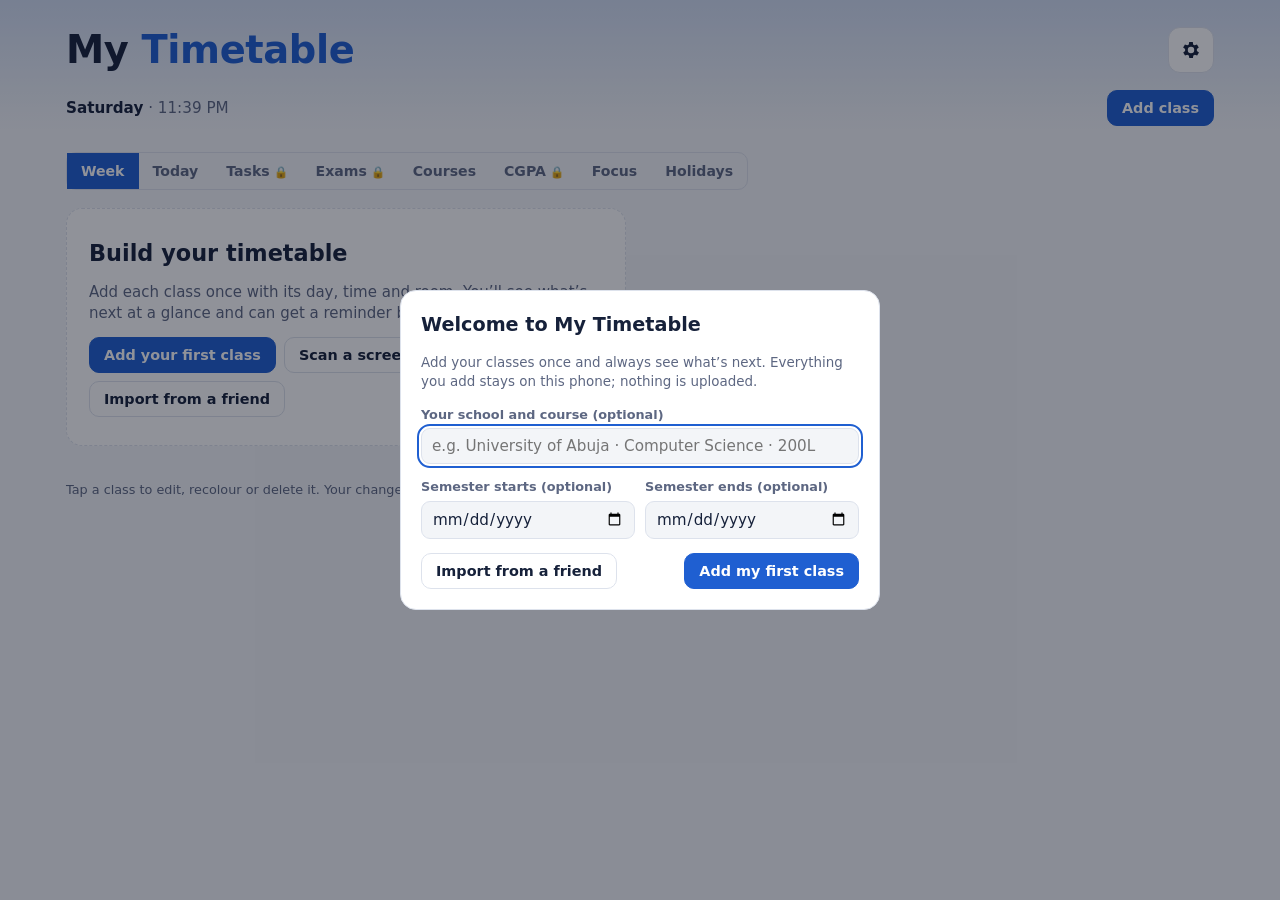
==== commit 5de9e7eb: "Accounts, cloud backup and Premium (access codes) via Firebase" ====
--- a/index.html
+++ b/index.html
@@ -323,6 +323,7 @@
 <script src="web-bridge.js"></script>
 <script src="web-scan.js"></script>
 <script src="config.js"></script>
+<script src="firebase-config.js"></script>
 <script>
 // Restores saved data from the Google backup copy when the app starts with nothing saved (new phone or reinstall).
 (function(){try{var B=window.AndroidBridge;if(!B||!B.readMirror)return;
@@ -2592,6 +2593,7 @@
 applyTheme();render();syncReminders();
 setInterval(render,30000);
 </script>
+<script src="premium-gate.js"></script>
 <script>
 /* My Timetable extras: QR sharing, class rep updates, free periods, attendance,
    assignments & tests, exams, room finder, calendar export. Runs after the main script
@@ -4216,5 +4218,7 @@
 applyTheme();renderBell();render();
 })();
 </script>
+<script src="premium-ui.js"></script>
+<script src="premium.bundle.js" async></script>
 </body>
 </html>
